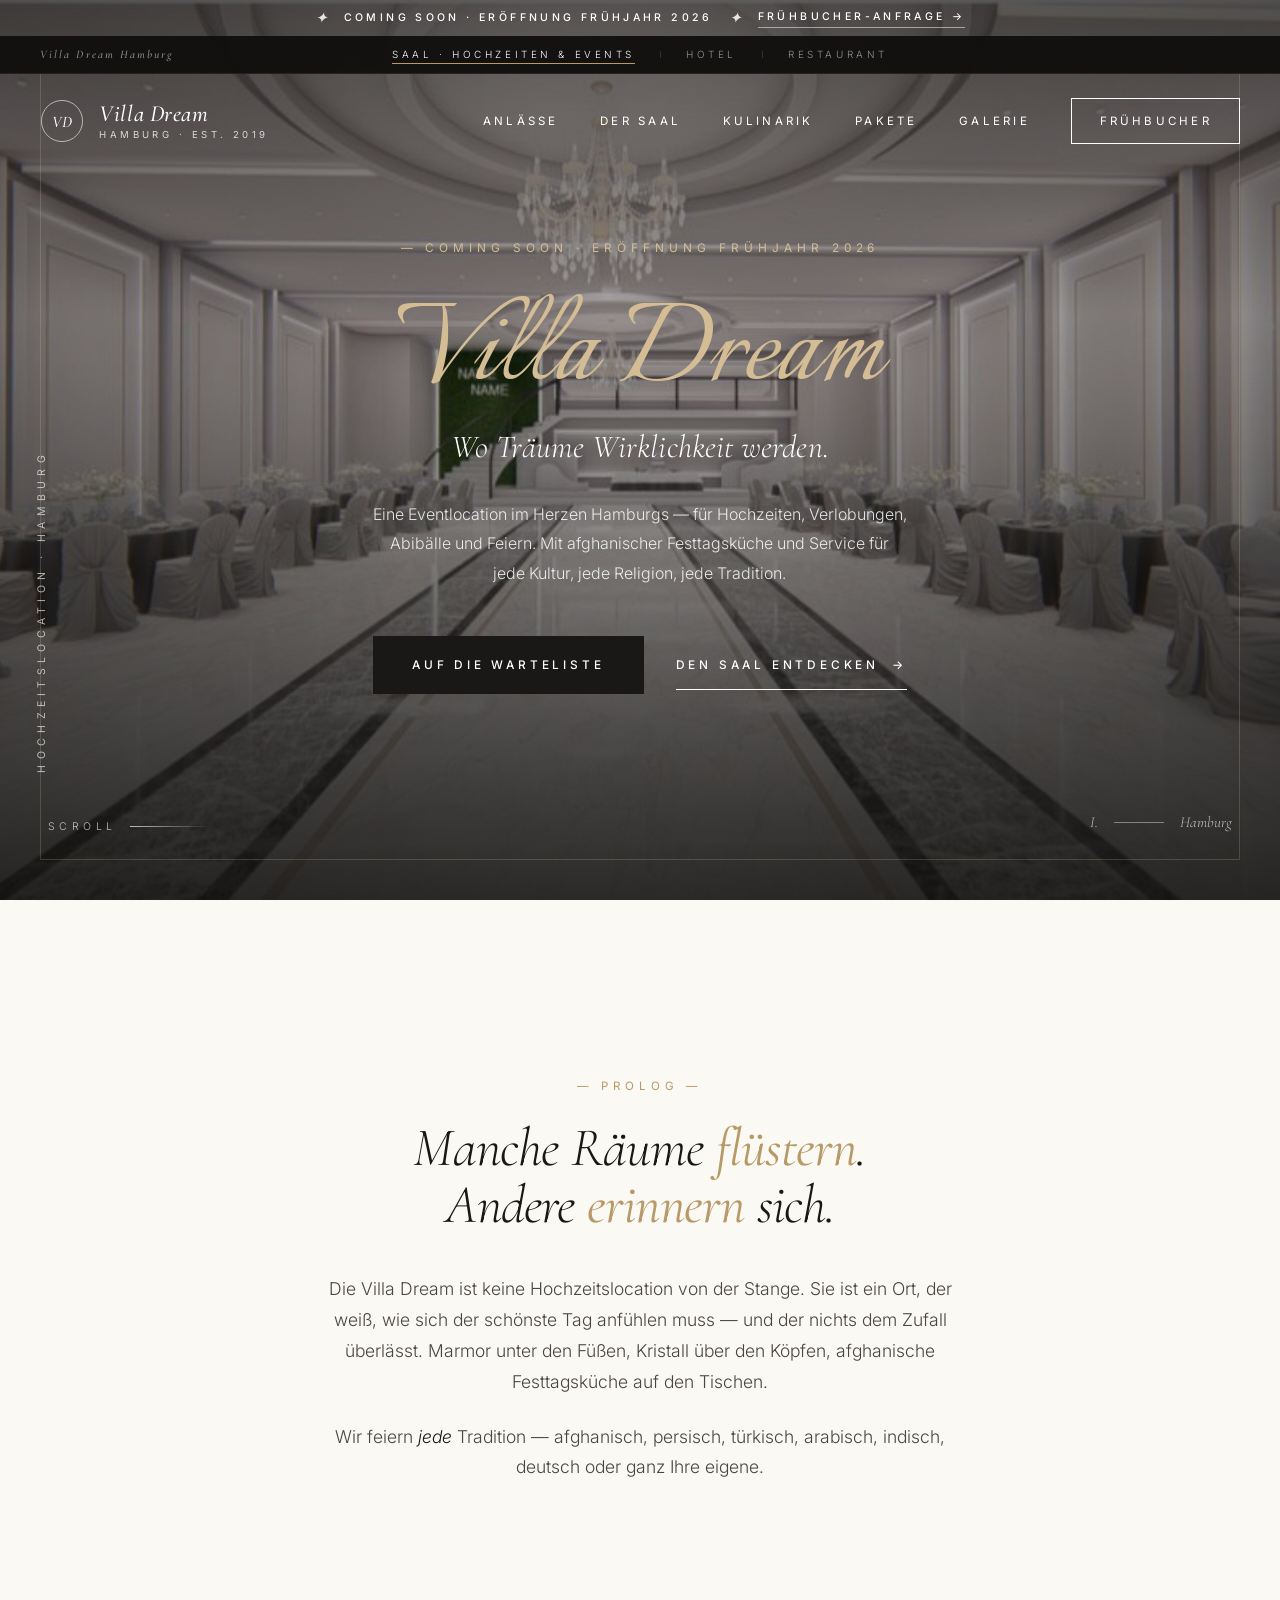
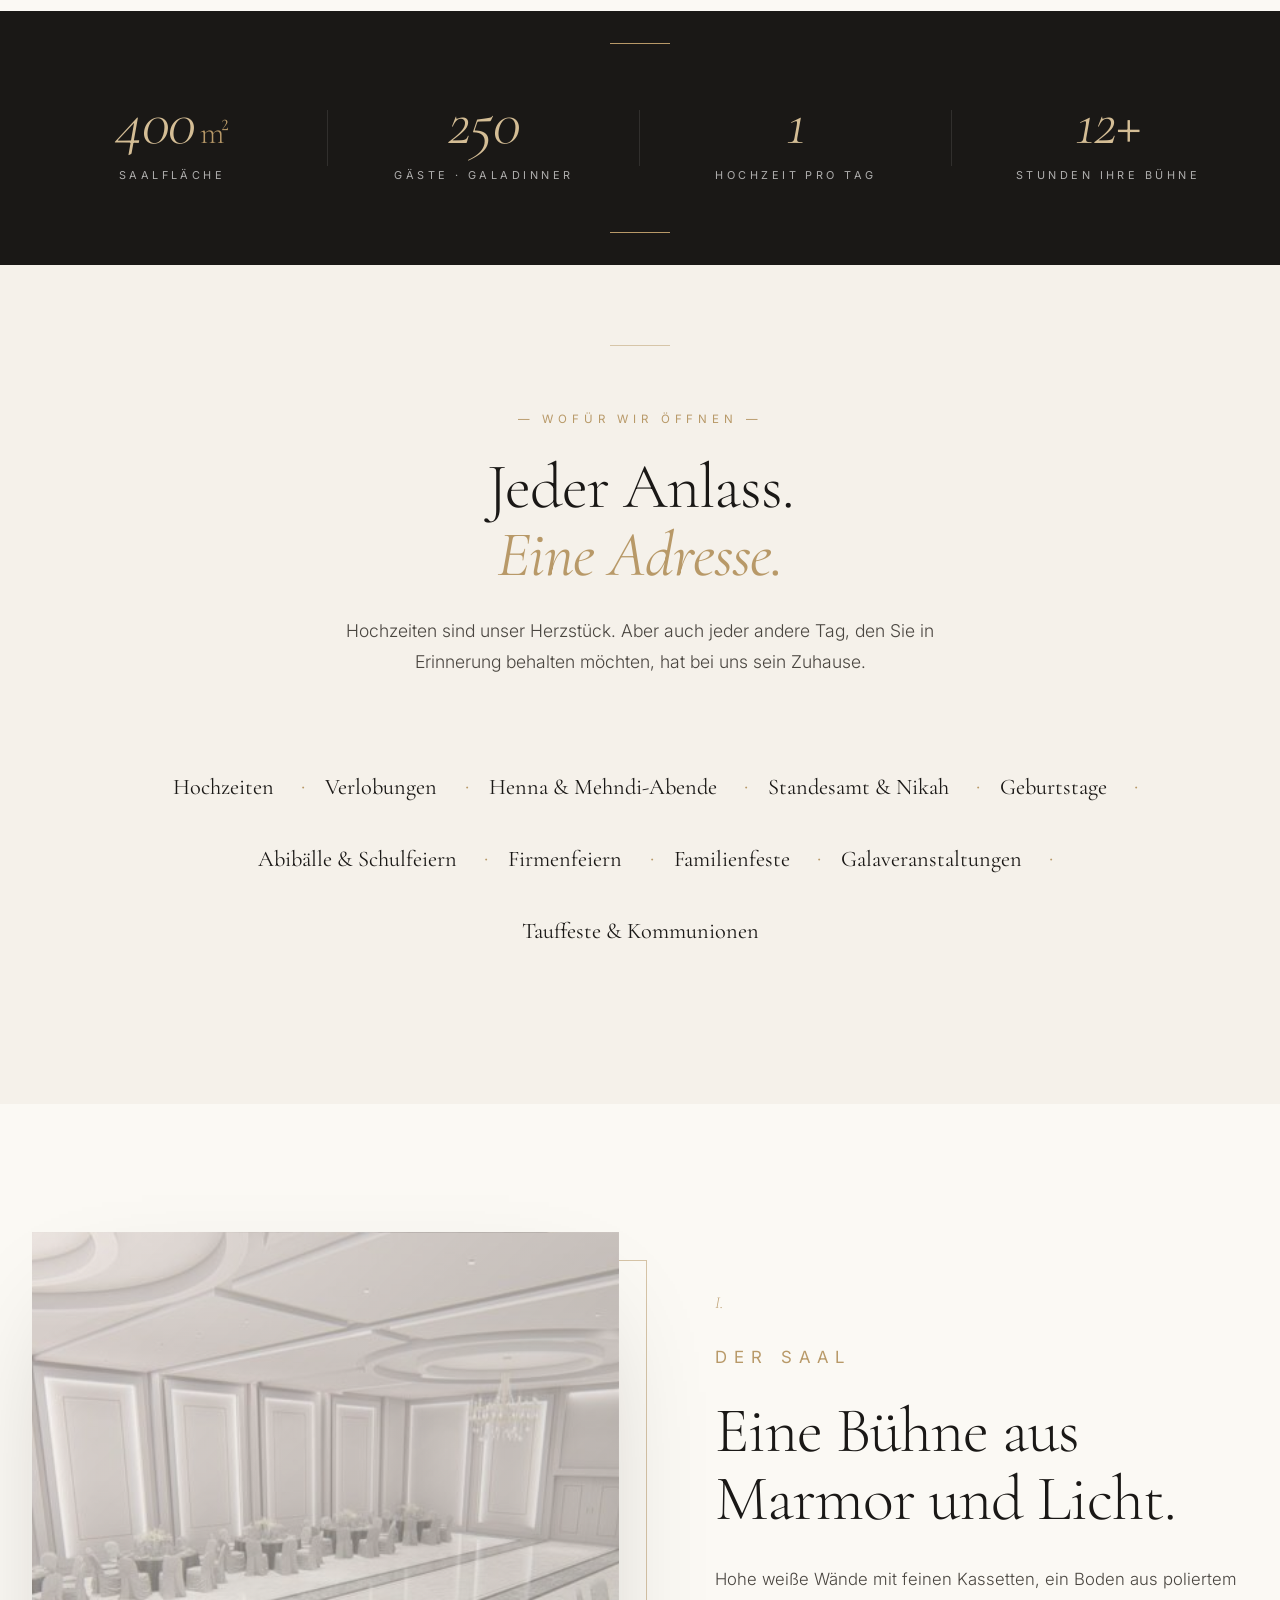
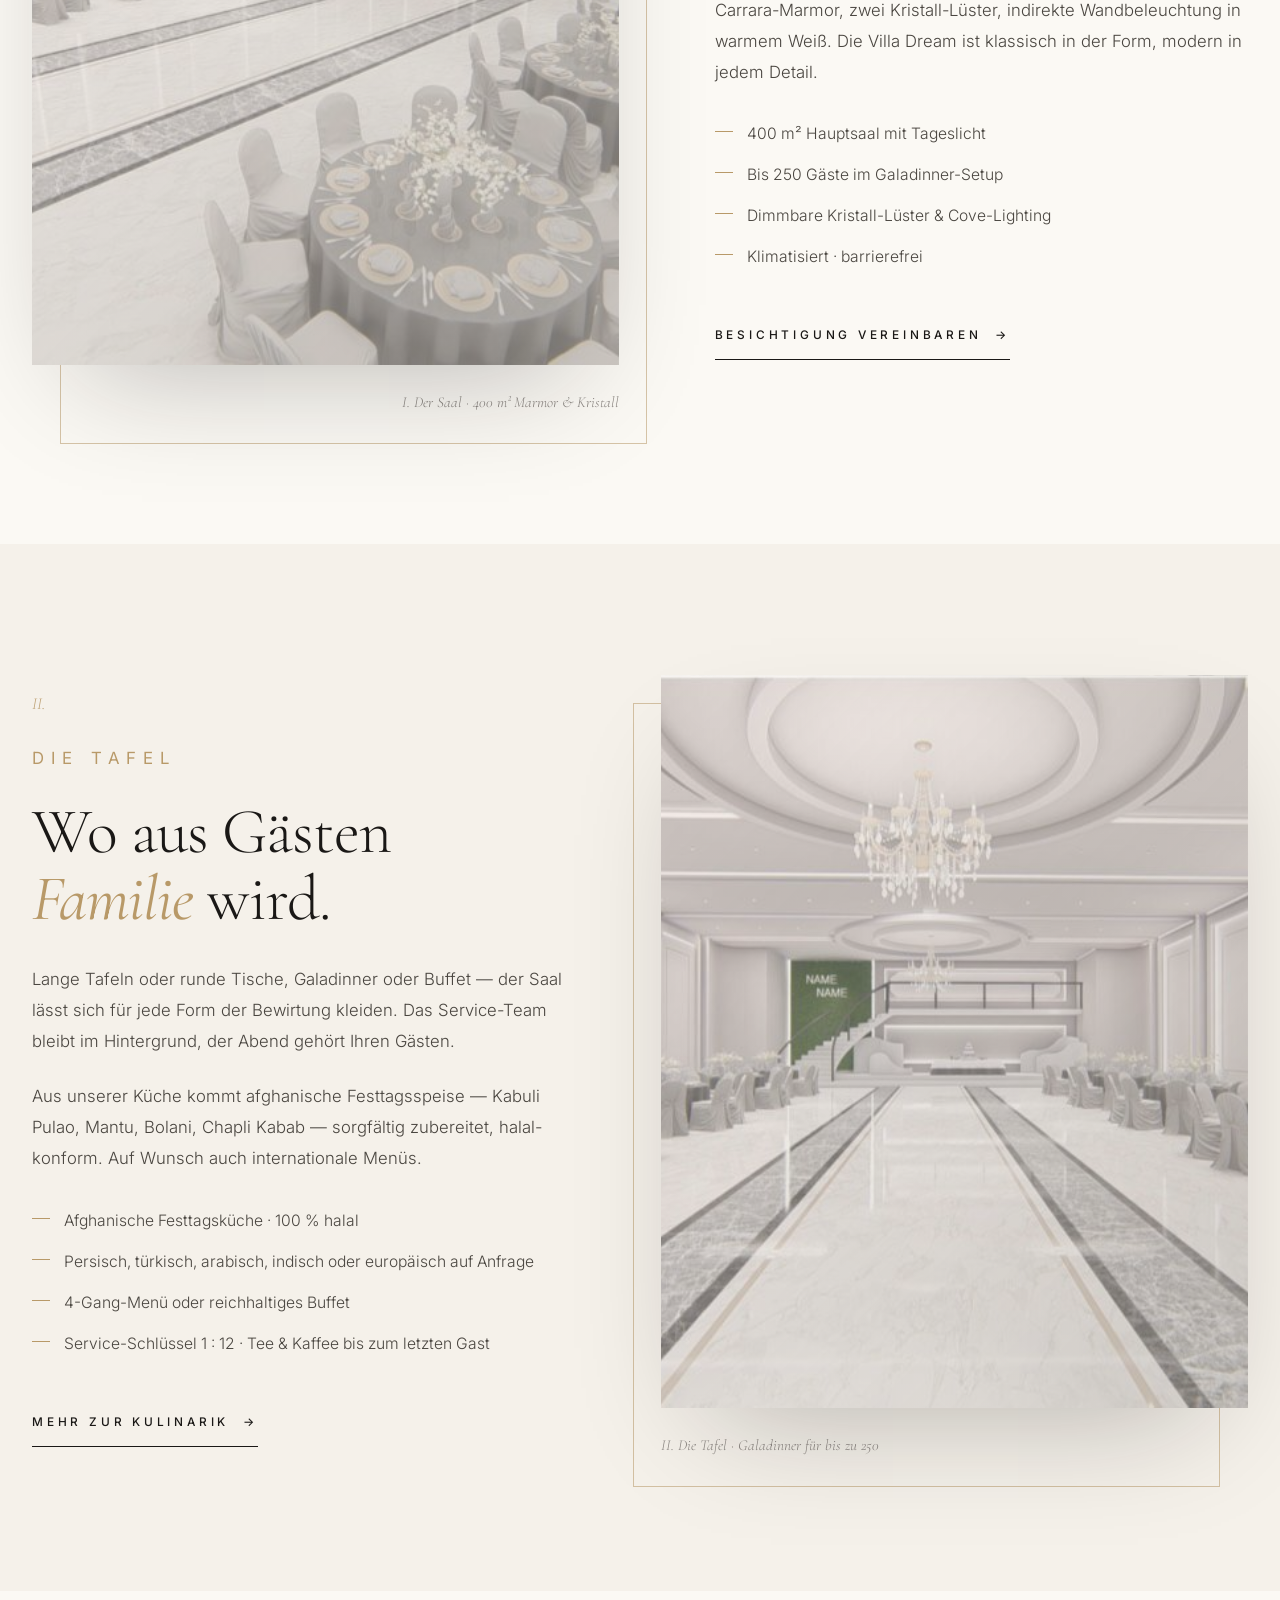
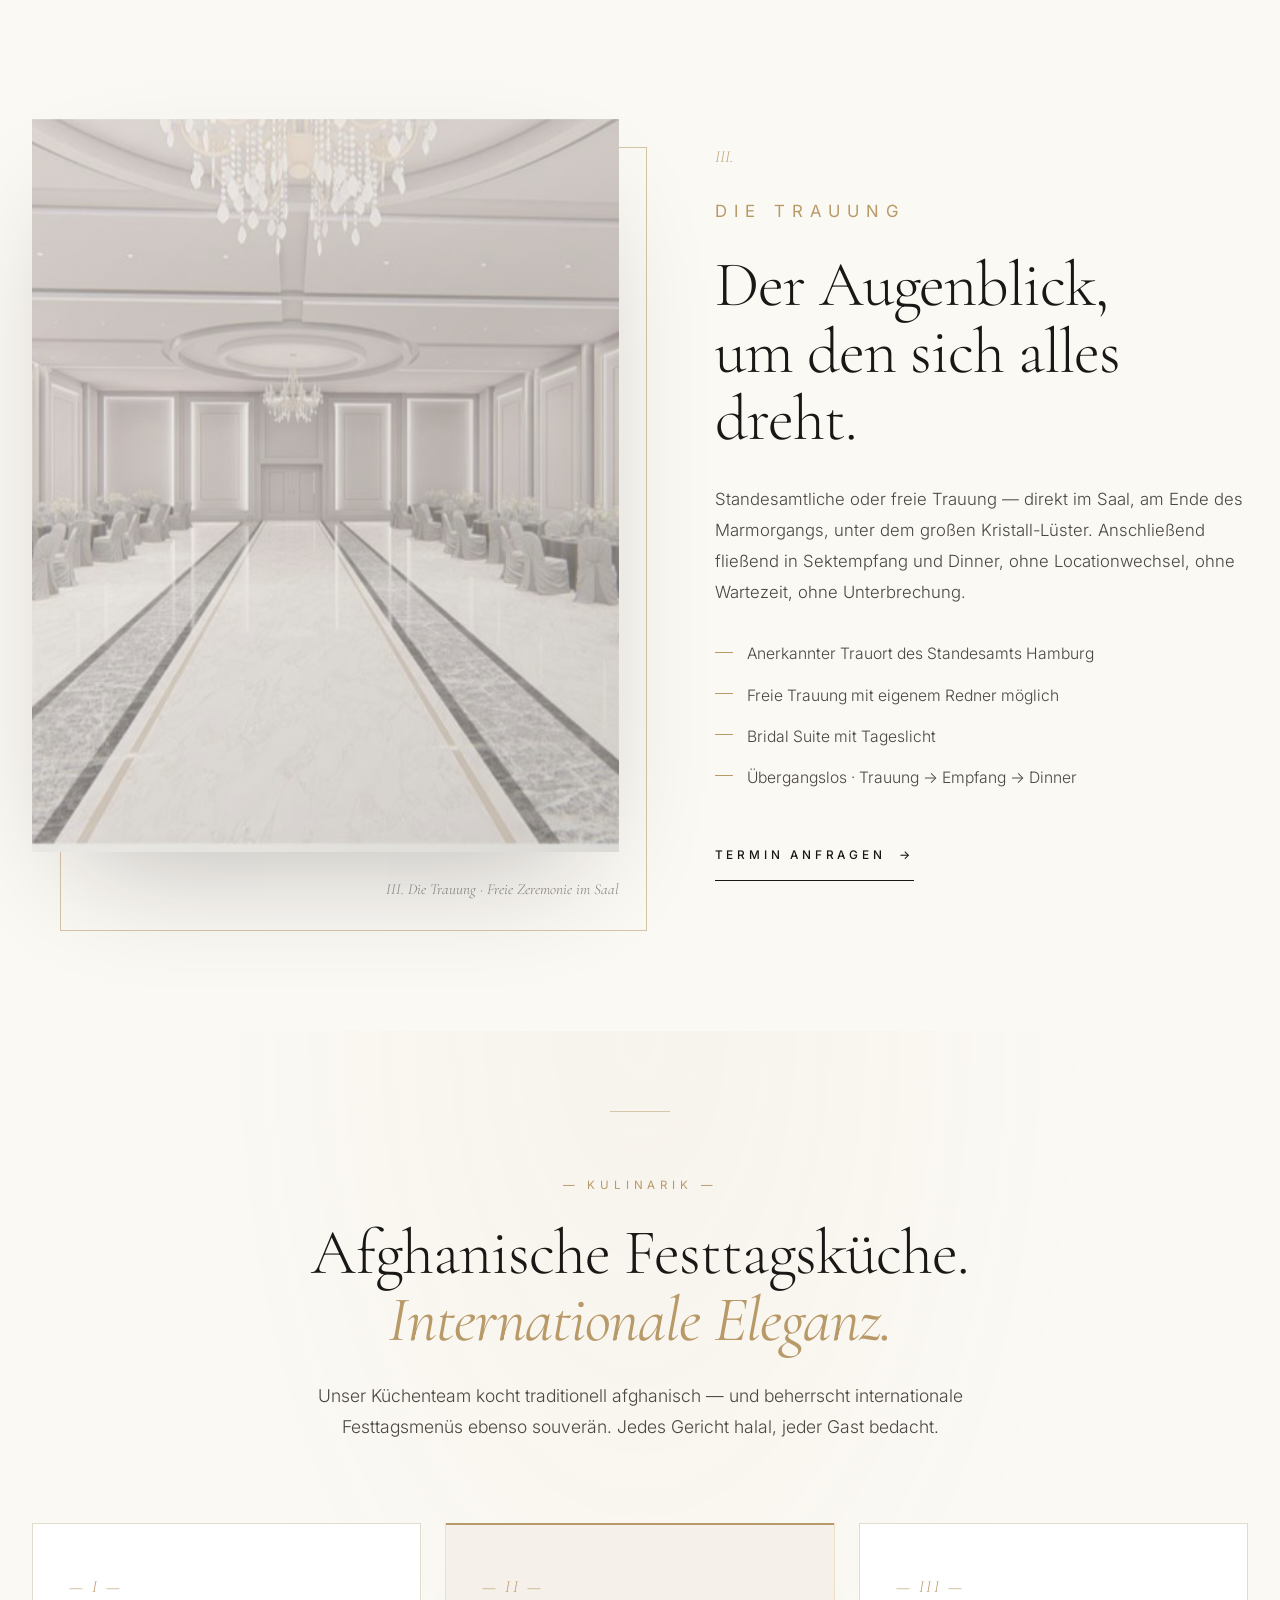
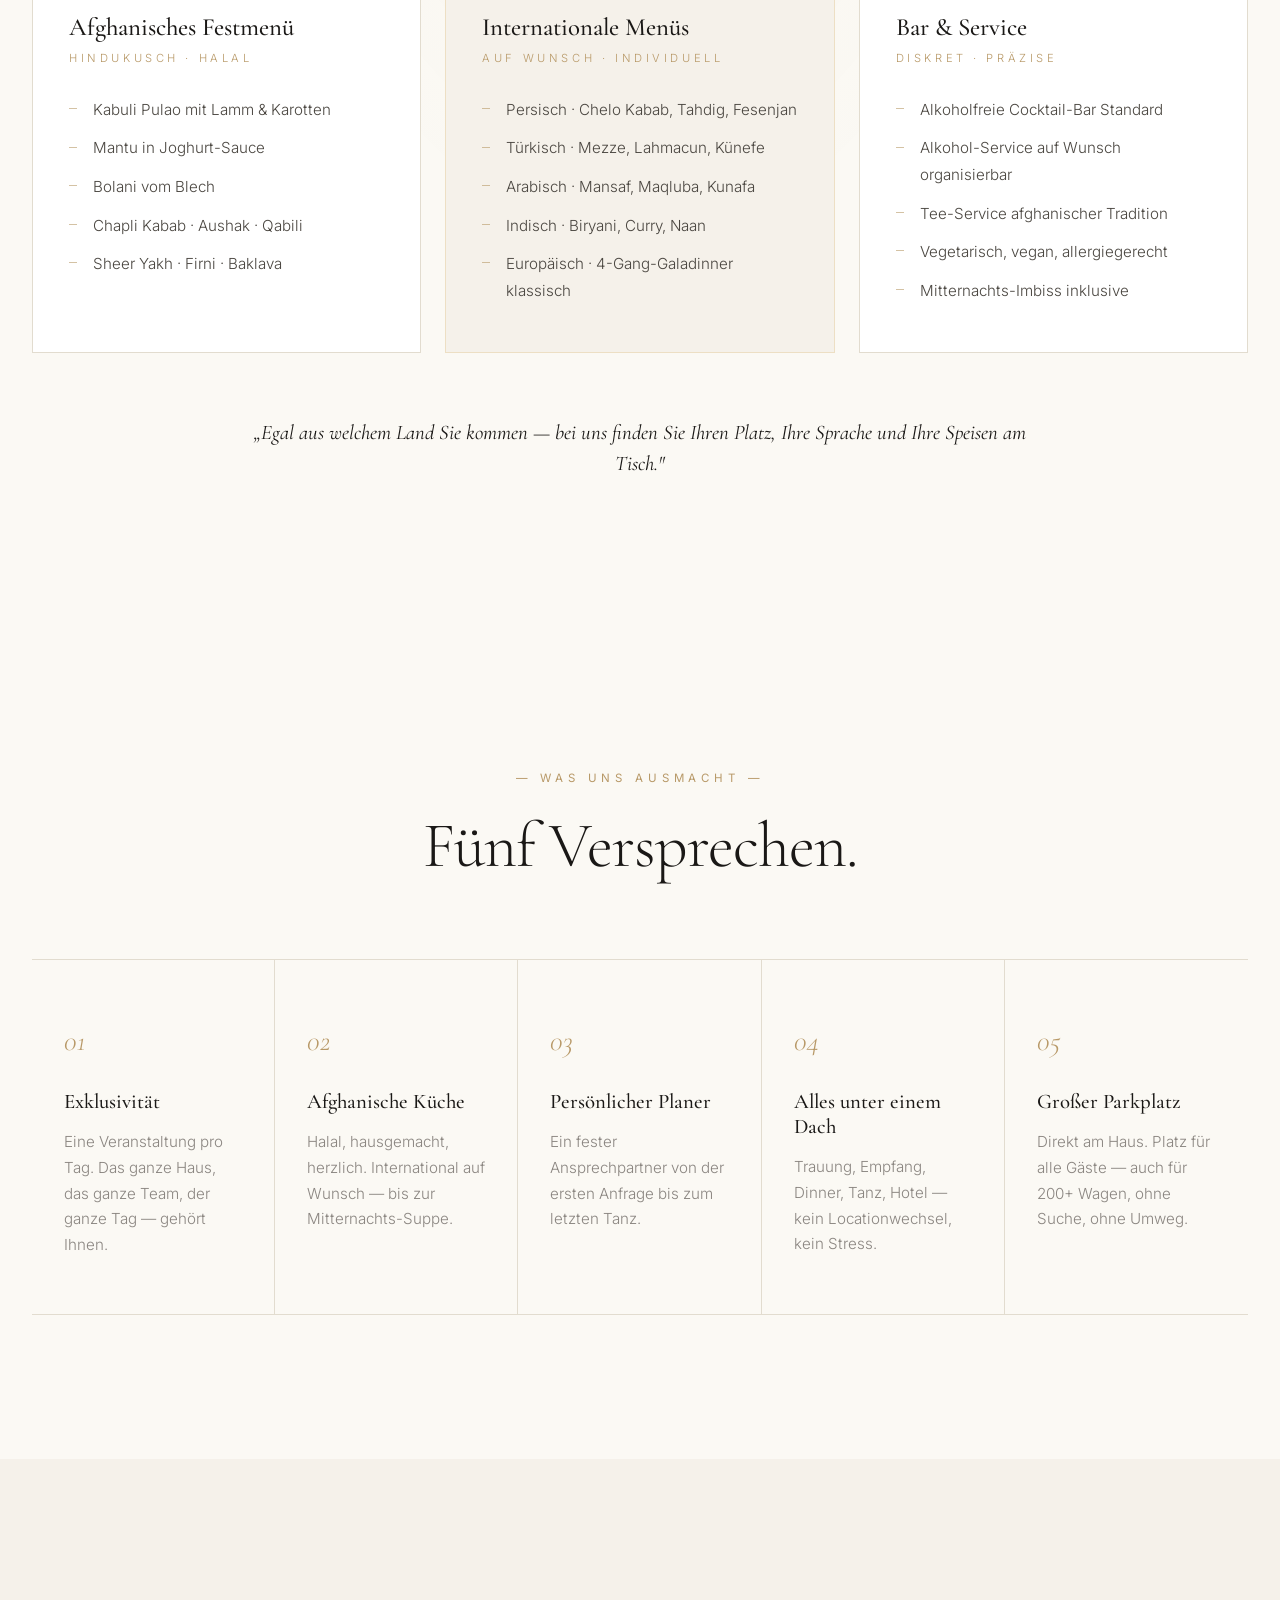
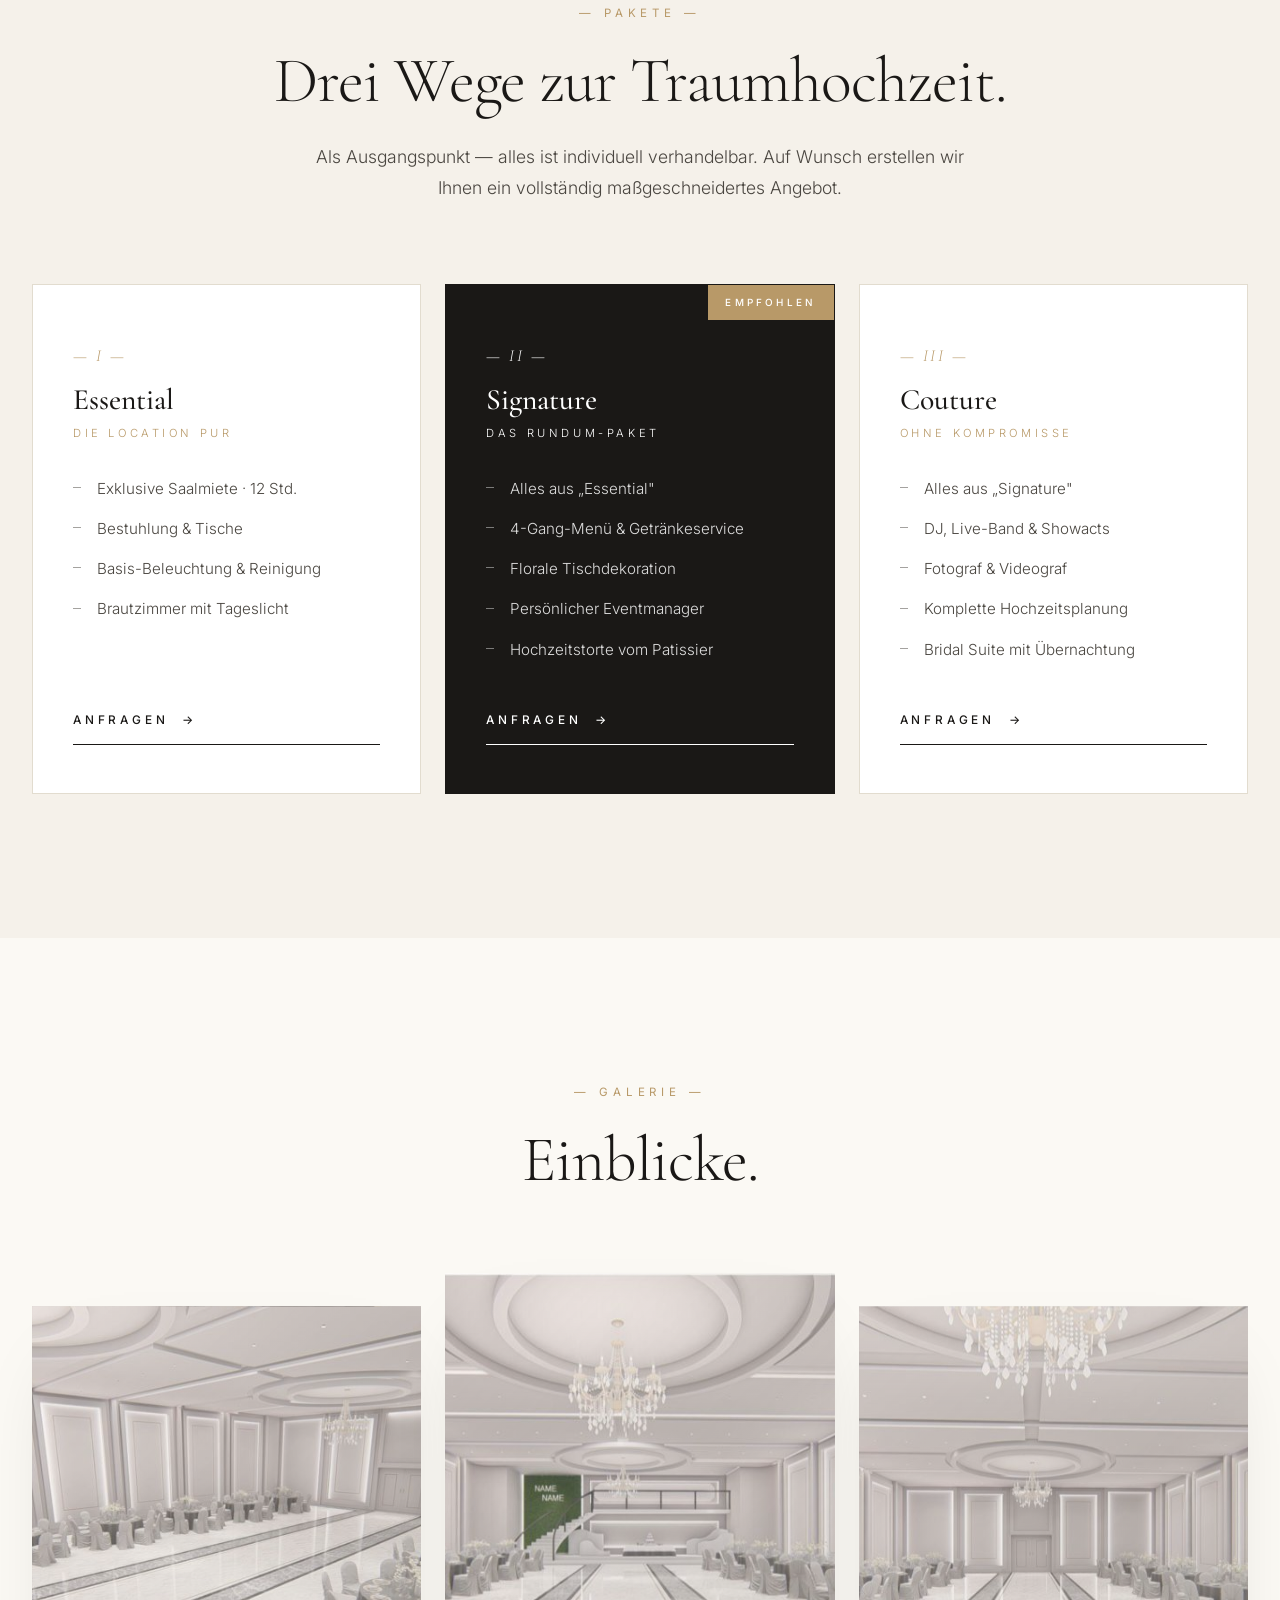
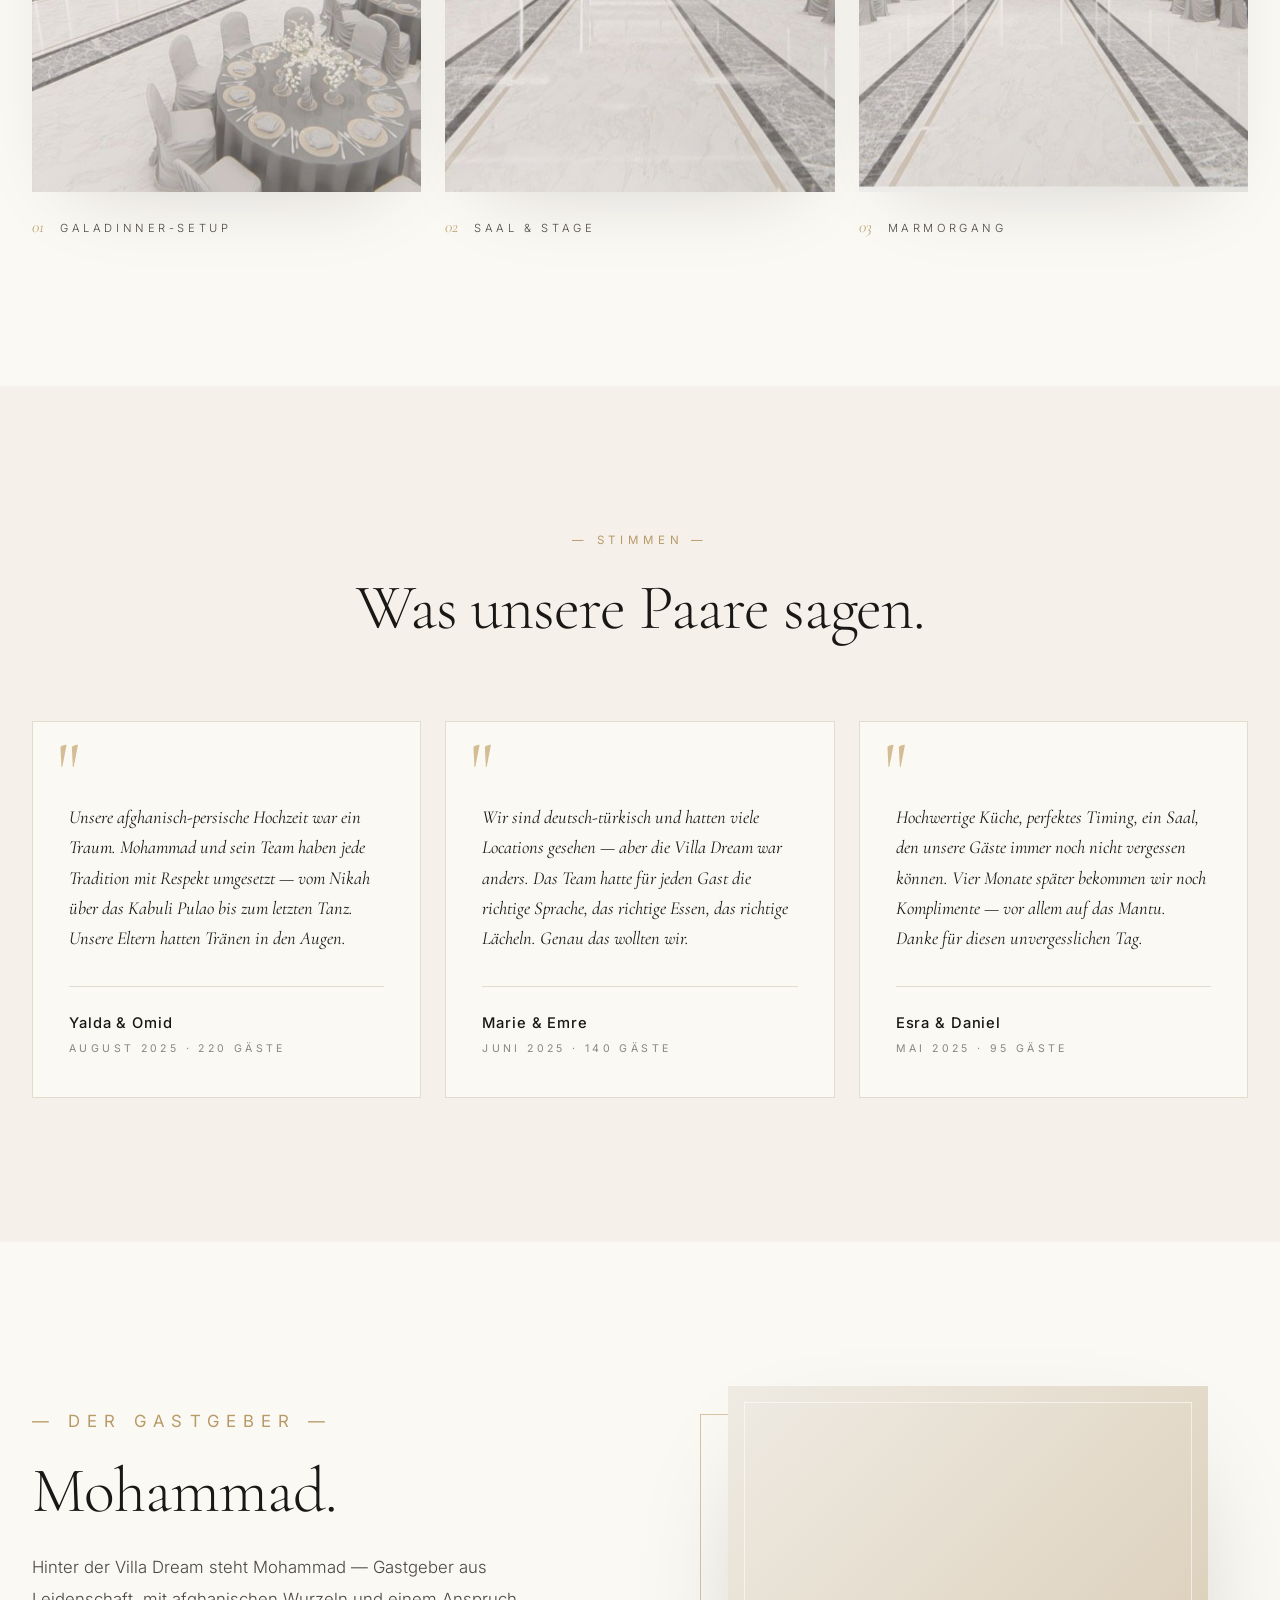
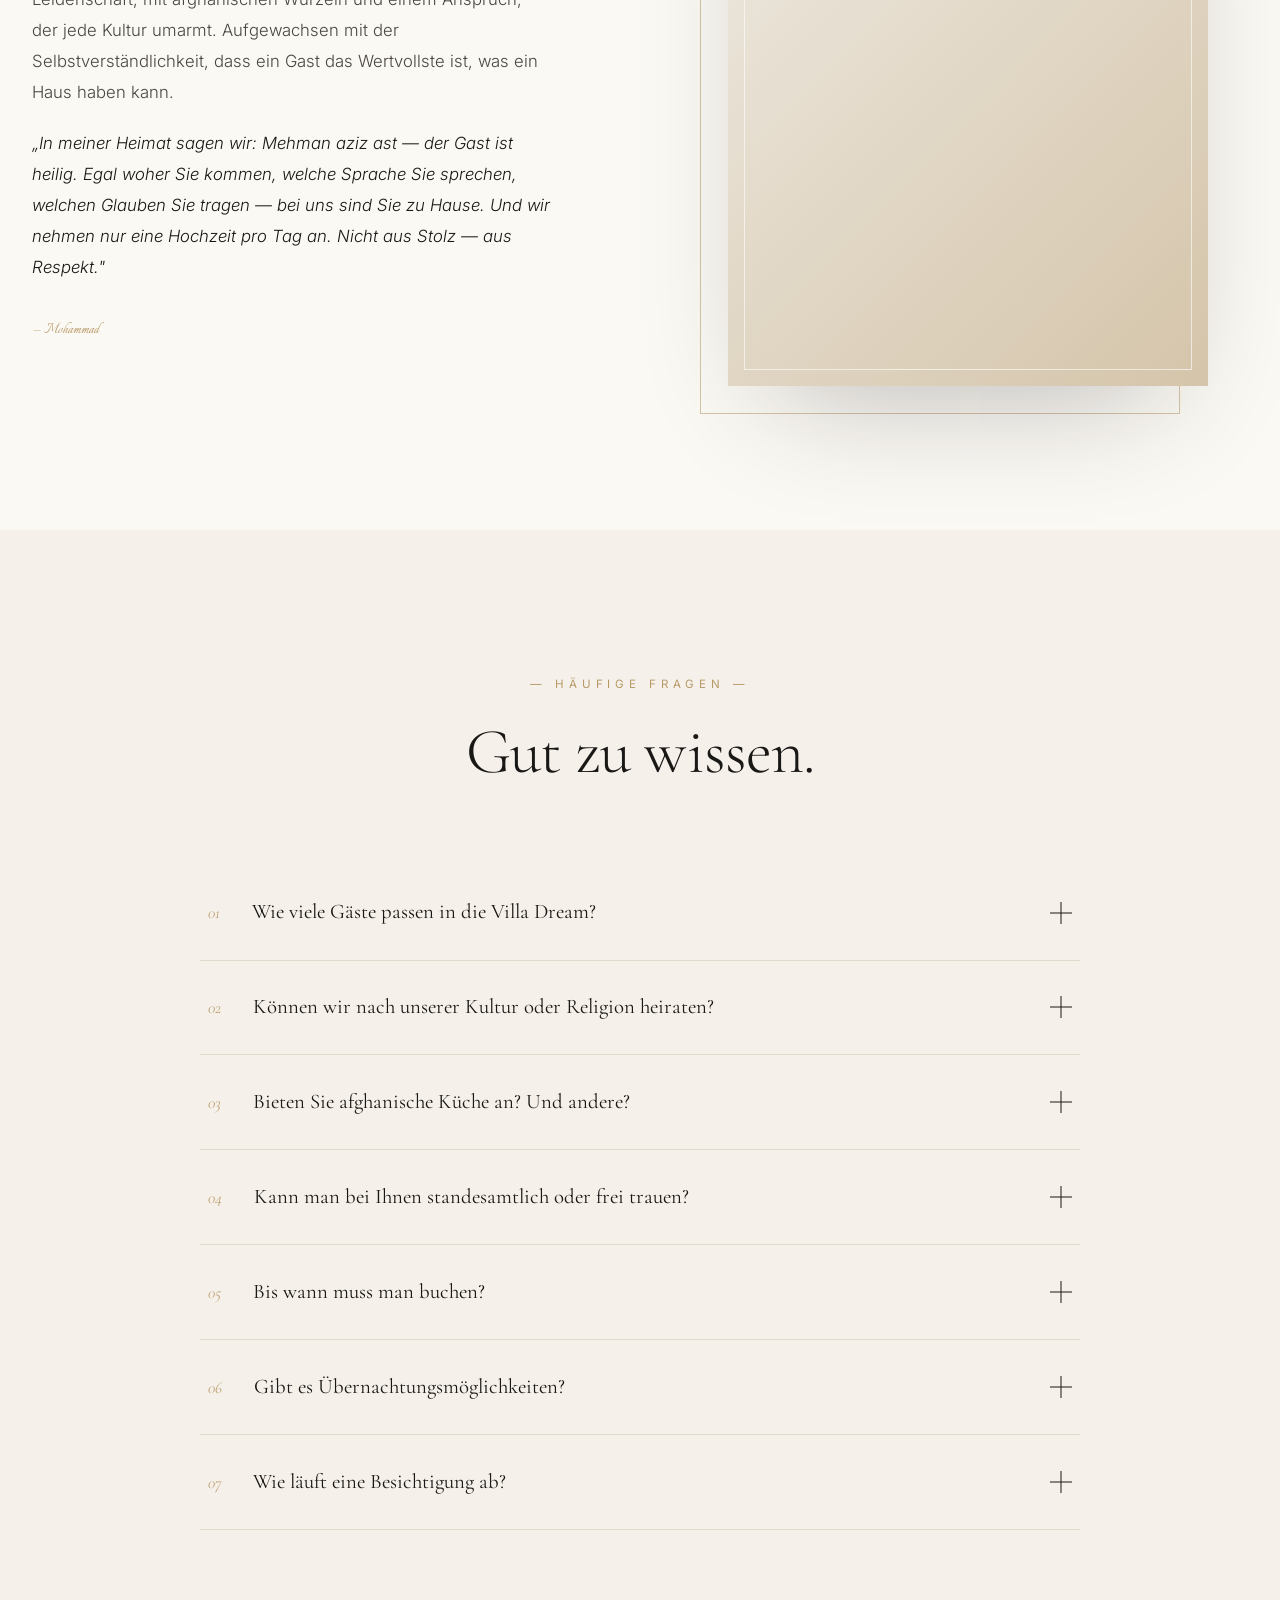
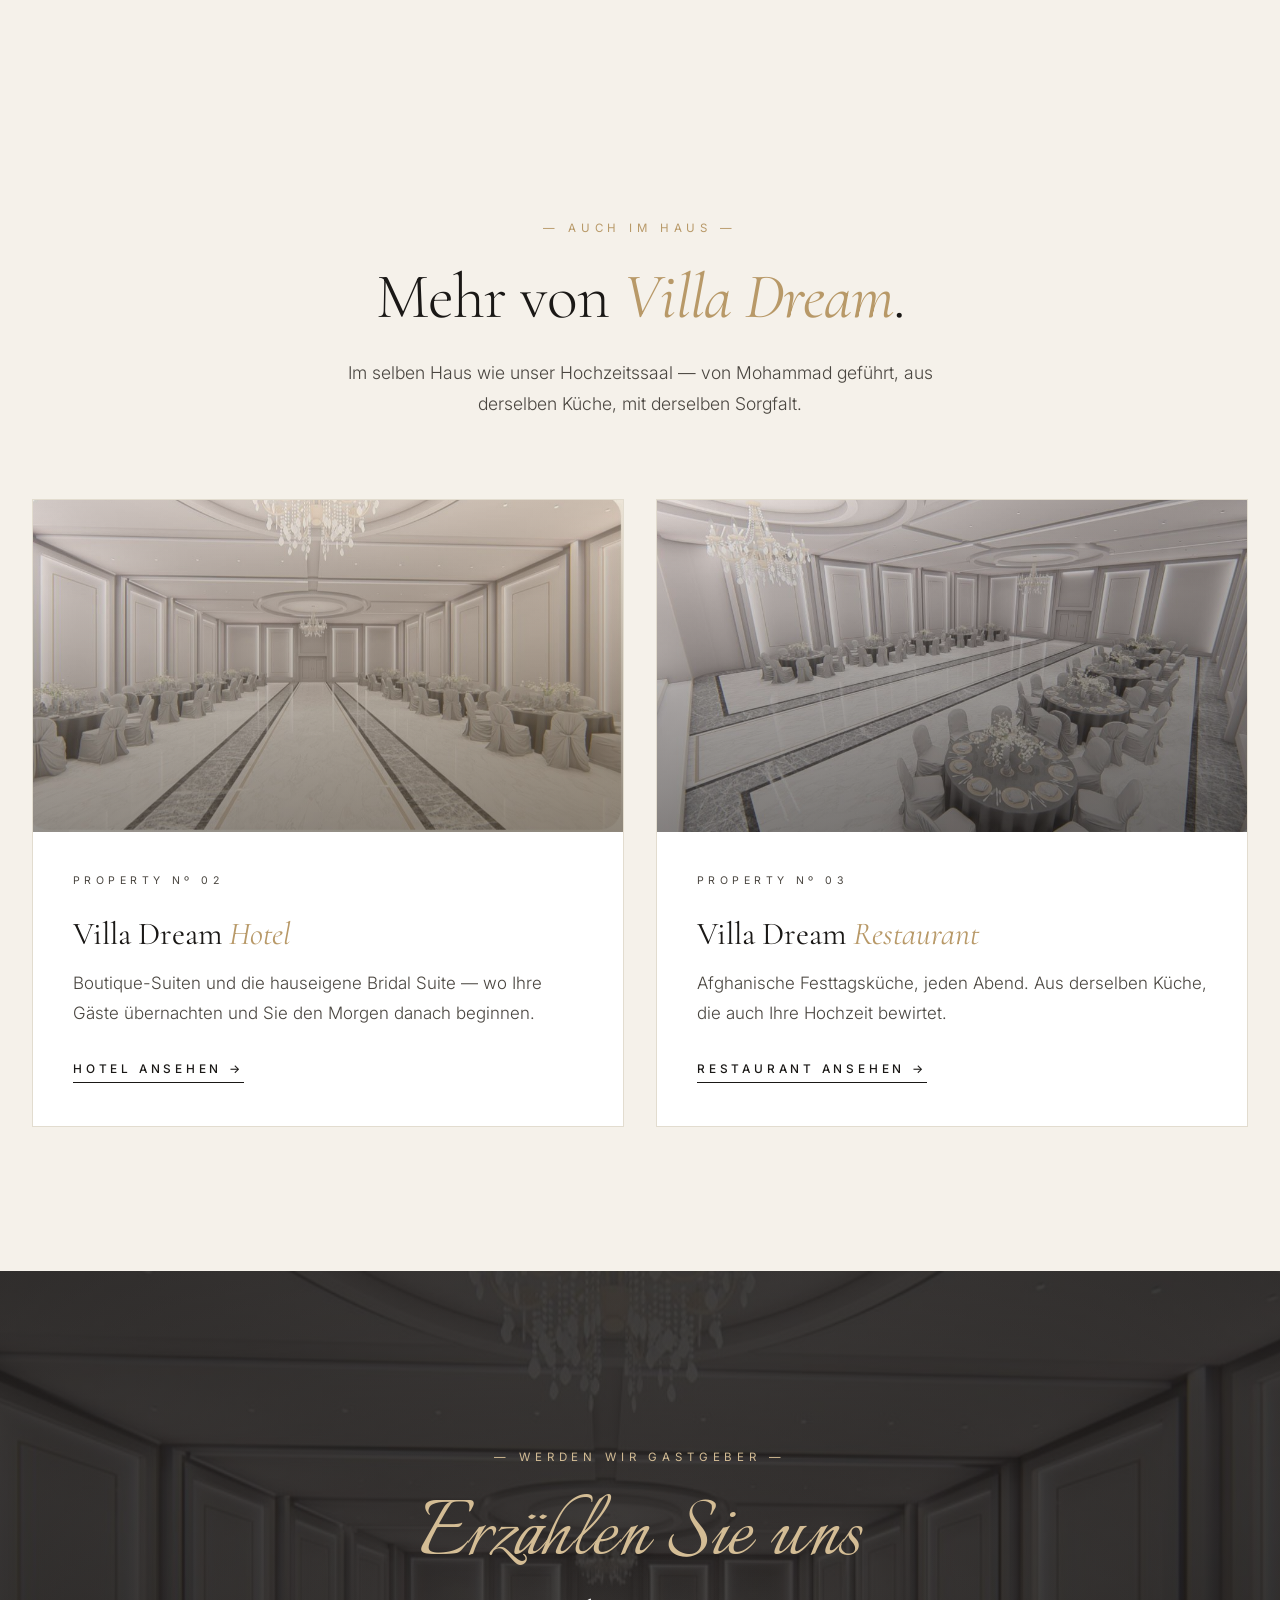
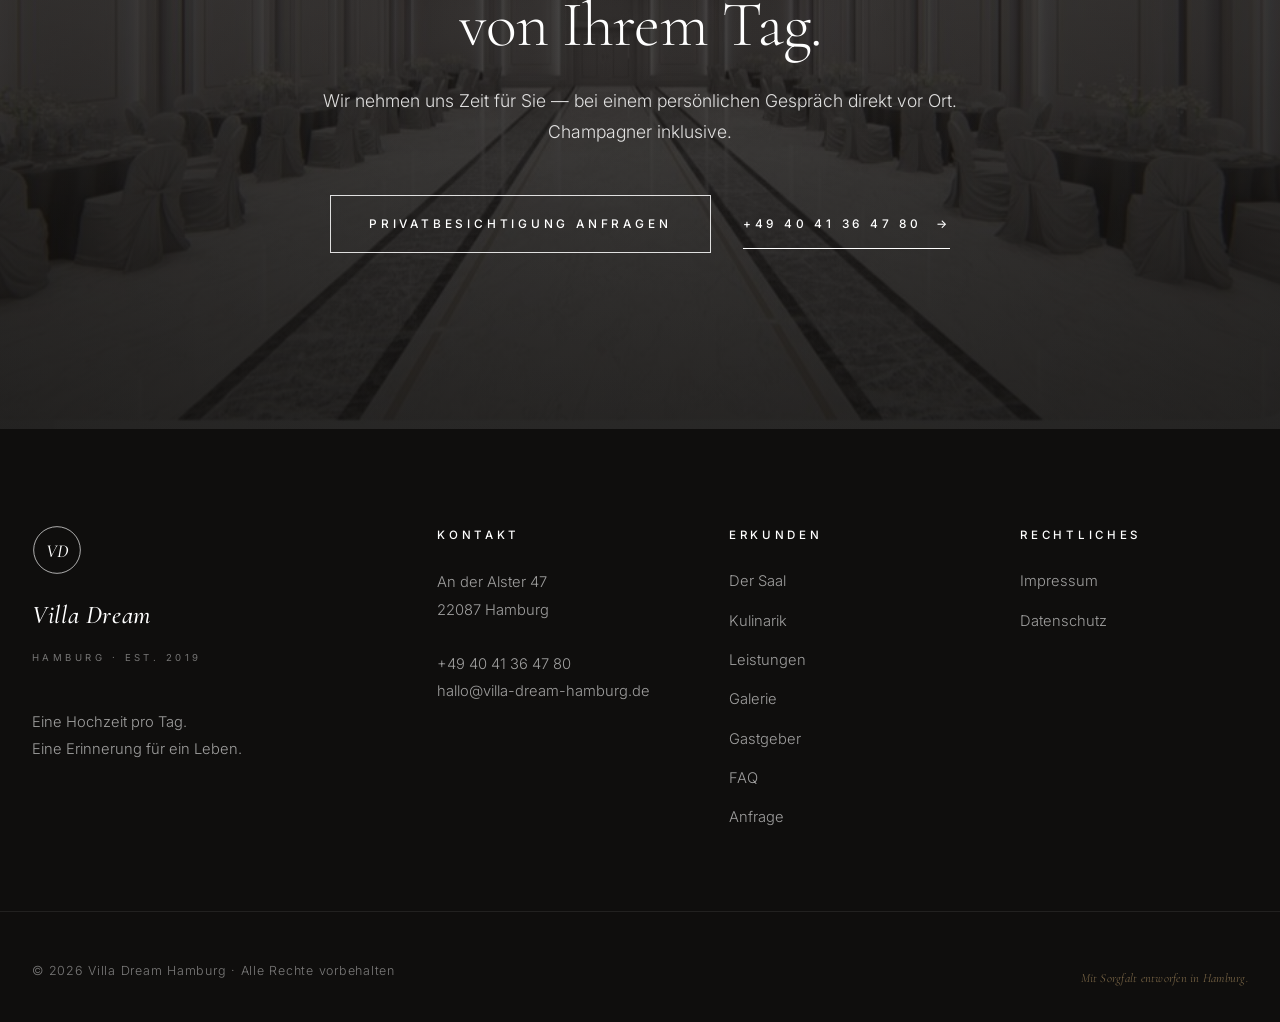
==== index.html @ dd1eef04 "Coming Soon · Anlässe · Parkplatz · Video ohne Audio (iOS-Autoplay) Coming Soon Treatment: - Champag" ====
<!DOCTYPE html>
<html lang="de">
<head>
  <meta charset="UTF-8" />
  <meta name="viewport" content="width=device-width, initial-scale=1.0" />
  <meta name="description" content="Villa Dream Hamburg — Exklusive Hochzeitslocation mit afghanischer Festtagsküche. Marmor, Kristallleuchter und persönlicher Service für Hochzeiten jeder Kultur und jeder Tradition." />
  <meta name="keywords" content="Hochzeitssaal Hamburg, afghanische Hochzeit Hamburg, Hochzeitslocation Hamburg, Villa Dream, Halal Catering Hamburg, Nikah Hamburg, multikulturelle Hochzeit, persische Hochzeit, türkische Hochzeit Hamburg, Eventlocation Hamburg" />
  <meta name="author" content="Villa Dream Hamburg" />

  <meta property="og:title" content="Villa Dream — Hochzeitslocation Hamburg · Afghanisch · Multikulturell" />
  <meta property="og:description" content="Wo Träume Wirklichkeit werden. Hochzeitslocation mit afghanischer Festtagsküche im Herzen Hamburgs — für Hochzeiten jeder Kultur." />
  <meta property="og:type" content="website" />
  <meta property="og:locale" content="de_DE" />

  <title>Villa Dream — Hochzeitslocation Hamburg</title>

  <link rel="icon" type="image/svg+xml" href="favicon.svg" />
  <link rel="preconnect" href="https://fonts.googleapis.com" />
  <link rel="preconnect" href="https://fonts.gstatic.com" crossorigin />
  <link href="https://fonts.googleapis.com/css2?family=Cormorant+Garamond:wght@300;400;500;600;700&family=Inter:wght@300;400;500&family=Italianno&display=swap" rel="stylesheet" />

  <link rel="stylesheet" href="style.css" />
</head>
<body>

  <!-- ============ ANNOUNCE-BAR — Coming Soon ============ -->
  <div class="announce-bar" role="status" aria-label="Eröffnungs-Hinweis">
    <div class="announce-inner">
      <span class="announce-mark">✦</span>
      <span>Coming Soon · Eröffnung Frühjahr 2026</span>
      <span class="announce-mark">✦</span>
      <span class="announce-cta"><a href="kontakt.html">Frühbucher-Anfrage →</a></span>
    </div>
  </div>

  <!-- ============ TOP BAR — Property switcher ============ -->
  <div class="top-bar" role="navigation" aria-label="Villa Dream Bereiche">
    <div class="top-bar-inner">
      <span class="top-bar-mark">Villa Dream Hamburg</span>
      <a href="index.html" class="top-bar-item is-active">Saal · Hochzeiten &amp; Events</a>
      <a href="hotel.html" class="top-bar-item">Hotel</a>
      <a href="restaurant.html" class="top-bar-item">Restaurant</a>
    </div>
  </div>

  <!-- ============ HEADER ============ -->
  <header class="site-header" id="siteHeader">
    <div class="header-inner">
      <a href="#top" class="brand" aria-label="Villa Dream — Startseite">
        <span class="brand-monogram" aria-hidden="true">
          <svg viewBox="0 0 60 60" fill="none">
            <circle cx="30" cy="30" r="28" stroke="currentColor" stroke-width="0.8" />
            <text x="30" y="38" text-anchor="middle" font-family="Cormorant Garamond, serif" font-size="22" font-weight="500" fill="currentColor" font-style="italic">VD</text>
          </svg>
        </span>
        <span class="brand-text">
          <span class="brand-name">Villa Dream</span>
          <span class="brand-sub">Hamburg · Est. 2019</span>
        </span>
      </a>

      <nav class="nav" id="primaryNav" aria-label="Hauptnavigation">
        <a href="#anlaesse">Anlässe</a>
        <a href="#saal">Der Saal</a>
        <a href="#kulinarik">Kulinarik</a>
        <a href="#leistungen">Pakete</a>
        <a href="#galerie">Galerie</a>
        <a href="kontakt.html" class="nav-cta">Frühbucher</a>
      </nav>

      <button class="nav-toggle" id="navToggle" aria-label="Menü öffnen" aria-expanded="false" aria-controls="primaryNav">
        <span></span><span></span><span></span>
      </button>
    </div>
  </header>

  <!-- ============ HERO ============ -->
  <section class="hero" id="top">
    <video class="hero-video" autoplay muted loop playsinline preload="auto"
           poster="images/saal-2.jpg" aria-hidden="true"
           webkit-playsinline x5-playsinline disablepictureinpicture
           x-webkit-airplay="deny" controlsList="nodownload nofullscreen">
      <source src="images/hero.mp4" type="video/mp4" />
    </video>
    <div class="hero-image" aria-hidden="true"></div>
    <div class="hero-veil" aria-hidden="true"></div>

    <div class="hero-frame" aria-hidden="true"></div>

    <div class="hero-side" aria-hidden="true">
      <span>Hochzeitslocation · Hamburg</span>
    </div>

    <div class="hero-content">
      <p class="hero-eyebrow">— Coming Soon · Eröffnung Frühjahr 2026</p>
      <h1 class="hero-title">
        <span class="hero-script">Villa Dream</span>
        <span class="hero-serif">Wo Träume Wirklichkeit werden.</span>
      </h1>
      <p class="hero-subtitle">
        Eine Eventlocation im Herzen Hamburgs — für Hochzeiten, Verlobungen,<br />
        Abibälle und Feiern. Mit afghanischer Festtagsküche und Service für<br />
        jede Kultur, jede Religion, jede Tradition.
      </p>
      <div class="hero-actions">
        <a href="kontakt.html" class="btn btn-primary">Auf die Warteliste</a>
        <a href="#saal" class="btn-link">
          <span>Den Saal entdecken</span>
          <span class="arrow">→</span>
        </a>
      </div>
    </div>

    <div class="hero-meta" aria-hidden="true">
      <span>I.</span>
      <span class="hero-meta-line"></span>
      <span>Hamburg</span>
    </div>

    <a href="#prolog" class="hero-scroll" aria-label="Nach unten scrollen">
      <span>Scroll</span>
      <span class="hero-scroll-line"></span>
    </a>
  </section>

  <!-- ============ PROLOG ============ -->
  <section class="section section-prolog" id="prolog">
    <div class="container narrow center">
      <p class="chapter-label reveal">— Prolog —</p>
      <h2 class="display reveal">
        Manche Räume <em>flüstern</em>.<br />
        Andere <em>erinnern</em> sich.
      </h2>
      <p class="lead reveal">
        Die Villa Dream ist keine Hochzeitslocation von der Stange.
        Sie ist ein Ort, der weiß, wie sich der schönste Tag anfühlen muss —
        und der nichts dem Zufall überlässt. Marmor unter den Füßen,
        Kristall über den Köpfen, afghanische Festtagsküche auf den Tischen.
      </p>
      <p class="lead reveal" style="margin-top:1.5rem;">
        Wir feiern <em>jede</em> Tradition — afghanisch, persisch, türkisch,
        arabisch, indisch, deutsch oder ganz Ihre eigene.
      </p>
    </div>
  </section>

  <!-- ============ STATS ============ -->
  <section class="stats-strip">
    <div class="container">
      <div class="stats-grid">
        <div class="stat reveal">
          <span class="stat-number">400<span class="stat-unit">m²</span></span>
          <span class="stat-label">Saalfläche</span>
        </div>
        <div class="stat reveal">
          <span class="stat-number">250</span>
          <span class="stat-label">Gäste · Galadinner</span>
        </div>
        <div class="stat reveal">
          <span class="stat-number">1</span>
          <span class="stat-label">Hochzeit pro Tag</span>
        </div>
        <div class="stat reveal">
          <span class="stat-number">12+</span>
          <span class="stat-label">Stunden Ihre Bühne</span>
        </div>
      </div>
    </div>
  </section>

  <!-- ============ ANLÄSSE — Wofür wir öffnen ============ -->
  <section class="section section-occasions" id="anlaesse">
    <div class="container">
      <div class="section-head center reveal">
        <p class="chapter-label">— Wofür wir öffnen —</p>
        <h2 class="display">Jeder Anlass.<br /><em>Eine Adresse.</em></h2>
        <p class="lead">
          Hochzeiten sind unser Herzstück. Aber auch jeder andere Tag,
          den Sie in Erinnerung behalten möchten, hat bei uns sein Zuhause.
        </p>
      </div>

      <ul class="occasions-list reveal">
        <li>Hochzeiten</li>
        <li>Verlobungen</li>
        <li>Henna &amp; Mehndi-Abende</li>
        <li>Standesamt &amp; Nikah</li>
        <li>Geburtstage</li>
        <li>Abibälle &amp; Schulfeiern</li>
        <li>Firmenfeiern</li>
        <li>Familienfeste</li>
        <li>Galaveranstaltungen</li>
        <li>Tauffeste &amp; Kommunionen</li>
      </ul>
    </div>
  </section>

  <!-- ============ KAPITEL I — DER SAAL ============ -->
  <section class="chapter chapter--right" id="saal">
    <div class="chapter-inner">
      <figure class="chapter-image reveal">
        <div class="chapter-photo chapter-photo--1"></div>
        <figcaption>I. Der Saal · 400 m² Marmor &amp; Kristall</figcaption>
      </figure>

      <div class="chapter-text reveal">
        <p class="chapter-num">I.</p>
        <p class="chapter-label">Der Saal</p>
        <h2 class="display">Eine Bühne aus<br />Marmor und Licht.</h2>
        <p>
          Hohe weiße Wände mit feinen Kassetten, ein Boden aus poliertem
          Carrara-Marmor, zwei Kristall-Lüster, indirekte Wandbeleuchtung
          in warmem Weiß. Die Villa Dream ist klassisch in der Form,
          modern in jedem Detail.
        </p>
        <ul class="check-list">
          <li>400 m² Hauptsaal mit Tageslicht</li>
          <li>Bis 250 Gäste im Galadinner-Setup</li>
          <li>Dimmbare Kristall-Lüster &amp; Cove-Lighting</li>
          <li>Klimatisiert · barrierefrei</li>
        </ul>
        <a href="kontakt.html" class="btn-link">
          <span>Besichtigung vereinbaren</span>
          <span class="arrow">→</span>
        </a>
      </div>
    </div>
  </section>

  <!-- ============ KAPITEL II — DIE TAFEL ============ -->
  <section class="chapter chapter--left">
    <div class="chapter-inner">
      <figure class="chapter-image reveal">
        <div class="chapter-photo chapter-photo--2"></div>
        <figcaption>II. Die Tafel · Galadinner für bis zu 250</figcaption>
      </figure>

      <div class="chapter-text reveal">
        <p class="chapter-num">II.</p>
        <p class="chapter-label">Die Tafel</p>
        <h2 class="display">Wo aus Gästen<br /><em>Familie</em> wird.</h2>
        <p>
          Lange Tafeln oder runde Tische, Galadinner oder Buffet — der Saal
          lässt sich für jede Form der Bewirtung kleiden. Das Service-Team
          bleibt im Hintergrund, der Abend gehört Ihren Gästen.
        </p>
        <p>
          Aus unserer Küche kommt afghanische Festtagsspeise — Kabuli Pulao,
          Mantu, Bolani, Chapli Kabab — sorgfältig zubereitet, halal-konform.
          Auf Wunsch auch internationale Menüs.
        </p>
        <ul class="check-list">
          <li>Afghanische Festtagsküche · 100 % halal</li>
          <li>Persisch, türkisch, arabisch, indisch oder europäisch auf Anfrage</li>
          <li>4-Gang-Menü oder reichhaltiges Buffet</li>
          <li>Service-Schlüssel 1 : 12 · Tee &amp; Kaffee bis zum letzten Gast</li>
        </ul>
        <a href="#kulinarik" class="btn-link">
          <span>Mehr zur Kulinarik</span>
          <span class="arrow">→</span>
        </a>
      </div>
    </div>
  </section>

  <!-- ============ KAPITEL III — DIE TRAUUNG ============ -->
  <section class="chapter chapter--right">
    <div class="chapter-inner">
      <figure class="chapter-image reveal">
        <div class="chapter-photo chapter-photo--3"></div>
        <figcaption>III. Die Trauung · Freie Zeremonie im Saal</figcaption>
      </figure>

      <div class="chapter-text reveal">
        <p class="chapter-num">III.</p>
        <p class="chapter-label">Die Trauung</p>
        <h2 class="display">Der Augenblick,<br />um den sich alles dreht.</h2>
        <p>
          Standesamtliche oder freie Trauung — direkt im Saal, am Ende des
          Marmorgangs, unter dem großen Kristall-Lüster. Anschließend
          fließend in Sektempfang und Dinner, ohne Locationwechsel,
          ohne Wartezeit, ohne Unterbrechung.
        </p>
        <ul class="check-list">
          <li>Anerkannter Trauort des Standesamts Hamburg</li>
          <li>Freie Trauung mit eigenem Redner möglich</li>
          <li>Bridal Suite mit Tageslicht</li>
          <li>Übergangslos · Trauung → Empfang → Dinner</li>
        </ul>
        <a href="kontakt.html" class="btn-link">
          <span>Termin anfragen</span>
          <span class="arrow">→</span>
        </a>
      </div>
    </div>
  </section>

  <!-- ============ KULINARIK ============ -->
  <section class="section section-cuisine" id="kulinarik">
    <div class="container">
      <div class="section-head center reveal">
        <p class="chapter-label">— Kulinarik —</p>
        <h2 class="display">Afghanische Festtagsküche.<br /><em>Internationale Eleganz.</em></h2>
        <p class="lead">
          Unser Küchenteam kocht traditionell afghanisch — und beherrscht
          internationale Festtagsmenüs ebenso souverän. Jedes Gericht halal,
          jeder Gast bedacht.
        </p>
      </div>

      <div class="cuisine-grid">
        <article class="cuisine-card reveal">
          <p class="cuisine-num">— I —</p>
          <h3>Afghanisches Festmenü</h3>
          <p class="cuisine-tag">Hindukusch · halal</p>
          <ul>
            <li>Kabuli Pulao mit Lamm &amp; Karotten</li>
            <li>Mantu in Joghurt-Sauce</li>
            <li>Bolani vom Blech</li>
            <li>Chapli Kabab · Aushak · Qabili</li>
            <li>Sheer Yakh · Firni · Baklava</li>
          </ul>
        </article>

        <article class="cuisine-card cuisine-card--center reveal">
          <p class="cuisine-num">— II —</p>
          <h3>Internationale Menüs</h3>
          <p class="cuisine-tag">Auf Wunsch · individuell</p>
          <ul>
            <li>Persisch · Chelo Kabab, Tahdig, Fesenjan</li>
            <li>Türkisch · Mezze, Lahmacun, Künefe</li>
            <li>Arabisch · Mansaf, Maqluba, Kunafa</li>
            <li>Indisch · Biryani, Curry, Naan</li>
            <li>Europäisch · 4-Gang-Galadinner klassisch</li>
          </ul>
        </article>

        <article class="cuisine-card reveal">
          <p class="cuisine-num">— III —</p>
          <h3>Bar &amp; Service</h3>
          <p class="cuisine-tag">Diskret · präzise</p>
          <ul>
            <li>Alkoholfreie Cocktail-Bar Standard</li>
            <li>Alkohol-Service auf Wunsch organisierbar</li>
            <li>Tee-Service afghanischer Tradition</li>
            <li>Vegetarisch, vegan, allergiegerecht</li>
            <li>Mitternachts-Imbiss inklusive</li>
          </ul>
        </article>
      </div>

      <p class="cuisine-note center reveal">
        <em>„Egal aus welchem Land Sie kommen — bei uns finden Sie Ihren Platz, Ihre Sprache und Ihre Speisen am Tisch."</em>
      </p>
    </div>
  </section>

  <!-- ============ FEATURES ============ -->
  <section class="section section-features">
    <div class="container">
      <div class="section-head center reveal">
        <p class="chapter-label">— Was uns ausmacht —</p>
        <h2 class="display">Fünf Versprechen.</h2>
      </div>

      <div class="features-grid features-grid--five">
        <article class="feature reveal">
          <span class="feature-num">01</span>
          <h3>Exklusivität</h3>
          <p>Eine Veranstaltung pro Tag. Das ganze Haus, das ganze Team, der ganze Tag — gehört Ihnen.</p>
        </article>

        <article class="feature reveal">
          <span class="feature-num">02</span>
          <h3>Afghanische Küche</h3>
          <p>Halal, hausgemacht, herzlich. International auf Wunsch — bis zur Mitternachts-Suppe.</p>
        </article>

        <article class="feature reveal">
          <span class="feature-num">03</span>
          <h3>Persönlicher Planer</h3>
          <p>Ein fester Ansprechpartner von der ersten Anfrage bis zum letzten Tanz.</p>
        </article>

        <article class="feature reveal">
          <span class="feature-num">04</span>
          <h3>Alles unter einem Dach</h3>
          <p>Trauung, Empfang, Dinner, Tanz, Hotel — kein Locationwechsel, kein Stress.</p>
        </article>

        <article class="feature reveal">
          <span class="feature-num">05</span>
          <h3>Großer Parkplatz</h3>
          <p>Direkt am Haus. Platz für alle Gäste — auch für 200+ Wagen, ohne Suche, ohne Umweg.</p>
        </article>
      </div>
    </div>
  </section>

  <!-- ============ LEISTUNGEN / PAKETE ============ -->
  <section class="section section-services" id="leistungen">
    <div class="container">
      <div class="section-head center reveal">
        <p class="chapter-label">— Pakete —</p>
        <h2 class="display">Drei Wege zur Traumhochzeit.</h2>
        <p class="lead">
          Als Ausgangspunkt — alles ist individuell verhandelbar.
          Auf Wunsch erstellen wir Ihnen ein vollständig maßgeschneidertes Angebot.
        </p>
      </div>

      <div class="services-grid">
        <article class="service-card reveal">
          <p class="service-num">— I —</p>
          <h3>Essential</h3>
          <p class="service-tag">Die Location pur</p>
          <ul>
            <li>Exklusive Saalmiete · 12 Std.</li>
            <li>Bestuhlung &amp; Tische</li>
            <li>Basis-Beleuchtung &amp; Reinigung</li>
            <li>Brautzimmer mit Tageslicht</li>
          </ul>
          <a href="kontakt.html" class="btn-link"><span>Anfragen</span><span class="arrow">→</span></a>
        </article>

        <article class="service-card service-card--highlight reveal">
          <span class="badge">Empfohlen</span>
          <p class="service-num">— II —</p>
          <h3>Signature</h3>
          <p class="service-tag">Das Rundum-Paket</p>
          <ul>
            <li>Alles aus „Essential"</li>
            <li>4-Gang-Menü &amp; Getränkeservice</li>
            <li>Florale Tischdekoration</li>
            <li>Persönlicher Eventmanager</li>
            <li>Hochzeitstorte vom Patissier</li>
          </ul>
          <a href="kontakt.html" class="btn-link btn-link--inverse"><span>Anfragen</span><span class="arrow">→</span></a>
        </article>

        <article class="service-card reveal">
          <p class="service-num">— III —</p>
          <h3>Couture</h3>
          <p class="service-tag">Ohne Kompromisse</p>
          <ul>
            <li>Alles aus „Signature"</li>
            <li>DJ, Live-Band &amp; Showacts</li>
            <li>Fotograf &amp; Videograf</li>
            <li>Komplette Hochzeitsplanung</li>
            <li>Bridal Suite mit Übernachtung</li>
          </ul>
          <a href="kontakt.html" class="btn-link"><span>Anfragen</span><span class="arrow">→</span></a>
        </article>
      </div>
    </div>
  </section>

  <!-- ============ GALERIE ============ -->
  <section class="section section-gallery" id="galerie">
    <div class="container">
      <div class="section-head center reveal">
        <p class="chapter-label">— Galerie —</p>
        <h2 class="display">Einblicke.</h2>
      </div>

      <div class="editorial-gallery">
        <figure class="ed-item ed-item--1 reveal">
          <div class="ed-photo"></div>
          <figcaption>
            <span>01</span>
            <span>Galadinner-Setup</span>
          </figcaption>
        </figure>
        <figure class="ed-item ed-item--2 reveal">
          <div class="ed-photo"></div>
          <figcaption>
            <span>02</span>
            <span>Saal &amp; Stage</span>
          </figcaption>
        </figure>
        <figure class="ed-item ed-item--3 reveal">
          <div class="ed-photo"></div>
          <figcaption>
            <span>03</span>
            <span>Marmorgang</span>
          </figcaption>
        </figure>
      </div>
    </div>
  </section>

  <!-- ============ STIMMEN ============ -->
  <section class="section section-quote" id="stimmen">
    <div class="container">
      <div class="section-head center reveal">
        <p class="chapter-label">— Stimmen —</p>
        <h2 class="display">Was unsere Paare sagen.</h2>
      </div>

      <div class="testimonials-grid">
        <blockquote class="testimonial reveal">
          <p>
            Unsere afghanisch-persische Hochzeit war ein Traum. Mohammad
            und sein Team haben jede Tradition mit Respekt umgesetzt — vom
            Nikah über das Kabuli Pulao bis zum letzten Tanz. Unsere Eltern
            hatten Tränen in den Augen.
          </p>
          <footer>
            <span class="testimonial-name">Yalda &amp; Omid</span>
            <span class="testimonial-meta">August 2025 · 220 Gäste</span>
          </footer>
        </blockquote>

        <blockquote class="testimonial reveal">
          <p>
            Wir sind deutsch-türkisch und hatten viele Locations gesehen —
            aber die Villa Dream war anders. Das Team hatte für jeden Gast
            die richtige Sprache, das richtige Essen, das richtige Lächeln.
            Genau das wollten wir.
          </p>
          <footer>
            <span class="testimonial-name">Marie &amp; Emre</span>
            <span class="testimonial-meta">Juni 2025 · 140 Gäste</span>
          </footer>
        </blockquote>

        <blockquote class="testimonial reveal">
          <p>
            Hochwertige Küche, perfektes Timing, ein Saal, den unsere Gäste
            immer noch nicht vergessen können. Vier Monate später bekommen
            wir noch Komplimente — vor allem auf das Mantu. Danke für
            diesen unvergesslichen Tag.
          </p>
          <footer>
            <span class="testimonial-name">Esra &amp; Daniel</span>
            <span class="testimonial-meta">Mai 2025 · 95 Gäste</span>
          </footer>
        </blockquote>
      </div>
    </div>
  </section>

  <!-- ============ MOHAMMAD ============ -->
  <section class="section section-host" id="mohammad">
    <div class="container split split--reverse">
      <div class="split-content reveal">
        <p class="chapter-label">— Der Gastgeber —</p>
        <h2 class="display">Mohammad.</h2>
        <p>
          Hinter der Villa Dream steht Mohammad — Gastgeber aus Leidenschaft,
          mit afghanischen Wurzeln und einem Anspruch, der jede Kultur
          umarmt. Aufgewachsen mit der Selbstverständlichkeit, dass ein Gast
          das Wertvollste ist, was ein Haus haben kann.
        </p>
        <p>
          <em>„In meiner Heimat sagen wir: Mehman aziz ast — der Gast ist
          heilig. Egal woher Sie kommen, welche Sprache Sie sprechen, welchen
          Glauben Sie tragen — bei uns sind Sie zu Hause. Und wir nehmen nur
          eine Hochzeit pro Tag an. Nicht aus Stolz — aus Respekt."</em>
        </p>
        <p class="signature">— Mohammad</p>
      </div>
      <div class="split-media reveal">
        <div class="host-frame">
          <div class="host-photo"></div>
          <div class="host-frame-inner"></div>
        </div>
      </div>
    </div>
  </section>

  <!-- ============ FAQ ============ -->
  <section class="section section-faq" id="faq">
    <div class="container">
      <div class="section-head center reveal">
        <p class="chapter-label">— Häufige Fragen —</p>
        <h2 class="display">Gut zu wissen.</h2>
      </div>

      <div class="faq-list">
        <details class="faq-item reveal">
          <summary>
            <span class="faq-num">01</span>
            <span class="faq-q">Wie viele Gäste passen in die Villa Dream?</span>
            <span class="faq-toggle" aria-hidden="true"></span>
          </summary>
          <div class="faq-body">
            <p>Im Galadinner-Setup begrüßen wir bis zu 250 Gäste. Auch kleinere Hochzeiten ab 50 Personen wirken im Saal besonders intim — wir passen Bestuhlung und Beleuchtung individuell an.</p>
          </div>
        </details>

        <details class="faq-item reveal">
          <summary>
            <span class="faq-num">02</span>
            <span class="faq-q">Können wir nach unserer Kultur oder Religion heiraten?</span>
            <span class="faq-toggle" aria-hidden="true"></span>
          </summary>
          <div class="faq-body">
            <p>Ja, sehr gerne. Wir richten regelmäßig muslimische Nikah-Zeremonien aus, ebenso christliche, freie und nach hinduistischer, persischer, jüdischer oder anderer Tradition gestaltete Hochzeiten. Halal-Catering ist bei uns Standard, koscher auf Anfrage. Sprechen Sie uns auf alle weiteren Wünsche an — wir kennen viele Traditionen aus eigener Erfahrung.</p>
          </div>
        </details>

        <details class="faq-item reveal">
          <summary>
            <span class="faq-num">03</span>
            <span class="faq-q">Bieten Sie afghanische Küche an? Und andere?</span>
            <span class="faq-toggle" aria-hidden="true"></span>
          </summary>
          <div class="faq-body">
            <p>Unsere Küche ist auf afghanische Festtagsspeisen spezialisiert — Kabuli Pulao, Mantu, Bolani, Chapli Kabab, Aushak. Genauso routiniert kochen wir persisch, türkisch, arabisch, indisch oder klassisch europäisch. Alles halal, vegetarisch und vegan möglich, allergiegerecht.</p>
          </div>
        </details>

        <details class="faq-item reveal">
          <summary>
            <span class="faq-num">04</span>
            <span class="faq-q">Kann man bei Ihnen standesamtlich oder frei trauen?</span>
            <span class="faq-toggle" aria-hidden="true"></span>
          </summary>
          <div class="faq-body">
            <p>Ja. Wir sind als Trauort beim Hamburger Standesamt registriert. Freie Trauungen — auch Nikah — finden direkt im Saal am Ende des Marmorgangs statt, übergangslos zum anschließenden Empfang.</p>
          </div>
        </details>

        <details class="faq-item reveal">
          <summary>
            <span class="faq-num">05</span>
            <span class="faq-q">Bis wann muss man buchen?</span>
            <span class="faq-toggle" aria-hidden="true"></span>
          </summary>
          <div class="faq-body">
            <p>Beliebte Termine in der Saison Mai – September sind oft 12 – 18 Monate im Voraus vergeben. Wir empfehlen, frühzeitig anzufragen — kurzfristige Termine außerhalb der Hauptsaison sind aber regelmäßig verfügbar.</p>
          </div>
        </details>

        <details class="faq-item reveal">
          <summary>
            <span class="faq-num">06</span>
            <span class="faq-q">Gibt es Übernachtungsmöglichkeiten?</span>
            <span class="faq-toggle" aria-hidden="true"></span>
          </summary>
          <div class="faq-body">
            <p>Direkt im Haus haben wir die Bridal Suite mit Blick auf die Alster. Für Ihre Gäste arbeiten wir mit drei Partnerhotels in 5 – 10 Minuten Entfernung — mit Sonderkonditionen für Hochzeitsgesellschaften.</p>
          </div>
        </details>

        <details class="faq-item reveal">
          <summary>
            <span class="faq-num">07</span>
            <span class="faq-q">Wie läuft eine Besichtigung ab?</span>
            <span class="faq-toggle" aria-hidden="true"></span>
          </summary>
          <div class="faq-body">
            <p>Eine Privatbesichtigung dauert ca. 60 Minuten. Sie sehen Saal, Bridal Suite und Außenbereich, wir sprechen über Ihre Vision, zeigen Beispiel-Setups und besprechen Budget — unverbindlich, bei einem Glas Tee oder Champagner.</p>
          </div>
        </details>
      </div>
    </div>
  </section>

  <!-- ============ AUCH IM HAUS — Cross to Hotel & Restaurant ============ -->
  <section class="section section-extras">
    <div class="container">
      <div class="section-head center reveal">
        <p class="chapter-label">— Auch im Haus —</p>
        <h2 class="display">Mehr von <em>Villa Dream</em>.</h2>
        <p class="lead">
          Im selben Haus wie unser Hochzeitssaal — von Mohammad geführt,
          aus derselben Küche, mit derselben Sorgfalt.
        </p>
      </div>

      <div class="extras-grid">
        <a href="hotel.html" class="extra-card reveal">
          <div class="extra-image extra-image--hotel" aria-hidden="true"></div>
          <div class="extra-content">
            <p class="extra-label">Property Nº 02</p>
            <h3>Villa Dream <em>Hotel</em></h3>
            <p>Boutique-Suiten und die hauseigene Bridal Suite — wo Ihre Gäste übernachten und Sie den Morgen danach beginnen.</p>
            <span class="extra-arrow">Hotel ansehen →</span>
          </div>
        </a>

        <a href="restaurant.html" class="extra-card reveal">
          <div class="extra-image extra-image--restaurant" aria-hidden="true"></div>
          <div class="extra-content">
            <p class="extra-label">Property Nº 03</p>
            <h3>Villa Dream <em>Restaurant</em></h3>
            <p>Afghanische Festtagsküche, jeden Abend. Aus derselben Küche, die auch Ihre Hochzeit bewirtet.</p>
            <span class="extra-arrow">Restaurant ansehen →</span>
          </div>
        </a>
      </div>
    </div>
  </section>

  <!-- ============ CTA ============ -->
  <section class="section-cta">
    <div class="cta-image" aria-hidden="true"></div>
    <div class="cta-veil" aria-hidden="true"></div>
    <div class="container narrow center reveal">
      <p class="chapter-label chapter-label--light">— Werden wir Gastgeber —</p>
      <h2 class="display display--light">
        <span class="hero-script">Erzählen Sie uns</span>
        <span>von Ihrem Tag.</span>
      </h2>
      <p class="lead lead--light">
        Wir nehmen uns Zeit für Sie — bei einem persönlichen Gespräch
        direkt vor Ort. Champagner inklusive.
      </p>
      <div class="cta-actions">
        <a href="kontakt.html" class="btn btn-primary btn-primary--light">Privatbesichtigung anfragen</a>
        <a href="tel:+494041364780" class="btn-link btn-link--light">
          <span>+49 40 41 36 47 80</span>
          <span class="arrow">→</span>
        </a>
      </div>
    </div>
  </section>

  <!-- ============ FOOTER ============ -->
  <footer class="site-footer">
    <div class="container footer-grid">
      <div class="footer-brand">
        <span class="brand-monogram brand-monogram--footer" aria-hidden="true">
          <svg viewBox="0 0 60 60" fill="none">
            <circle cx="30" cy="30" r="28" stroke="currentColor" stroke-width="0.8" />
            <text x="30" y="38" text-anchor="middle" font-family="Cormorant Garamond, serif" font-size="22" font-weight="500" fill="currentColor" font-style="italic">VD</text>
          </svg>
        </span>
        <span class="brand-name">Villa Dream</span>
        <span class="brand-sub">Hamburg · Est. 2019</span>
        <p class="footer-text">
          Eine Hochzeit pro Tag.<br />
          Eine Erinnerung für ein Leben.
        </p>
      </div>

      <div>
        <h4>Kontakt</h4>
        <p class="footer-text">
          An der Alster 47<br />
          22087 Hamburg<br /><br />
          <a href="tel:+494041364780">+49 40 41 36 47 80</a><br />
          <a href="mailto:hallo@villa-dream-hamburg.de">hallo@villa-dream-hamburg.de</a>
        </p>
      </div>

      <div>
        <h4>Erkunden</h4>
        <ul class="footer-nav">
          <li><a href="#saal">Der Saal</a></li>
          <li><a href="#kulinarik">Kulinarik</a></li>
          <li><a href="#leistungen">Leistungen</a></li>
          <li><a href="#galerie">Galerie</a></li>
          <li><a href="#mohammad">Gastgeber</a></li>
          <li><a href="#faq">FAQ</a></li>
          <li><a href="kontakt.html">Anfrage</a></li>
        </ul>
      </div>

      <div>
        <h4>Rechtliches</h4>
        <ul class="footer-nav">
          <li><a href="impressum.html">Impressum</a></li>
          <li><a href="datenschutz.html">Datenschutz</a></li>
        </ul>
      </div>
    </div>

    <div class="container footer-bottom">
      <p>&copy; <span id="year"></span> Villa Dream Hamburg · Alle Rechte vorbehalten</p>
      <p class="footer-fineprint">Mit Sorgfalt entworfen in Hamburg.</p>
    </div>
  </footer>

  <script src="script.js"></script>
</body>
</html>
---- style.css ----
/* ==========================================================================
   Villa Dream Hamburg — Editorial Premium Stylesheet
   ========================================================================== */

*, *::before, *::after { box-sizing: border-box; }
* { margin: 0; padding: 0; }

:root {
  /* Palette — abgeleitet aus den Saalfotos */
  --white:        #ffffff;
  --pearl:        #fbf9f4;
  --cream:        #f5f1ea;
  --marble:       #ece8e0;
  --marble-vein:  #c9c2b3;
  --line:         #e2dccf;
  --line-soft:    #efeae0;

  --ink:          #1a1816;
  --ink-deep:     #0f0e0d;
  --ink-soft:     #4a4640;
  --ink-muted:    #8a8580;
  --ink-light:    #b5b0a8;

  --champagne:        #b89968;   /* refined warm metal */
  --champagne-light:  #d4bd95;
  --champagne-soft:   #eddfc4;
  --silver:           #b8b5ae;

  /* Typografie */
  --serif:  'Cormorant Garamond', 'Times New Roman', serif;
  --sans:   'Inter', -apple-system, BlinkMacSystemFont, 'Segoe UI', sans-serif;
  --script: 'Italianno', 'Brush Script MT', cursive;

  /* Layout */
  --container: 1280px;
  --container-narrow: 760px;
  --gutter: 2rem;
  --radius: 0;
  --announce-h: 36px;
  --top-bar-h: 38px;

  --shadow-soft:  0 30px 80px -40px rgba(20,18,16,0.18);
  --shadow-deep:  0 50px 120px -50px rgba(20,18,16,0.30);

  --ease:    cubic-bezier(0.22, 1, 0.36, 1);
  --ease-in: cubic-bezier(0.65, 0, 0.35, 1);
}

html {
  scroll-behavior: smooth;
  -webkit-text-size-adjust: 100%;
}

body {
  font-family: var(--sans);
  font-weight: 300;
  font-size: 17px;
  line-height: 1.75;
  color: var(--ink-soft);
  background: var(--pearl);
  -webkit-font-smoothing: antialiased;
  text-rendering: optimizeLegibility;
  overflow-x: hidden;
}

img { max-width: 100%; display: block; }
a { color: inherit; text-decoration: none; transition: color .35s var(--ease); }
button { font: inherit; cursor: pointer; border: none; background: none; color: inherit; }
ul { list-style: none; }
em { font-style: italic; color: var(--ink); }

::selection { background: var(--champagne-soft); color: var(--ink); }

/* ----- Layout ----- */
.container {
  max-width: var(--container);
  width: 100%;
  margin: 0 auto;
  padding: 0 var(--gutter);
}
.container.narrow { max-width: var(--container-narrow); }
.center { text-align: center; }

.section { padding: 9rem 0; position: relative; z-index: 3; background: var(--pearl); }
.section-head { margin-bottom: 5rem; }

/* Stelle sicher, dass alle Inhaltssektionen über dem fixierten Hero-Video liegen */
.section-prolog,
.stats-strip,
.chapter,
.section-features,
.section-services,
.section-gallery,
.section-quote,
.section-host,
.section-faq,
.section-cta,
.site-footer,
.site-header { position: relative; z-index: 3; }
.site-header { z-index: 100; }

/* ==========================================================================
   TYPOGRAFIE
   ========================================================================== */
.chapter-label {
  font-family: var(--sans);
  font-size: 0.72rem;
  font-weight: 400;
  letter-spacing: 0.42em;
  text-transform: uppercase;
  color: var(--champagne);
  margin-bottom: 1.5rem;
}
.chapter-label--light { color: var(--champagne-light); }

.display {
  font-family: var(--serif);
  font-weight: 300;
  font-size: clamp(2.2rem, 5vw, 4rem);
  line-height: 1.05;
  letter-spacing: -0.015em;
  color: var(--ink);
  margin-bottom: 1.75rem;
}
.display em {
  font-family: var(--serif);
  font-style: italic;
  font-weight: 400;
  color: var(--champagne);
}
.display--light { color: var(--white); }
.display--light em { color: var(--champagne-light); }

.lead {
  font-size: 1.1rem;
  font-weight: 300;
  line-height: 1.75;
  color: var(--ink-soft);
  max-width: 60ch;
  margin: 0 auto;
}
.lead--light { color: rgba(255,255,255,0.85); }

h3 {
  font-family: var(--serif);
  font-weight: 500;
  font-size: 1.6rem;
  line-height: 1.2;
  color: var(--ink);
}

h4 {
  font-family: var(--sans);
  font-size: 0.72rem;
  font-weight: 500;
  letter-spacing: 0.32em;
  text-transform: uppercase;
  color: var(--ink);
  margin-bottom: 1.5rem;
}

p + p { margin-top: 1rem; }

.signature {
  font-family: var(--script);
  font-size: 2.4rem;
  color: var(--champagne);
  line-height: 1;
  margin-top: 2rem;
}

/* ==========================================================================
   BUTTONS & LINKS
   ========================================================================== */
.btn {
  display: inline-flex;
  align-items: center;
  justify-content: center;
  gap: 0.6rem;
  padding: 1.1rem 2.4rem;
  font-family: var(--sans);
  font-size: 0.74rem;
  font-weight: 500;
  letter-spacing: 0.32em;
  text-transform: uppercase;
  border-radius: var(--radius);
  transition: all .4s var(--ease);
  cursor: pointer;
  white-space: nowrap;
  position: relative;
  overflow: hidden;
}

.btn-primary {
  background: var(--ink);
  color: var(--white);
  border: 1px solid var(--ink);
}
.btn-primary::after {
  content: '';
  position: absolute;
  inset: 0;
  background: var(--champagne);
  transform: translateY(101%);
  transition: transform .5s var(--ease);
  z-index: 0;
}
.btn-primary span,
.btn-primary { z-index: 1; }
.btn-primary:hover {
  border-color: var(--champagne);
  color: var(--white);
}
.btn-primary:hover::after { transform: translateY(0); }
.btn-primary > * { position: relative; z-index: 1; }

.btn-primary--light {
  background: transparent;
  color: var(--white);
  border: 1px solid rgba(255,255,255,0.85);
}
.btn-primary--light::after { background: var(--white); }
.btn-primary--light:hover { color: var(--ink); border-color: var(--white); }

.btn-link {
  display: inline-flex;
  align-items: center;
  gap: 0.85rem;
  font-family: var(--sans);
  font-size: 0.74rem;
  font-weight: 500;
  letter-spacing: 0.32em;
  text-transform: uppercase;
  color: var(--ink);
  padding: 0.9rem 0;
  position: relative;
}
.btn-link::after {
  content: '';
  position: absolute;
  bottom: 0; left: 0;
  width: 100%; height: 1px;
  background: currentColor;
  transform: scaleX(1);
  transform-origin: right;
  transition: transform .5s var(--ease);
}
.btn-link:hover { color: var(--champagne); }
.btn-link:hover::after { transform: scaleX(0); }
.btn-link .arrow {
  display: inline-block;
  transition: transform .35s var(--ease);
}
.btn-link:hover .arrow { transform: translateX(6px); }

.btn-link--light { color: var(--white); }
.btn-link--inverse { color: var(--white); }
.btn-link--inverse:hover { color: var(--champagne-light); }

/* ==========================================================================
   ANNOUNCE-BAR — Coming Soon
   ========================================================================== */
.announce-bar {
  position: fixed;
  top: 0; left: 0; right: 0;
  z-index: 103;
  height: var(--announce-h);
  background: linear-gradient(90deg, var(--champagne-deep) 0%, var(--champagne) 50%, var(--champagne-deep) 100%);
  color: var(--white);
  display: flex;
  align-items: center;
  justify-content: center;
  font-size: 0.66rem;
  font-weight: 500;
  letter-spacing: 0.32em;
  text-transform: uppercase;
  text-align: center;
}
.announce-inner {
  display: flex;
  align-items: center;
  gap: 1rem;
  padding: 0 1rem;
}
.announce-mark {
  font-family: var(--serif);
  font-size: 0.95rem;
  font-style: italic;
  color: rgba(255,255,255,0.85);
  letter-spacing: 0;
}
.announce-cta {
  border-bottom: 1px solid rgba(255,255,255,0.5);
  padding-bottom: 1px;
  transition: border-color .25s var(--ease);
}
.announce-cta:hover { border-color: var(--white); }

/* ==========================================================================
   TOP-BAR — Property switcher (Saal · Hotel · Restaurant)
   ========================================================================== */
.top-bar {
  position: fixed;
  top: var(--announce-h); left: 0; right: 0;
  z-index: 102;
  height: var(--top-bar-h);
  background: rgba(15, 14, 13, 0.94);
  -webkit-backdrop-filter: blur(10px);
  backdrop-filter: blur(10px);
  border-bottom: 1px solid rgba(184, 153, 104, 0.12);
  display: flex;
  align-items: center;
  font-size: 0.62rem;
  letter-spacing: 0.36em;
  text-transform: uppercase;
  color: rgba(255, 255, 255, 0.55);
}
.top-bar-inner {
  max-width: 1400px;
  width: 100%;
  margin: 0 auto;
  padding: 0 2.5rem;
  display: flex;
  align-items: center;
  justify-content: center;
  gap: 0;
}
.top-bar-mark {
  position: absolute;
  left: 2.5rem;
  font-family: var(--serif);
  font-size: 0.72rem;
  font-weight: 500;
  font-style: italic;
  letter-spacing: 0.18em;
  text-transform: none;
  color: rgba(255,255,255,0.55);
}
.top-bar-item {
  padding: 0 1.6rem;
  color: rgba(255, 255, 255, 0.55);
  transition: color .3s var(--ease);
  position: relative;
  white-space: nowrap;
}
.top-bar-item:not(:last-child)::after {
  content: '';
  position: absolute;
  right: 0;
  top: 28%;
  bottom: 28%;
  width: 1px;
  background: rgba(255, 255, 255, 0.13);
}
.top-bar-item:hover { color: var(--champagne-light); }
.top-bar-item.is-active {
  color: var(--white);
  position: relative;
}
.top-bar-item.is-active::before {
  content: '';
  position: absolute;
  bottom: -1px;
  left: 1.6rem; right: 1.6rem;
  height: 1px;
  background: var(--champagne);
}

/* ==========================================================================
   HEADER
   ========================================================================== */
.site-header {
  position: fixed;
  top: calc(var(--announce-h) + var(--top-bar-h));
  left: 0; right: 0;
  z-index: 100;
  padding: 1.5rem 0;
  transition: all .5s var(--ease);
  background: transparent;
}
.site-header.scrolled,
.page-sub .site-header {
  background: rgba(251, 249, 244, 0.96);
  backdrop-filter: blur(14px);
  -webkit-backdrop-filter: blur(14px);
  padding: 0.9rem 0;
  border-bottom: 1px solid rgba(184, 153, 104, 0.08);
}

.header-inner {
  max-width: 1400px;
  width: 100%;
  margin: 0 auto;
  padding: 0 2.5rem;
  display: flex;
  align-items: center;
  justify-content: space-between;
  gap: 2rem;
}

.brand {
  display: inline-flex;
  align-items: center;
  gap: 0.95rem;
  color: var(--white);
  transition: color .4s var(--ease);
}
.site-header.scrolled .brand,
.page-sub .site-header .brand { color: var(--ink); }

.brand-monogram {
  display: inline-block;
  width: 44px;
  height: 44px;
}
.brand-monogram svg { width: 100%; height: 100%; }
.brand-text {
  display: flex;
  flex-direction: column;
  line-height: 1.05;
}
.brand-name {
  font-family: var(--serif);
  font-size: 1.45rem;
  font-weight: 500;
  letter-spacing: 0.025em;
  font-style: italic;
}
.brand-sub {
  font-family: var(--sans);
  font-size: 0.6rem;
  font-weight: 400;
  letter-spacing: 0.36em;
  text-transform: uppercase;
  opacity: 0.78;
  margin-top: 3px;
}

.nav {
  display: flex;
  align-items: center;
  gap: 2.6rem;
}
.nav a {
  font-size: 0.72rem;
  font-weight: 400;
  letter-spacing: 0.28em;
  text-transform: uppercase;
  color: var(--white);
  position: relative;
  padding: 0.5rem 0;
  transition: color .35s var(--ease);
}
.site-header.scrolled .nav a,
.page-sub .site-header .nav a { color: var(--ink); }
.nav a:not(.nav-cta)::after {
  content: '';
  position: absolute;
  bottom: 0; left: 50%;
  width: 0; height: 1px;
  background: var(--champagne);
  transition: all .4s var(--ease);
  transform: translateX(-50%);
}
.nav a:not(.nav-cta):hover::after { width: 100%; }
.nav a:not(.nav-cta):hover { color: var(--champagne); }

.nav-cta {
  padding: 0.75rem 1.7rem !important;
  border: 1px solid currentColor;
  letter-spacing: 0.28em !important;
  transition: all .4s var(--ease);
}
.nav-cta:hover {
  background: var(--champagne);
  border-color: var(--champagne);
  color: var(--white) !important;
}

/* Burger */
.nav-toggle {
  display: none;
  width: 36px;
  height: 36px;
  flex-direction: column;
  justify-content: center;
  gap: 5px;
  z-index: 101;
}
.nav-toggle span {
  width: 100%;
  height: 1px;
  background: var(--white);
  transition: all .4s var(--ease);
}
.site-header.scrolled .nav-toggle span,
.page-sub .nav-toggle span,
.nav-toggle.is-open span { background: var(--ink); }
.nav-toggle.is-open span:nth-child(1) { transform: translateY(6px) rotate(45deg); }
.nav-toggle.is-open span:nth-child(2) { opacity: 0; }
.nav-toggle.is-open span:nth-child(3) { transform: translateY(-6px) rotate(-45deg); }

/* ==========================================================================
   HERO — Cinematic fixed-background
   ========================================================================== */
.hero {
  position: relative;
  min-height: 100vh;
  min-height: 100svh;
  display: flex;
  align-items: center;
  justify-content: center;
  text-align: center;
  color: var(--white);
  padding: 7rem 0 5rem;
  z-index: 2;
  background: transparent;
}

/* Fixed cinematic video background — bleibt während des Scrolls stehen */
.hero-video {
  position: fixed;
  top: 0; left: 0;
  width: 100vw;
  height: 100vh;
  height: 100svh;
  object-fit: cover;
  object-position: center;
  z-index: 0;
  pointer-events: none;
  will-change: opacity, transform;
  transition: opacity .4s linear;
  background-color: #1a1612;
}

/* Static image fallback — gleiche Position, hinter dem Video */
.hero-image {
  position: fixed;
  top: 0; left: 0;
  width: 100vw;
  height: 100vh;
  height: 100svh;
  z-index: -1;
  background-color: #2a2520;
  background-image:
    linear-gradient(180deg, rgba(15,14,13,0.45) 0%, rgba(15,14,13,0.25) 35%, rgba(15,14,13,0.78) 100%),
    url('images/saal-2.jpg');
  background-size: cover;
  background-position: center;
  pointer-events: none;
}

/* Dunkler Schleier liegt ÜBER dem Video, damit Text lesbar bleibt */
.hero-veil {
  position: fixed;
  top: 0; left: 0;
  width: 100vw;
  height: 100vh;
  height: 100svh;
  z-index: 1;
  pointer-events: none;
  background:
    linear-gradient(180deg, rgba(15,14,13,0.55) 0%, rgba(15,14,13,0.25) 35%, rgba(15,14,13,0.85) 100%),
    radial-gradient(ellipse at 50% 60%, rgba(15,14,13,0) 0%, rgba(15,14,13,0.4) 100%);
  transition: opacity .4s linear;
}

/* Hairline gold inner frame */
.hero-frame {
  position: absolute;
  inset: 2.5rem;
  border: 1px solid rgba(212, 189, 149, 0.22);
  pointer-events: none;
  z-index: 2;
}

/* Vertical side-text */
.hero-side {
  position: absolute;
  left: 2.5rem;
  top: 50%;
  transform: translateY(-50%) rotate(-90deg);
  transform-origin: left center;
  z-index: 3;
  pointer-events: none;
}
.hero-side span {
  display: inline-block;
  font-family: var(--sans);
  font-size: 0.66rem;
  font-weight: 400;
  letter-spacing: 0.5em;
  text-transform: uppercase;
  color: rgba(255,255,255,0.65);
  white-space: nowrap;
  transform: translateX(-100%);
}

.hero-content {
  position: relative;
  z-index: 4;
  max-width: 920px;
  padding: 0 2rem;
}
.hero-eyebrow {
  font-family: var(--sans);
  font-size: 0.74rem;
  font-weight: 400;
  letter-spacing: 0.42em;
  text-transform: uppercase;
  color: var(--champagne-light);
  margin-bottom: 2rem;
}
.hero-title {
  display: flex;
  flex-direction: column;
  gap: 0.4rem;
  margin-bottom: 2rem;
}
.hero-script {
  font-family: var(--script);
  font-size: clamp(4.5rem, 12vw, 8.5rem);
  font-weight: 400;
  color: var(--champagne-light);
  line-height: 0.95;
  letter-spacing: 0.005em;
}
.hero-serif {
  font-family: var(--serif);
  font-weight: 300;
  font-style: italic;
  font-size: clamp(1.4rem, 3vw, 2rem);
  line-height: 1.3;
  color: var(--white);
  letter-spacing: 0.005em;
}
.hero-subtitle {
  font-family: var(--sans);
  font-size: 1rem;
  font-weight: 300;
  color: rgba(255,255,255,0.85);
  max-width: 560px;
  margin: 0 auto 3rem;
  line-height: 1.85;
}
.hero-actions {
  display: flex;
  gap: 2rem;
  justify-content: center;
  align-items: center;
  flex-wrap: wrap;
}
.hero-actions .btn-link { color: var(--white); }
.hero-actions .btn-link:hover { color: var(--champagne-light); }

/* Hero meta — bottom-right */
.hero-meta {
  position: absolute;
  bottom: 4rem;
  right: 3rem;
  z-index: 3;
  display: flex;
  align-items: center;
  gap: 1rem;
  font-family: var(--serif);
  font-style: italic;
  font-size: 0.95rem;
  color: rgba(255,255,255,0.7);
}
.hero-meta-line {
  display: inline-block;
  width: 50px;
  height: 1px;
  background: rgba(255,255,255,0.4);
}

/* Scroll indicator — bottom-left */
.hero-scroll {
  position: absolute;
  bottom: 4rem;
  left: 3rem;
  z-index: 3;
  display: flex;
  align-items: center;
  gap: 0.85rem;
  font-family: var(--sans);
  font-size: 0.66rem;
  letter-spacing: 0.42em;
  text-transform: uppercase;
  color: rgba(255,255,255,0.7);
  transition: color .35s var(--ease);
}
.hero-scroll:hover { color: var(--champagne-light); }
.hero-scroll-line {
  display: inline-block;
  width: 80px;
  height: 1px;
  background: linear-gradient(90deg, currentColor 0%, transparent 100%);
  position: relative;
  overflow: hidden;
}
.hero-scroll-line::after {
  content: '';
  position: absolute;
  top: 0; left: -50%;
  width: 50%; height: 100%;
  background: var(--champagne-light);
  animation: scrollLine 2.4s var(--ease) infinite;
}
@keyframes scrollLine {
  0%   { left: -50%; }
  100% { left: 100%; }
}

/* Hero-Variante für Hotel & Restaurant — etwas reduzierter, kürzer */
.hero--property { min-height: 88vh; min-height: 88svh; }
.hero--property .hero-script { font-size: clamp(3.8rem, 10vw, 6.5rem); }

.hero-image--hotel {
  background-image:
    linear-gradient(180deg, rgba(15,14,13,0.45) 0%, rgba(15,14,13,0.3) 35%, rgba(15,14,13,0.78) 100%),
    url('images/hotel-hero.jpg'),
    url('images/saal-3.jpg');
}
.hero-image--restaurant {
  background-image:
    linear-gradient(180deg, rgba(15,14,13,0.5) 0%, rgba(15,14,13,0.25) 35%, rgba(15,14,13,0.8) 100%),
    url('images/restaurant-hero.jpg'),
    url('images/saal-1.jpg');
}

/* Property-Pages bekommen weiße Header (über Top-Bar + Hero) */
.page-property .site-header { /* weiß bei scrolled */ }

.brand-name em {
  font-style: italic;
  font-weight: 400;
  color: var(--champagne);
}

/* Image-Frames auf Property-Pages */
.image-frame--hotel,
.image-frame--restaurant {
  position: relative;
  aspect-ratio: 4 / 5;
  background-color: var(--marble);
  background-size: cover;
  background-position: center;
  box-shadow: var(--shadow-deep);
  width: 100%;
}
.image-frame--hotel {
  background-image:
    linear-gradient(135deg, rgba(245,241,234,0.35), rgba(184,153,104,0.45)),
    url('images/hotel-suite.jpg'),
    url('images/saal-3.jpg');
}
.image-frame--restaurant {
  background-image:
    linear-gradient(135deg, rgba(245,241,234,0.3), rgba(26,24,22,0.5)),
    url('images/restaurant-detail.jpg'),
    url('images/saal-1.jpg');
}

.chapter-photo--restaurant {
  background-image:
    linear-gradient(135deg, rgba(245,241,234,0.3), rgba(184,181,174,0.5)),
    url('images/restaurant-detail.jpg'),
    url('images/saal-1.jpg');
}

.cta-image--hotel {
  background-image:
    linear-gradient(180deg, rgba(15,14,13,0.7), rgba(15,14,13,0.85)),
    url('images/hotel-cta.jpg'),
    url('images/saal-3.jpg');
}
.cta-image--restaurant {
  background-image:
    linear-gradient(180deg, rgba(15,14,13,0.75), rgba(15,14,13,0.88)),
    url('images/restaurant-cta.jpg'),
    url('images/saal-1.jpg');
}

/* Property-Page: Standardmäßig solider Header (nicht transparent über Hero) */
.page-property .hero-image,
.page-property .hero-veil {
  position: absolute;
  top: 0; left: 0;
  width: 100%; height: 100%;
}

/* ==========================================================================
   MENÜ — Restaurant-Speisekarte
   ========================================================================== */
.menu-grid {
  display: grid;
  grid-template-columns: 1fr 1fr;
  gap: 0;
  margin-top: 3rem;
  border-top: 1px solid var(--line);
}
.menu-item {
  padding: 2.5rem 2.5rem;
  border-bottom: 1px solid var(--line);
  transition: background .35s var(--ease);
}
.menu-item:nth-child(odd) {
  border-right: 1px solid var(--line);
}
.menu-item:hover {
  background: var(--white);
}
.menu-head {
  display: flex;
  justify-content: space-between;
  align-items: baseline;
  gap: 1.5rem;
  margin-bottom: 0.85rem;
}
.menu-item h3 {
  font-family: var(--serif);
  font-size: 1.55rem;
  font-weight: 500;
  color: var(--ink);
  flex: 1;
}
.menu-price {
  font-family: var(--serif);
  font-style: italic;
  font-size: 1.35rem;
  color: var(--champagne);
  white-space: nowrap;
}
.menu-desc {
  font-size: 0.98rem;
  color: var(--ink-soft);
  line-height: 1.7;
  max-width: 60ch;
}

/* ==========================================================================
   HOURS-GRID — Restaurant-Öffnungszeiten
   ========================================================================== */
.hours-grid {
  margin-top: 3.5rem;
  display: flex;
  flex-direction: column;
  gap: 0;
  text-align: left;
  max-width: 600px;
  margin-left: auto;
  margin-right: auto;
}
.hour-row {
  display: grid;
  grid-template-columns: auto 1fr auto;
  align-items: center;
  gap: 1.5rem;
  padding: 1.1rem 0;
  border-bottom: 1px solid var(--line);
  font-family: var(--serif);
  font-size: 1.1rem;
}
.hour-day {
  color: var(--ink);
}
.hour-line {
  height: 1px;
  background: linear-gradient(90deg, var(--line) 0%, transparent 100%);
}
.hour-time {
  font-style: italic;
  color: var(--champagne);
}

/* ==========================================================================
   PROLOG
   ========================================================================== */
.section-prolog {
  padding: 11rem 0 8rem;
  background: var(--pearl);
  position: relative;
}
.section-prolog .display {
  font-size: clamp(2rem, 4.5vw, 3.4rem);
  font-style: italic;
  font-weight: 300;
  margin-bottom: 2.5rem;
}
.section-prolog .display em {
  font-style: italic;
  color: var(--champagne);
}

/* ==========================================================================
   STATS STRIP
   ========================================================================== */
.stats-strip {
  background: var(--ink);
  color: var(--white);
  padding: 5rem 0;
  position: relative;
}
.stats-strip::before,
.stats-strip::after {
  content: '';
  position: absolute;
  left: 50%; transform: translateX(-50%);
  width: 60px; height: 1px;
  background: var(--champagne);
}
.stats-strip::before { top: 2rem; }
.stats-strip::after  { bottom: 2rem; }

.stats-grid {
  display: grid;
  grid-template-columns: repeat(4, 1fr);
  gap: 2rem;
  text-align: center;
}
.stat {
  display: flex;
  flex-direction: column;
  gap: 0.7rem;
  position: relative;
}
.stat:not(:last-child)::after {
  content: '';
  position: absolute;
  right: -1rem;
  top: 20%;
  bottom: 20%;
  width: 1px;
  background: rgba(255,255,255,0.1);
}
.stat-number {
  font-family: var(--serif);
  font-weight: 300;
  font-style: italic;
  font-size: clamp(2.8rem, 5vw, 4rem);
  line-height: 1;
  color: var(--champagne-light);
  letter-spacing: -0.02em;
}
.stat-unit {
  font-size: 0.5em;
  margin-left: 0.15em;
  color: var(--champagne);
  font-style: normal;
}
.stat-label {
  font-family: var(--sans);
  font-size: 0.68rem;
  font-weight: 400;
  letter-spacing: 0.32em;
  text-transform: uppercase;
  color: rgba(255,255,255,0.65);
}

/* ==========================================================================
   CHAPTER (editorial alternating image-text)
   ========================================================================== */
.chapter {
  padding: 8rem 0;
  background: var(--pearl);
}
.chapter:nth-of-type(even) { background: var(--cream); }

.chapter-inner {
  max-width: 1400px;
  margin: 0 auto;
  padding: 0 var(--gutter);
  display: grid;
  grid-template-columns: 1.1fr 1fr;
  gap: 6rem;
  align-items: center;
}
.chapter--left .chapter-inner {
  grid-template-columns: 1fr 1.1fr;
}
.chapter--left .chapter-image { order: 2; }

.chapter-image {
  position: relative;
  margin: 0;
}
.chapter-photo {
  width: 100%;
  aspect-ratio: 4 / 5;
  background-color: var(--marble);
  background-size: cover;
  background-position: center;
  position: relative;
  box-shadow: var(--shadow-deep);
  transition: transform .8s var(--ease);
}
.chapter-photo--1 {
  background-image:
    linear-gradient(135deg, rgba(245,241,234,0.4) 0%, rgba(184,181,174,0.6) 100%),
    url('images/saal-1.jpg');
  aspect-ratio: 4 / 5;
}
.chapter-photo--2 {
  background-image:
    linear-gradient(135deg, rgba(245,241,234,0.3) 0%, rgba(184,181,174,0.5) 100%),
    url('images/saal-2.jpg');
  aspect-ratio: 4 / 5;
}
.chapter-photo--3 {
  background-image:
    linear-gradient(135deg, rgba(245,241,234,0.4) 0%, rgba(184,181,174,0.5) 100%),
    url('images/saal-3.jpg');
  aspect-ratio: 4 / 5;
}
.chapter-image:hover .chapter-photo { transform: scale(1.02); }

/* Champagne hairline frame — versetzt für editorialen Look */
.chapter-image::before {
  content: '';
  position: absolute;
  inset: 1.75rem -1.75rem -1.75rem 1.75rem;
  border: 1px solid var(--champagne);
  pointer-events: none;
  z-index: -1;
  opacity: 0.55;
}
.chapter--left .chapter-image::before {
  inset: 1.75rem 1.75rem -1.75rem -1.75rem;
}

.chapter-image figcaption {
  margin-top: 1.5rem;
  font-family: var(--serif);
  font-style: italic;
  font-size: 0.95rem;
  color: var(--ink-muted);
  text-align: right;
}
.chapter--left .chapter-image figcaption { text-align: left; }

.chapter-text {
  padding: 1rem 0;
}
.chapter-num {
  font-family: var(--serif);
  font-style: italic;
  font-size: 5rem;
  font-weight: 300;
  line-height: 1;
  color: var(--champagne);
  margin-bottom: 1rem;
  opacity: 0.9;
}
.chapter-text .display {
  margin-bottom: 2rem;
}
.chapter-text p {
  font-size: 1.05rem;
  line-height: 1.85;
  margin-bottom: 1.5rem;
}

.check-list {
  margin: 2rem 0 2.5rem;
  display: flex;
  flex-direction: column;
  gap: 0.85rem;
}
.check-list li {
  position: relative;
  padding-left: 2rem;
  font-size: 0.98rem;
  color: var(--ink-soft);
}
.check-list li::before {
  content: '';
  position: absolute;
  left: 0; top: 0.7rem;
  width: 18px; height: 1px;
  background: var(--champagne);
}

/* ==========================================================================
   FEATURES
   ========================================================================== */
.section-features {
  background: var(--pearl);
  padding: 9rem 0;
}
.features-grid {
  display: grid;
  grid-template-columns: repeat(4, 1fr);
  gap: 0;
  border-top: 1px solid var(--line);
  border-bottom: 1px solid var(--line);
}
.features-grid--five {
  grid-template-columns: repeat(5, 1fr);
}
.feature {
  padding: 3.5rem 2rem;
  text-align: left;
  position: relative;
  transition: background .4s var(--ease);
}
.feature:not(:last-child) {
  border-right: 1px solid var(--line);
}
.feature:hover { background: var(--white); }

.feature-num {
  display: block;
  font-family: var(--serif);
  font-style: italic;
  font-size: 1.8rem;
  font-weight: 300;
  color: var(--champagne);
  margin-bottom: 1.5rem;
}
.feature h3 {
  font-size: 1.3rem;
  margin-bottom: 0.85rem;
}
.feature p {
  font-size: 0.95rem;
  color: var(--ink-muted);
  line-height: 1.7;
}

/* ==========================================================================
   SERVICES
   ========================================================================== */
.section-services { background: var(--cream); }
.services-grid {
  display: grid;
  grid-template-columns: repeat(3, 1fr);
  gap: 1.5rem;
  margin-top: 3rem;
}
.service-card {
  position: relative;
  padding: 3.5rem 2.5rem 3rem;
  background: var(--white);
  border: 1px solid var(--line);
  transition: all .5s var(--ease);
  display: flex;
  flex-direction: column;
}
.service-card:hover {
  transform: translateY(-8px);
  box-shadow: var(--shadow-soft);
  border-color: transparent;
}
.service-card--highlight {
  background: var(--ink);
  color: rgba(255,255,255,0.85);
  border-color: var(--ink);
}
.service-card--highlight h3,
.service-card--highlight .service-tag,
.service-card--highlight .service-num,
.service-card--highlight .btn-link { color: var(--white); }

.service-num {
  font-family: var(--serif);
  font-style: italic;
  font-size: 1.05rem;
  letter-spacing: 0.15em;
  color: var(--champagne);
  margin-bottom: 0.75rem;
}
.service-card h3 {
  font-size: 1.85rem;
  margin-bottom: 0.4rem;
}
.service-tag {
  font-size: 0.7rem;
  letter-spacing: 0.32em;
  text-transform: uppercase;
  color: var(--champagne);
  margin-bottom: 2rem;
}
.service-card ul {
  display: flex;
  flex-direction: column;
  gap: 0.85rem;
  margin-bottom: 2rem;
  flex: 1;
}
.service-card li {
  position: relative;
  padding-left: 1.5rem;
  font-size: 0.95rem;
}
.service-card li::before {
  content: '';
  position: absolute;
  left: 0; top: 0.7rem;
  width: 8px; height: 1px;
  background: currentColor;
  opacity: 0.5;
}

.badge {
  position: absolute;
  top: 0; right: 0;
  padding: 0.55rem 1.1rem;
  background: var(--champagne);
  color: var(--white);
  font-size: 0.62rem;
  font-weight: 500;
  letter-spacing: 0.32em;
  text-transform: uppercase;
  z-index: 1;
}

/* ==========================================================================
   GALERIE — Editorial layout
   ========================================================================== */
.section-gallery { background: var(--pearl); }

.editorial-gallery {
  display: grid;
  grid-template-columns: 1fr 1fr 1fr;
  grid-template-rows: auto;
  gap: 1.5rem;
  margin-top: 3rem;
  align-items: end;
}
.ed-item {
  position: relative;
  margin: 0;
}
.ed-item--1 { transform: translateY(3rem); }
.ed-item--2 { transform: translateY(0); }
.ed-item--3 { transform: translateY(2rem); }

.ed-photo {
  width: 100%;
  aspect-ratio: 4 / 5;
  background-color: var(--marble);
  background-size: cover;
  background-position: center;
  box-shadow: var(--shadow-soft);
  transition: transform .7s var(--ease);
}
.ed-item--1 .ed-photo {
  background-image:
    linear-gradient(135deg, rgba(245,241,234,0.25), rgba(184,181,174,0.4)),
    url('images/saal-1.jpg');
}
.ed-item--2 .ed-photo {
  background-image:
    linear-gradient(135deg, rgba(245,241,234,0.2), rgba(184,181,174,0.4)),
    url('images/saal-2.jpg');
  aspect-ratio: 3 / 4;
}
.ed-item--3 .ed-photo {
  background-image:
    linear-gradient(135deg, rgba(245,241,234,0.25), rgba(184,181,174,0.4)),
    url('images/saal-3.jpg');
}
.ed-item:hover .ed-photo { transform: scale(1.02); }

.ed-item figcaption {
  margin-top: 1.25rem;
  display: flex;
  align-items: baseline;
  gap: 1rem;
  font-family: var(--sans);
  font-size: 0.7rem;
  letter-spacing: 0.32em;
  text-transform: uppercase;
}
.ed-item figcaption span:first-child {
  font-family: var(--serif);
  font-style: italic;
  font-size: 1.05rem;
  letter-spacing: normal;
  color: var(--champagne);
  text-transform: none;
}
.ed-item figcaption span:last-child {
  color: var(--ink-soft);
}

/* ==========================================================================
   ANLÄSSE — Wofür wir öffnen
   ========================================================================== */
.section-occasions {
  background: var(--cream);
  position: relative;
}
.section-occasions::before {
  content: '';
  position: absolute;
  top: 5rem; left: 50%;
  transform: translateX(-50%);
  width: 60px; height: 1px;
  background: var(--champagne);
  opacity: 0.5;
}
.occasions-list {
  margin-top: 4rem;
  display: flex;
  flex-wrap: wrap;
  justify-content: center;
  gap: 0.85rem 0;
  max-width: 1000px;
  margin-left: auto;
  margin-right: auto;
}
.occasions-list li {
  font-family: var(--serif);
  font-size: 1.4rem;
  font-weight: 400;
  color: var(--ink);
  padding: 0.6rem 1.6rem;
  position: relative;
  transition: color .3s var(--ease);
}
.occasions-list li:not(:last-child)::after {
  content: '·';
  position: absolute;
  right: -0.35rem;
  top: 50%;
  transform: translateY(-55%);
  color: var(--champagne);
  font-size: 1.4rem;
  pointer-events: none;
}
.occasions-list li:hover {
  color: var(--champagne);
  font-style: italic;
}

/* ==========================================================================
   KULINARIK — Afghanisch & multikulturell
   ========================================================================== */
.section-cuisine {
  background:
    radial-gradient(ellipse at 50% 0%, rgba(184,153,104,0.05) 0%, transparent 50%),
    var(--pearl);
  position: relative;
}
.section-cuisine::before {
  content: '';
  position: absolute;
  top: 5rem; left: 50%;
  transform: translateX(-50%);
  width: 60px; height: 1px;
  background: var(--champagne);
  opacity: 0.5;
}
.cuisine-grid {
  display: grid;
  grid-template-columns: repeat(3, 1fr);
  gap: 1.5rem;
  margin-top: 4rem;
}
.cuisine-card {
  position: relative;
  padding: 3rem 2.25rem;
  background: var(--white);
  border: 1px solid var(--line);
  transition: all .5s var(--ease);
}
.cuisine-card:hover {
  transform: translateY(-6px);
  box-shadow: var(--shadow-soft);
  border-color: transparent;
}
.cuisine-card--center {
  background: var(--cream);
  border-color: var(--champagne-soft);
  position: relative;
}
.cuisine-card--center::before {
  content: '';
  position: absolute;
  top: -1px; left: 0; right: 0;
  height: 2px;
  background: var(--champagne);
}
.cuisine-num {
  font-family: var(--serif);
  font-style: italic;
  font-size: 1.05rem;
  letter-spacing: 0.15em;
  color: var(--champagne);
  margin-bottom: 0.75rem;
}
.cuisine-card h3 {
  font-size: 1.55rem;
  margin-bottom: 0.4rem;
}
.cuisine-tag {
  font-size: 0.7rem;
  letter-spacing: 0.32em;
  text-transform: uppercase;
  color: var(--champagne);
  margin-bottom: 1.75rem;
}
.cuisine-card ul {
  display: flex;
  flex-direction: column;
  gap: 0.75rem;
}
.cuisine-card li {
  position: relative;
  padding-left: 1.5rem;
  font-size: 0.95rem;
  color: var(--ink-soft);
}
.cuisine-card li::before {
  content: '';
  position: absolute;
  left: 0; top: 0.7rem;
  width: 8px; height: 1px;
  background: var(--champagne);
  opacity: 0.6;
}
.cuisine-note {
  margin-top: 4rem;
  font-family: var(--serif);
  font-style: italic;
  font-size: 1.3rem;
  font-weight: 400;
  color: var(--ink);
  max-width: 800px;
  margin-left: auto;
  margin-right: auto;
  line-height: 1.5;
  text-align: center;
}
.cuisine-note em {
  color: var(--ink);
}

/* ==========================================================================
   STIMMEN
   ========================================================================== */
.section-quote { background: var(--cream); }
.testimonials-grid {
  display: grid;
  grid-template-columns: repeat(3, 1fr);
  gap: 1.5rem;
  margin-top: 3rem;
}
.testimonial {
  background: var(--pearl);
  padding: 3rem 2.25rem 2.5rem;
  border: 1px solid var(--line);
  font-family: var(--serif);
  font-style: italic;
  font-weight: 400;
  font-size: 1.15rem;
  line-height: 1.65;
  color: var(--ink);
  position: relative;
  transition: all .4s var(--ease);
}
.testimonial::before {
  content: '"';
  position: absolute;
  top: 0.6rem; left: 1.5rem;
  font-family: var(--serif);
  font-size: 5rem;
  line-height: 1;
  color: var(--champagne-light);
  font-style: normal;
}
.testimonial:hover {
  background: var(--white);
  box-shadow: var(--shadow-soft);
  border-color: transparent;
  transform: translateY(-4px);
}
.testimonial p { padding-top: 2rem; }
.testimonial footer {
  font-family: var(--sans);
  font-style: normal;
  margin-top: 2rem;
  padding-top: 1.5rem;
  border-top: 1px solid var(--line);
  display: flex;
  flex-direction: column;
  gap: 0.3rem;
}
.testimonial-name {
  font-size: 0.92rem;
  font-weight: 500;
  color: var(--ink);
  letter-spacing: 0.06em;
}
.testimonial-meta {
  font-size: 0.66rem;
  font-weight: 400;
  letter-spacing: 0.32em;
  text-transform: uppercase;
  color: var(--ink-muted);
}

/* ==========================================================================
   HOST — Mohammad
   ========================================================================== */
.section-host {
  background: var(--pearl);
  padding: 9rem 0;
}
.split {
  display: grid;
  grid-template-columns: 1fr 1fr;
  gap: 6rem;
  align-items: center;
}
.split--reverse .split-media { order: 2; }

.split-content { max-width: 520px; }
.split-content p {
  font-size: 1.05rem;
  line-height: 1.85;
  margin-bottom: 1.25rem;
}

.host-frame {
  position: relative;
  aspect-ratio: 4 / 5;
  max-width: 480px;
  margin: 0 auto;
}
.host-photo {
  position: absolute;
  inset: 0;
  background-color: var(--marble);
  background-image:
    linear-gradient(135deg, rgba(245,241,234,0.3), rgba(184,153,104,0.45)),
    url('images/mohammad.jpg');
  background-size: cover;
  background-position: center;
  box-shadow: var(--shadow-deep);
}
.host-frame-inner {
  position: absolute;
  inset: 1rem;
  border: 1px solid rgba(255,255,255,0.6);
  pointer-events: none;
}
.host-frame::after {
  content: '';
  position: absolute;
  inset: 1.75rem 1.75rem -1.75rem -1.75rem;
  border: 1px solid var(--champagne);
  z-index: -1;
  opacity: 0.55;
}

/* ==========================================================================
   FAQ
   ========================================================================== */
.section-faq { background: var(--cream); }
.faq-list {
  max-width: 880px;
  margin: 3rem auto 0;
}
.faq-item {
  border-bottom: 1px solid var(--line);
  transition: background .35s var(--ease);
}
.faq-item:hover { background: rgba(255,255,255,0.4); }
.faq-item summary {
  display: grid;
  grid-template-columns: auto 1fr auto;
  align-items: center;
  gap: 2rem;
  padding: 1.8rem 0.5rem;
  cursor: pointer;
  list-style: none;
}
.faq-item summary::-webkit-details-marker { display: none; }
.faq-num {
  font-family: var(--serif);
  font-style: italic;
  font-size: 1.05rem;
  color: var(--champagne);
}
.faq-q {
  font-family: var(--serif);
  font-size: 1.3rem;
  font-weight: 400;
  color: var(--ink);
  transition: color .3s var(--ease);
}
.faq-item:hover .faq-q { color: var(--champagne); }
.faq-toggle {
  flex-shrink: 0;
  width: 22px;
  height: 22px;
  position: relative;
  color: var(--ink);
}
.faq-toggle::before,
.faq-toggle::after {
  content: '';
  position: absolute;
  background: currentColor;
  transition: transform .4s var(--ease);
}
.faq-toggle::before {
  top: 50%; left: 0;
  width: 100%; height: 1px;
  transform: translateY(-50%);
}
.faq-toggle::after {
  top: 0; left: 50%;
  width: 1px; height: 100%;
  transform: translateX(-50%);
}
.faq-item[open] .faq-toggle::after { transform: translateX(-50%) scaleY(0); }
.faq-body {
  padding: 0 0.5rem 1.8rem;
  margin-left: calc(1rem + 1.5rem);
  color: var(--ink-soft);
  font-size: 1rem;
  line-height: 1.85;
  max-width: 70ch;
  animation: faqOpen .5s var(--ease);
}
@keyframes faqOpen {
  from { opacity: 0; transform: translateY(-6px); }
  to   { opacity: 1; transform: translateY(0); }
}

/* ==========================================================================
   AUCH IM HAUS — Cross-Links zu Hotel & Restaurant
   ========================================================================== */
.section-extras {
  background: var(--cream);
}
.extras-grid {
  display: grid;
  grid-template-columns: 1fr 1fr;
  gap: 2rem;
  margin-top: 4rem;
}
.extra-card {
  position: relative;
  display: block;
  background: var(--white);
  border: 1px solid var(--line);
  overflow: hidden;
  transition: all .5s var(--ease);
}
.extra-card:hover {
  transform: translateY(-6px);
  box-shadow: var(--shadow-soft);
  border-color: transparent;
}
.extra-image {
  width: 100%;
  aspect-ratio: 16 / 9;
  background-color: var(--marble);
  background-size: cover;
  background-position: center;
  position: relative;
  transition: transform .8s var(--ease);
}
.extra-card:hover .extra-image { transform: scale(1.04); }
.extra-image::after {
  content: '';
  position: absolute;
  inset: 0;
  background: linear-gradient(180deg, rgba(15,14,13,0) 0%, rgba(15,14,13,0.4) 100%);
}
.extra-image--hotel {
  background-image:
    linear-gradient(135deg, rgba(245,241,234,0.2), rgba(184,153,104,0.4)),
    url('images/hotel-hero.jpg'),
    url('images/saal-3.jpg');
}
.extra-image--restaurant {
  background-image:
    linear-gradient(135deg, rgba(245,241,234,0.2), rgba(26,24,22,0.4)),
    url('images/restaurant-hero.jpg'),
    url('images/saal-1.jpg');
}
.extra-content {
  padding: 2.5rem 2.5rem 2.75rem;
}
.extra-label {
  font-family: var(--sans);
  font-size: 0.66rem;
  font-weight: 400;
  letter-spacing: 0.42em;
  text-transform: uppercase;
  color: var(--champagne);
  margin-bottom: 1rem;
}
.extra-card h3 {
  font-family: var(--serif);
  font-size: 2rem;
  font-weight: 400;
  margin-bottom: 1rem;
  color: var(--ink);
}
.extra-card h3 em {
  font-style: italic;
  color: var(--champagne);
}
.extra-content p {
  color: var(--ink-soft);
  margin-bottom: 1.5rem;
}
.extra-arrow {
  font-family: var(--sans);
  font-size: 0.74rem;
  font-weight: 500;
  letter-spacing: 0.32em;
  text-transform: uppercase;
  color: var(--ink);
  border-bottom: 1px solid var(--ink);
  padding-bottom: 0.4rem;
  transition: all .35s var(--ease);
}
.extra-card:hover .extra-arrow {
  color: var(--champagne);
  border-color: var(--champagne);
}

/* ==========================================================================
   CTA — full-bleed image with overlay
   ========================================================================== */
.section-cta {
  position: relative;
  padding: 11rem 0;
  color: var(--white);
  overflow: hidden;
  text-align: center;
}
.cta-image {
  position: absolute;
  inset: 0;
  z-index: 0;
  background-color: #1a1816;
  background-image:
    linear-gradient(180deg, rgba(15,14,13,0.7), rgba(15,14,13,0.85)),
    url('images/saal-3.jpg');
  background-size: cover;
  background-position: center;
}
.cta-veil {
  position: absolute;
  inset: 0;
  z-index: 1;
  background: radial-gradient(ellipse at center, transparent 0%, rgba(15,14,13,0.4) 100%);
}
.section-cta .container { position: relative; z-index: 2; }
.section-cta .display {
  display: flex;
  flex-direction: column;
  gap: 0.5rem;
  margin: 1.5rem 0 1.75rem;
}
.section-cta .hero-script {
  font-size: clamp(3.5rem, 9vw, 6rem);
}
.cta-actions {
  margin-top: 3rem;
  display: flex;
  gap: 2rem;
  justify-content: center;
  align-items: center;
  flex-wrap: wrap;
}

/* ==========================================================================
   FOOTER
   ========================================================================== */
.site-footer {
  background: var(--ink-deep);
  color: rgba(255,255,255,0.7);
  padding: 6rem 0 2rem;
  font-size: 0.92rem;
}
.footer-grid {
  display: grid;
  grid-template-columns: 1.5fr 1fr 1fr 1fr;
  gap: 4rem;
  margin-bottom: 5rem;
}
.footer-brand {
  display: flex;
  flex-direction: column;
  gap: 0.6rem;
}
.brand-monogram--footer { color: var(--white); width: 50px; height: 50px; margin-bottom: 0.5rem; }
.footer-brand .brand-name {
  font-size: 1.6rem;
  color: var(--white);
}
.footer-brand .brand-sub {
  color: rgba(255,255,255,0.55);
  margin-bottom: 1rem;
}
.footer-text {
  margin-top: 1rem;
  line-height: 1.85;
  color: rgba(255,255,255,0.6);
}
.footer-text a:hover { color: var(--champagne-light); }

.site-footer h4 { color: var(--white); }
.footer-nav {
  display: flex;
  flex-direction: column;
  gap: 0.85rem;
}
.footer-nav a {
  color: rgba(255,255,255,0.6);
  font-size: 0.92rem;
  transition: color .3s var(--ease);
}
.footer-nav a:hover { color: var(--champagne-light); }

.footer-bottom {
  border-top: 1px solid rgba(255,255,255,0.08);
  padding-top: 2.5rem;
  display: flex;
  justify-content: space-between;
  align-items: center;
  font-size: 0.78rem;
  color: rgba(255,255,255,0.45);
  letter-spacing: 0.06em;
  flex-wrap: wrap;
  gap: 1rem;
}
.footer-fineprint {
  font-family: var(--serif);
  font-style: italic;
  letter-spacing: 0.02em;
  color: var(--champagne);
  opacity: 0.7;
}

/* ==========================================================================
   REVEAL ANIMATIONS
   ========================================================================== */
.reveal {
  opacity: 0;
  transform: translateY(36px);
  transition: opacity 1s var(--ease), transform 1s var(--ease);
}
.reveal.is-visible {
  opacity: 1;
  transform: translateY(0);
}

@media (prefers-reduced-motion: reduce) {
  .reveal { opacity: 1; transform: none; }
  .hero-image { animation: none; }
  .hero-scroll-line::after { animation: none; }
  html { scroll-behavior: auto; }
}

/* ==========================================================================
   SUB-PAGES (Kontakt, Impressum, Datenschutz)
   ========================================================================== */
.page-sub { padding-top: 0; }

.form-card {
  background: var(--white);
  border: 1px solid var(--line);
  padding: 3.5rem;
  max-width: 760px;
  margin: 0 auto;
}
.form-row {
  display: grid;
  grid-template-columns: 1fr 1fr;
  gap: 1.75rem;
  margin-bottom: 1.75rem;
}
.form-field { display: flex; flex-direction: column; }
.form-field--full { grid-column: 1 / -1; }
.form-field label {
  font-size: 0.72rem;
  font-weight: 500;
  letter-spacing: 0.32em;
  text-transform: uppercase;
  color: var(--ink);
  margin-bottom: 0.6rem;
}
.form-field input,
.form-field select,
.form-field textarea {
  font-family: var(--sans);
  font-size: 1rem;
  font-weight: 300;
  color: var(--ink);
  padding: 0.95rem 0;
  background: transparent;
  border: none;
  border-bottom: 1px solid var(--line);
  outline: none;
  transition: border-color .35s var(--ease);
}
.form-field textarea {
  resize: vertical;
  min-height: 140px;
}
.form-field input:focus,
.form-field select:focus,
.form-field textarea:focus {
  border-color: var(--champagne);
}
.form-actions {
  margin-top: 2rem;
  text-align: center;
}

/* ==========================================================================
   RESPONSIVE
   ========================================================================== */
@media (max-width: 1100px) {
  .features-grid { grid-template-columns: repeat(2, 1fr); }
  .features-grid .feature:nth-child(2) { border-right: none; }
  .features-grid .feature:nth-child(-n+2) { border-bottom: 1px solid var(--line); }

  .services-grid { grid-template-columns: 1fr; max-width: 540px; margin: 3rem auto 0; }
  .cuisine-grid { grid-template-columns: 1fr; max-width: 540px; margin: 3rem auto 0; }

  .chapter-inner,
  .chapter--left .chapter-inner {
    grid-template-columns: 1fr;
    gap: 4rem;
  }
  .chapter--left .chapter-image { order: 0; }
  .chapter-image::before { inset: -1rem !important; }

  .split { grid-template-columns: 1fr; gap: 4rem; }
  .split--reverse .split-media { order: 0; }

  .editorial-gallery { grid-template-columns: 1fr 1fr; }
  .ed-item--1, .ed-item--2, .ed-item--3 { transform: none; }
  .ed-item--3 { grid-column: 1 / -1; max-width: 540px; margin: 0 auto; }

  .testimonials-grid { grid-template-columns: 1fr; max-width: 640px; margin: 3rem auto 0; }

  .stats-grid { grid-template-columns: repeat(2, 1fr); gap: 3rem 2rem; }
  .stat:nth-child(2)::after { display: none; }

  .footer-grid { grid-template-columns: 1fr 1fr; gap: 3rem; }

  .hero-side, .hero-frame { display: none; }
  .hero-meta, .hero-scroll { bottom: 2.5rem; }
  .hero-meta { right: 1.5rem; font-size: 0.85rem; }
  .hero-meta-line { width: 30px; }
  .hero-scroll { left: 1.5rem; }
  .hero-scroll-line { width: 50px; }
}

@media (max-width: 900px) {
  /* iOS Safari mag kein position:fixed bei Videos — wir nehmen absolute innerhalb von .hero */
  .hero { overflow: hidden; }
  .hero-video,
  .hero-image,
  .hero-veil {
    position: absolute;
    top: 0; left: 0;
    width: 100%;
    height: 100%;
  }
}

@media (max-width: 768px) {
  :root { --gutter: 1.25rem; --announce-h: 30px; --top-bar-h: 34px; }

  .announce-bar { font-size: 0.56rem; letter-spacing: 0.22em; }
  .announce-inner { gap: 0.6rem; padding: 0 0.5rem; }
  .announce-mark { font-size: 0.78rem; }
  .announce-cta { display: none; }

  .top-bar-inner { padding: 0 1rem; }
  .top-bar-item { padding: 0 0.8rem; font-size: 0.58rem; letter-spacing: 0.28em; }
  .top-bar-mark { display: none; }
  .top-bar-item.is-active::before { left: 0.8rem; right: 0.8rem; }

  .header-inner { padding: 0 1.25rem; }

  .section { padding: 5.5rem 0; }
  .section-head { margin-bottom: 3.5rem; }

  /* Mobile Nav */
  .nav-toggle { display: flex; }
  .nav {
    position: fixed;
    top: 0; right: 0;
    height: 100vh;
    width: 88%;
    max-width: 380px;
    background: var(--pearl);
    flex-direction: column;
    align-items: flex-start;
    justify-content: center;
    gap: 1.75rem;
    padding: 4rem 2.5rem;
    transform: translateX(100%);
    transition: transform .5s var(--ease);
    box-shadow: -30px 0 60px -20px rgba(20,18,16,0.2);
  }
  .nav.is-open { transform: translateX(0); }
  .nav a {
    color: var(--ink) !important;
    font-size: 0.85rem;
  }
  .nav a:not(.nav-cta)::after {
    left: 0; transform: none;
  }
  .nav-cta {
    margin-top: 1rem;
    background: var(--ink);
    color: var(--white) !important;
    border-color: var(--ink);
  }

  /* Hero */
  .hero { min-height: 92vh; padding: 5rem 0 4rem; }
  .hero-content { padding: 0 1.5rem; }
  .hero-actions { flex-direction: column; gap: 1.25rem; }
  .hero-actions .btn { width: 100%; max-width: 320px; }

  /* Stats */
  .stats-strip { padding: 3.5rem 0; }
  .stat:not(:last-child)::after { display: none; }

  /* Chapter */
  .chapter { padding: 5rem 0; }
  .chapter-num { font-size: 3.5rem; }
  .chapter-text p { font-size: 1rem; }

  /* Features */
  .features-grid { grid-template-columns: 1fr; }
  .features-grid .feature { border-right: none; border-bottom: 1px solid var(--line); }
  .features-grid .feature:last-child { border-bottom: none; }
  .feature { padding: 2.5rem 1.5rem; }

  /* Editorial Gallery */
  .editorial-gallery { grid-template-columns: 1fr; max-width: 480px; margin: 3rem auto 0; }
  .ed-item--3 { grid-column: auto; }

  /* Testimonials */
  .testimonial { padding: 2.5rem 1.75rem; font-size: 1.05rem; }

  /* FAQ */
  .faq-item summary { padding: 1.4rem 0; gap: 1rem; }
  .faq-q { font-size: 1.1rem; }
  .faq-body { margin-left: calc(1rem + 1rem); }

  /* Extras */
  .extras-grid { grid-template-columns: 1fr; gap: 1.5rem; }
  .extra-content { padding: 2rem 1.75rem 2.25rem; }
  .extra-card h3 { font-size: 1.6rem; }

  /* Anlässe */
  .occasions-list li { font-size: 1.1rem; padding: 0.4rem 1rem; }

  /* Menü (Restaurant) */
  .menu-grid { grid-template-columns: 1fr; }
  .menu-item { padding: 2rem 1.5rem; }
  .menu-item:nth-child(odd) { border-right: none; }
  .menu-head { flex-direction: row; }
  .menu-item h3 { font-size: 1.35rem; }
  .menu-price { font-size: 1.15rem; }

  /* Hours */
  .hour-row { grid-template-columns: 1fr; gap: 0.25rem; padding: 1rem 0; }
  .hour-line { display: none; }
  .hour-time { font-size: 1rem; }

  /* CTA */
  .section-cta { padding: 7rem 0; }
  .cta-actions { flex-direction: column; gap: 1.5rem; }

  /* Footer */
  .footer-grid { grid-template-columns: 1fr; gap: 3rem; }
  .footer-bottom { flex-direction: column; text-align: center; }

  /* Form */
  .form-card { padding: 2rem 1.5rem; }
  .form-row { grid-template-columns: 1fr; gap: 1.5rem; }
}

@media (max-width: 480px) {
  .brand-monogram { width: 38px; height: 38px; }
  .brand-name { font-size: 1.2rem; }
  .brand-sub { font-size: 0.55rem; }
  .hero-meta, .hero-scroll { font-size: 0.6rem; }
}
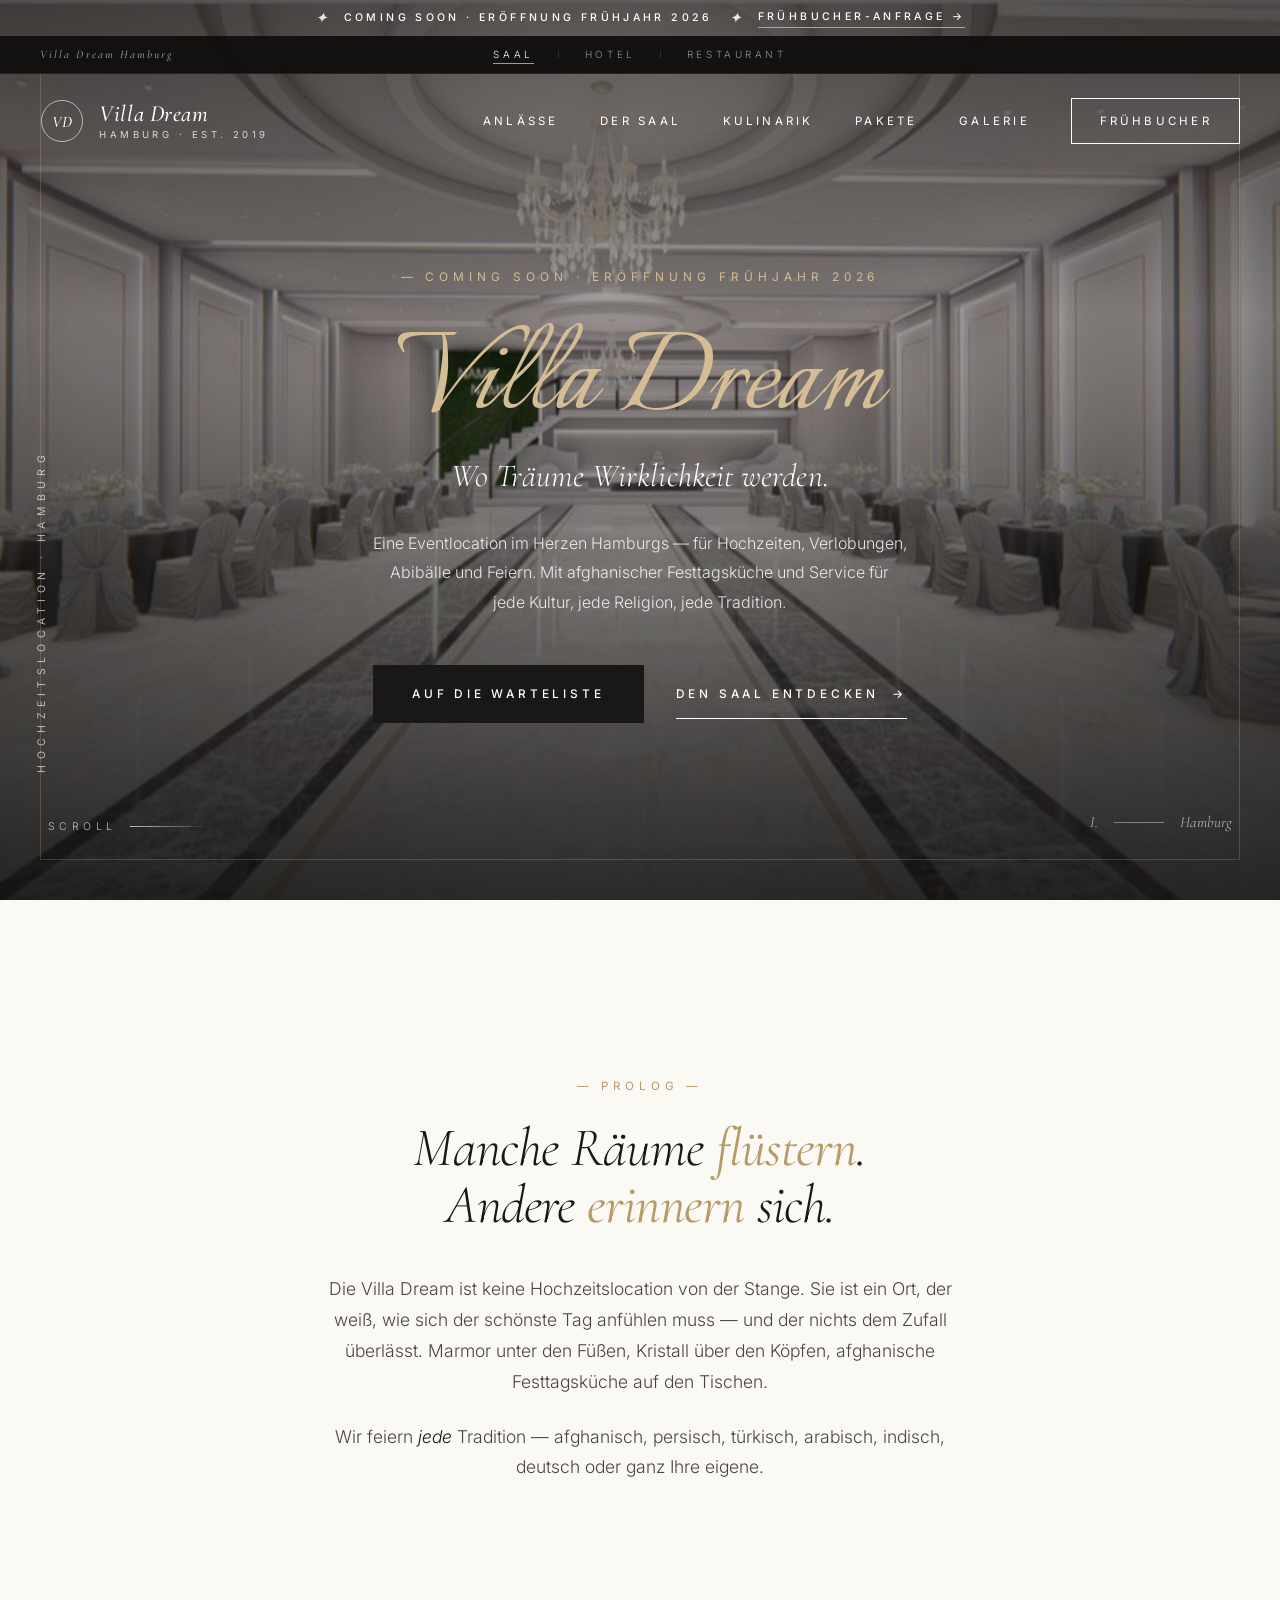
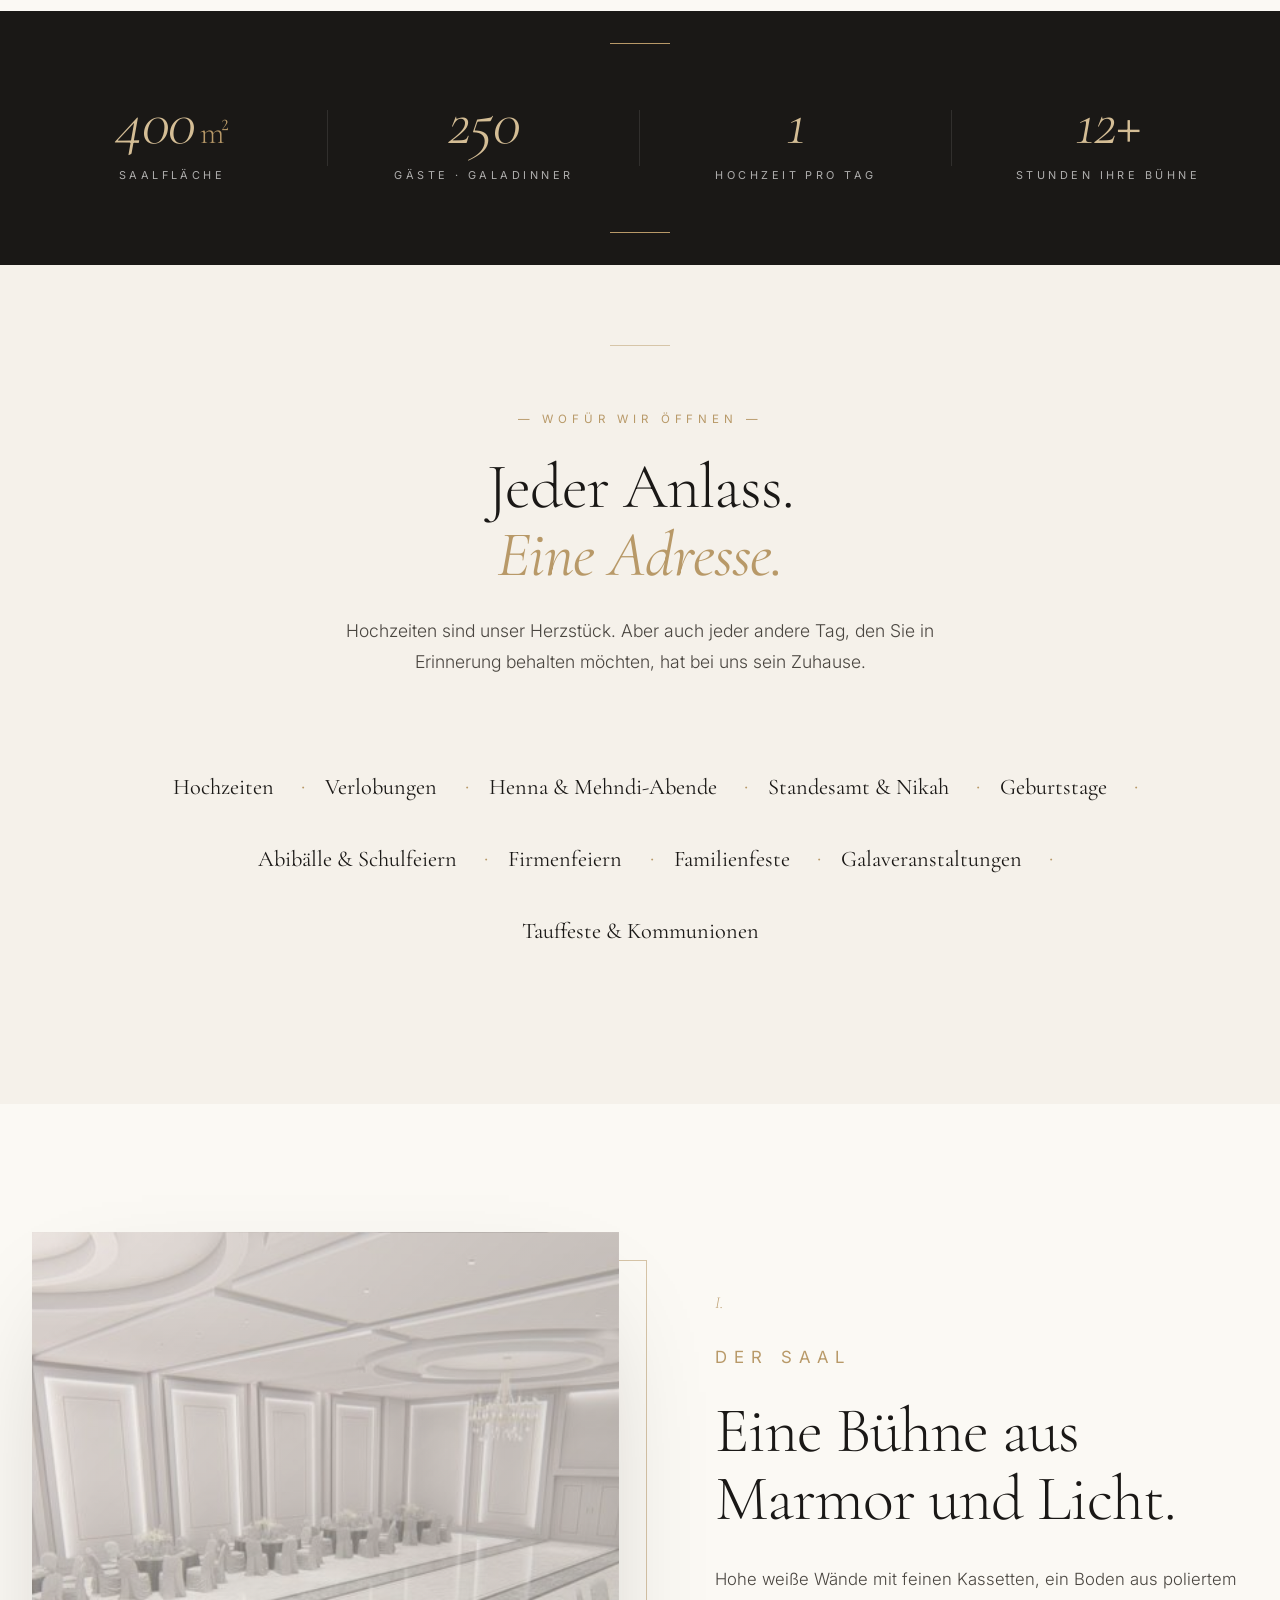
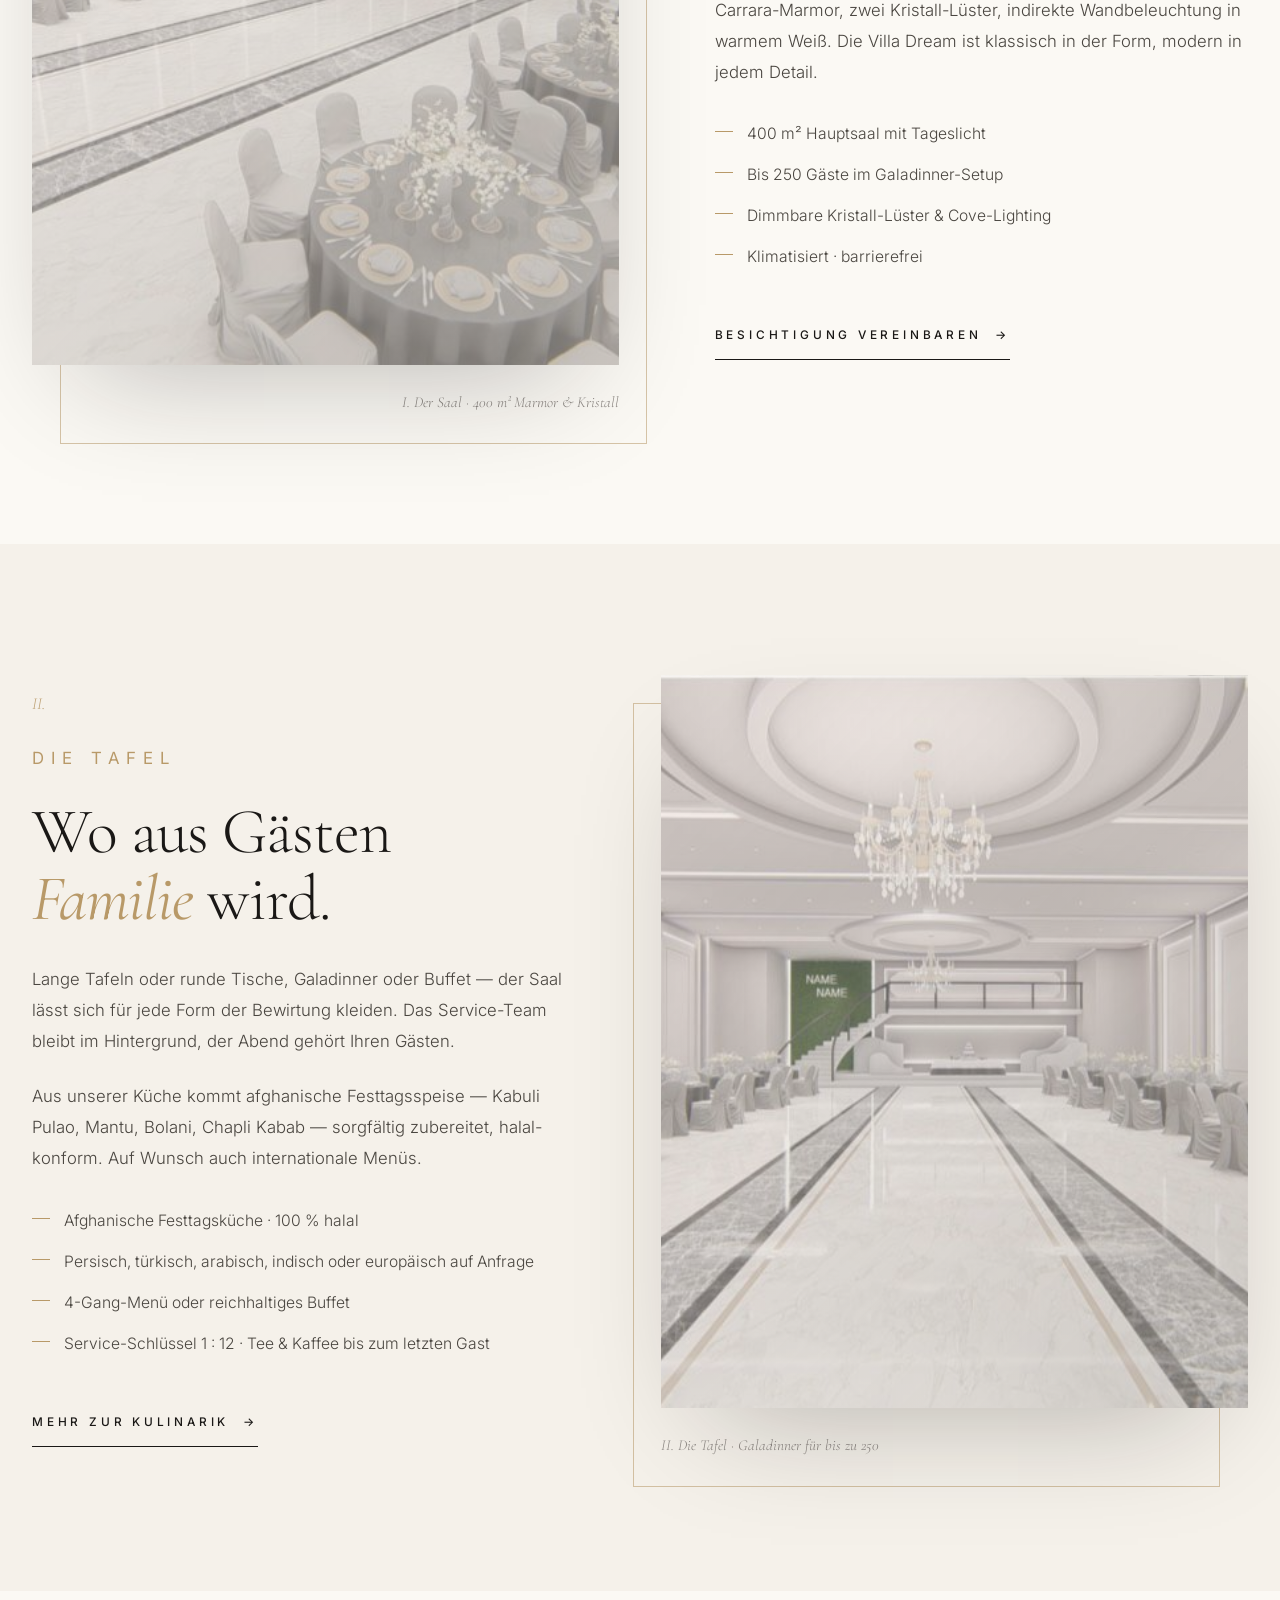
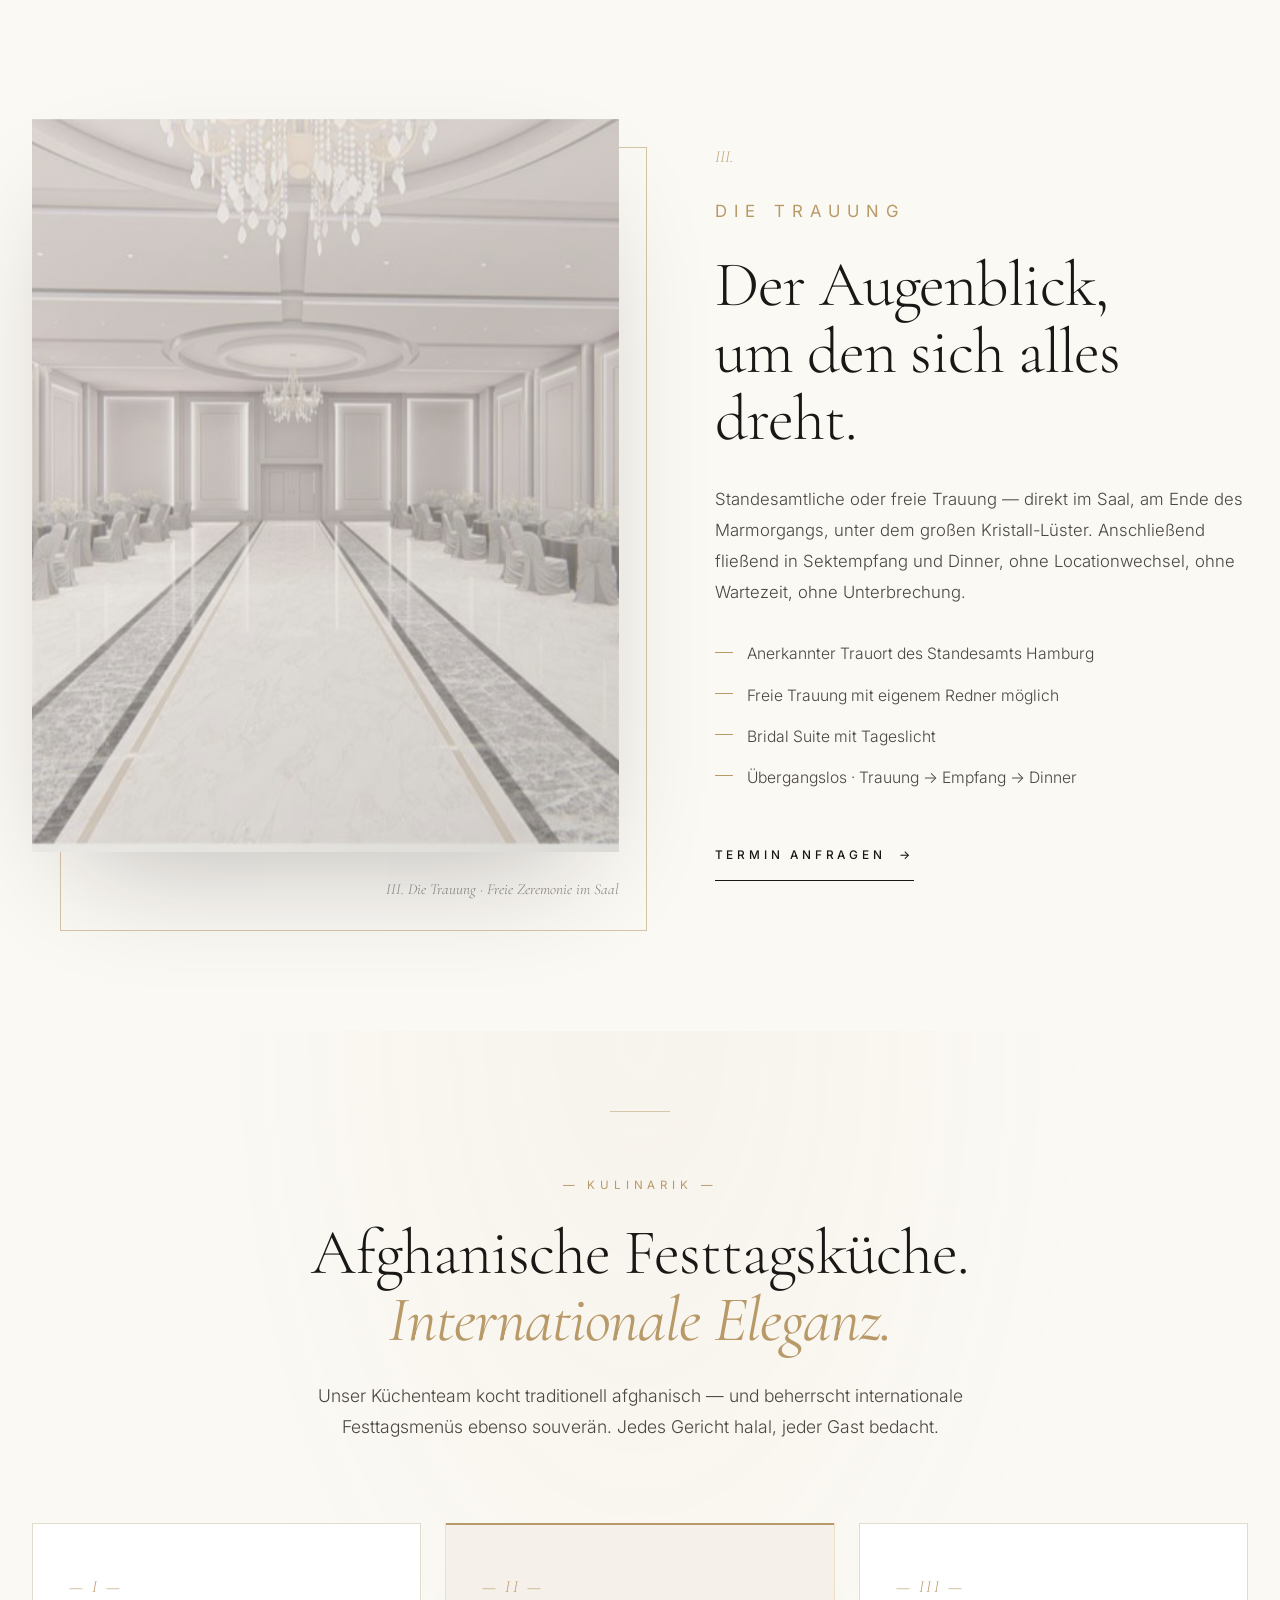
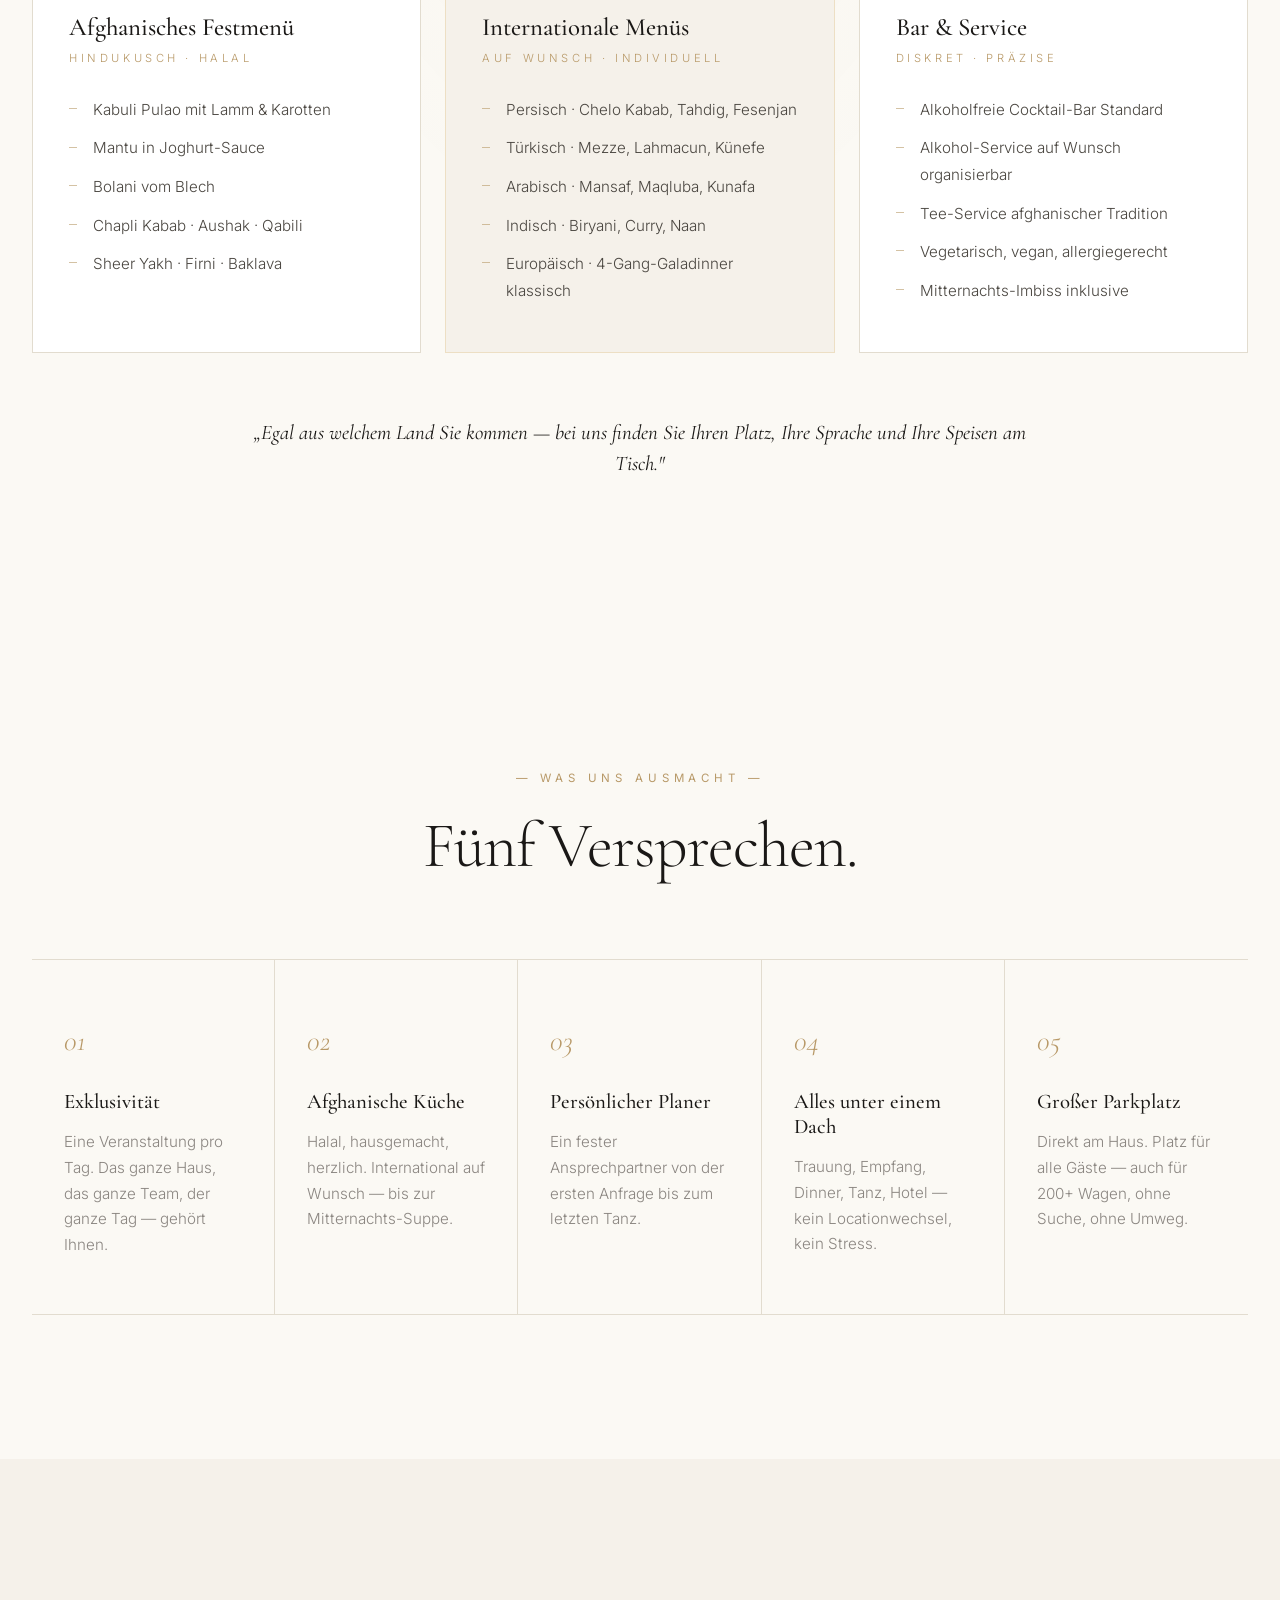
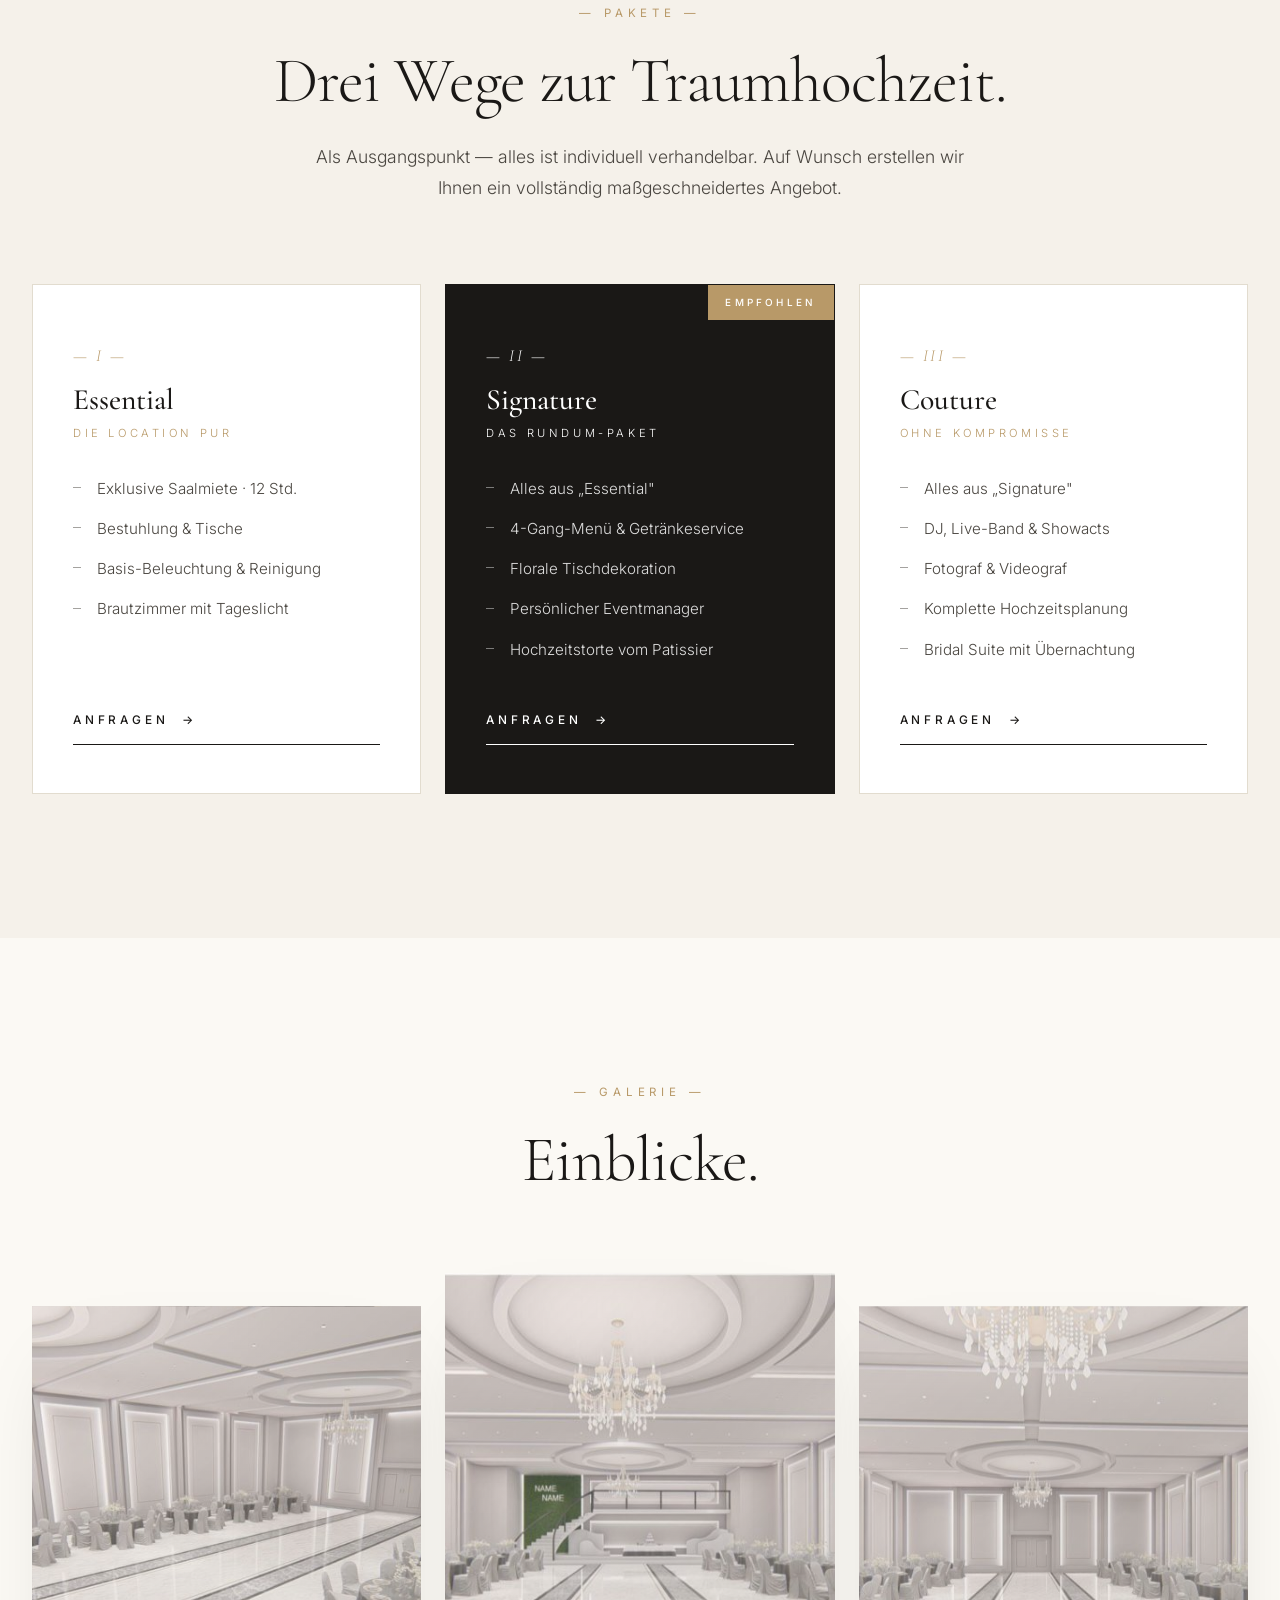
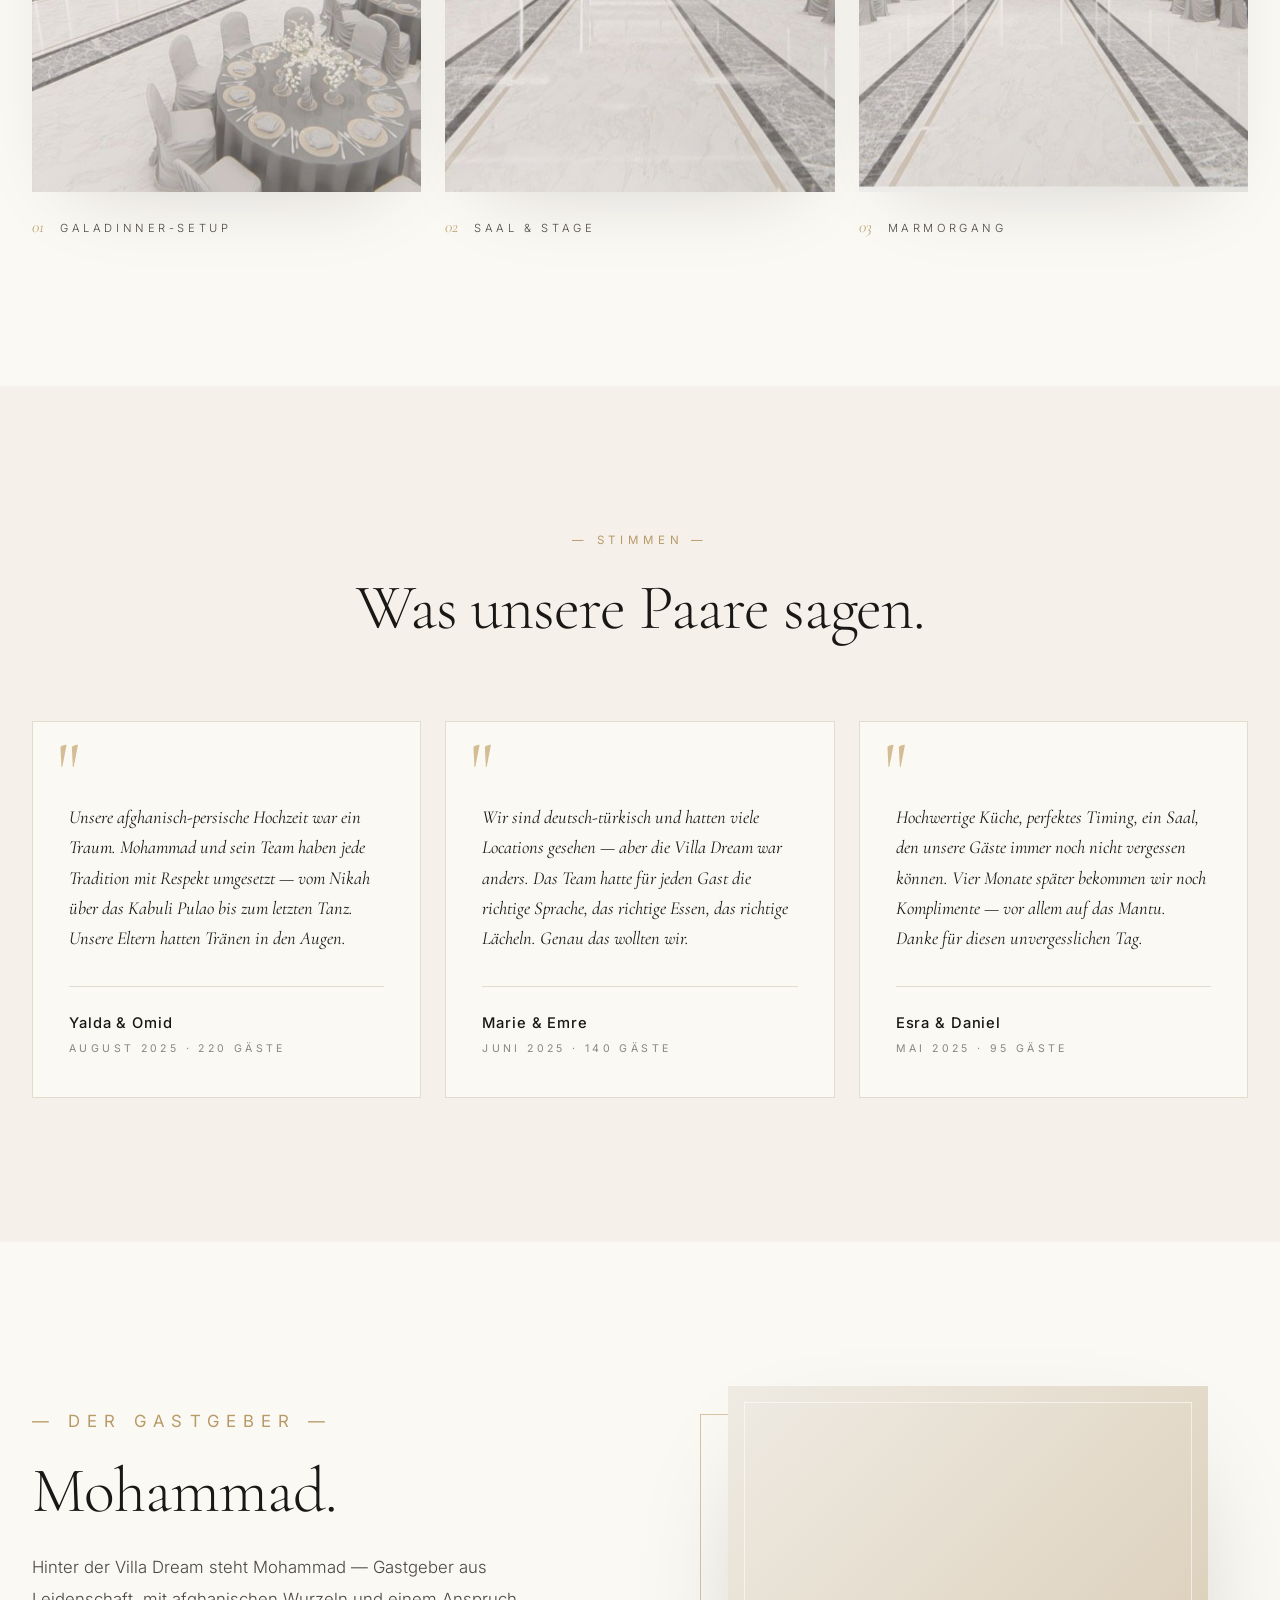
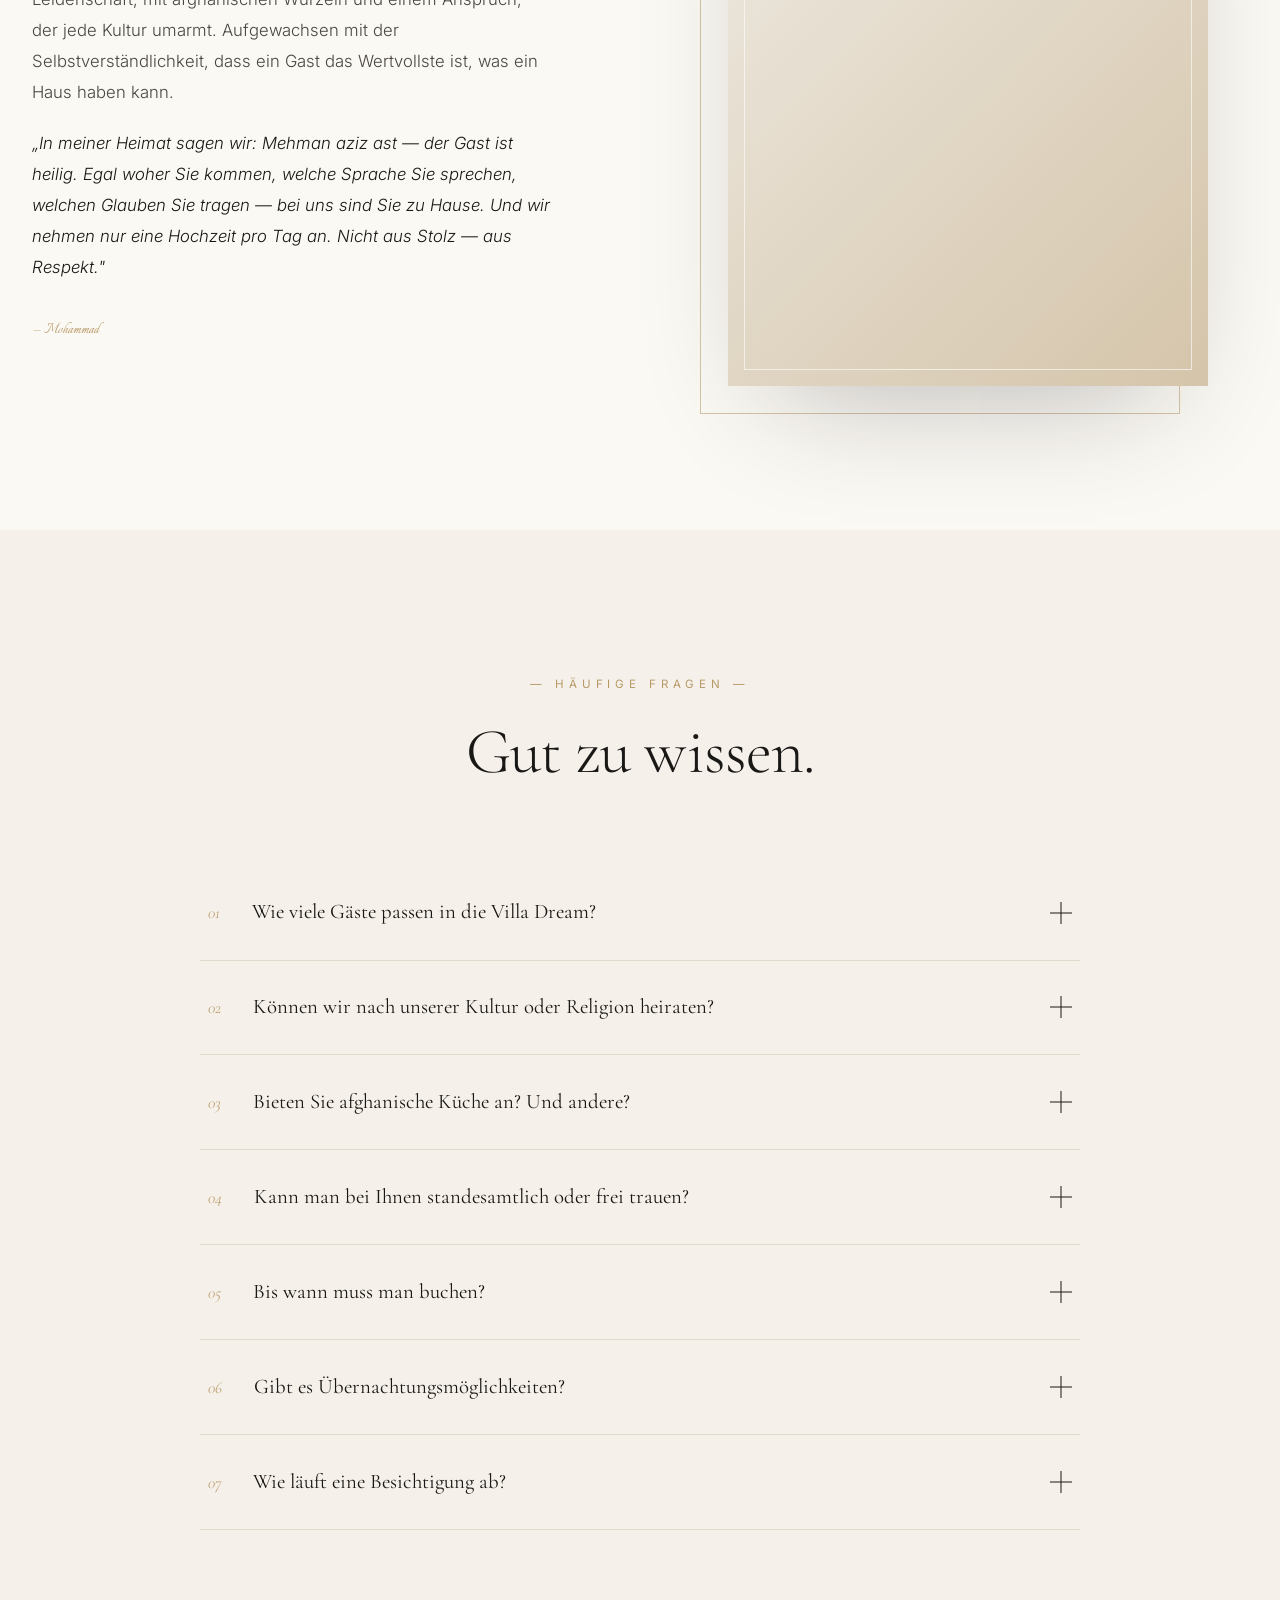
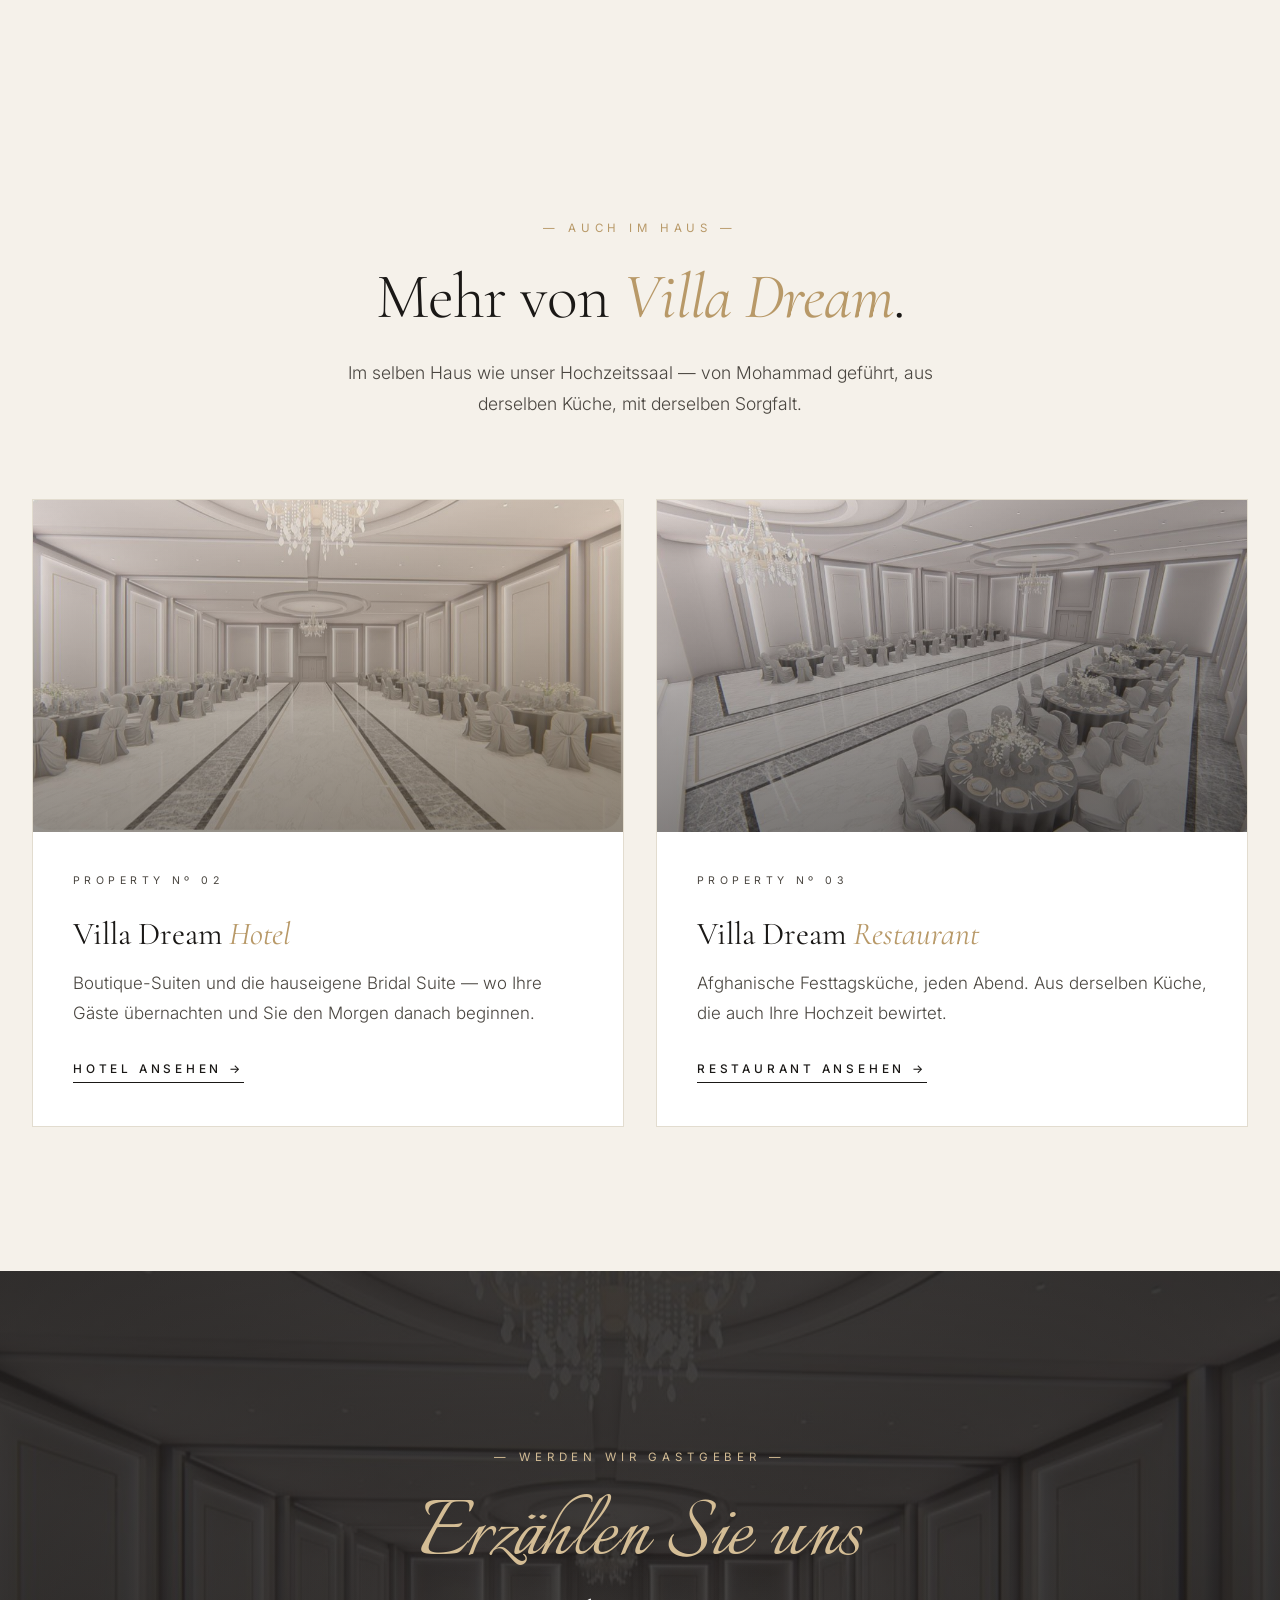
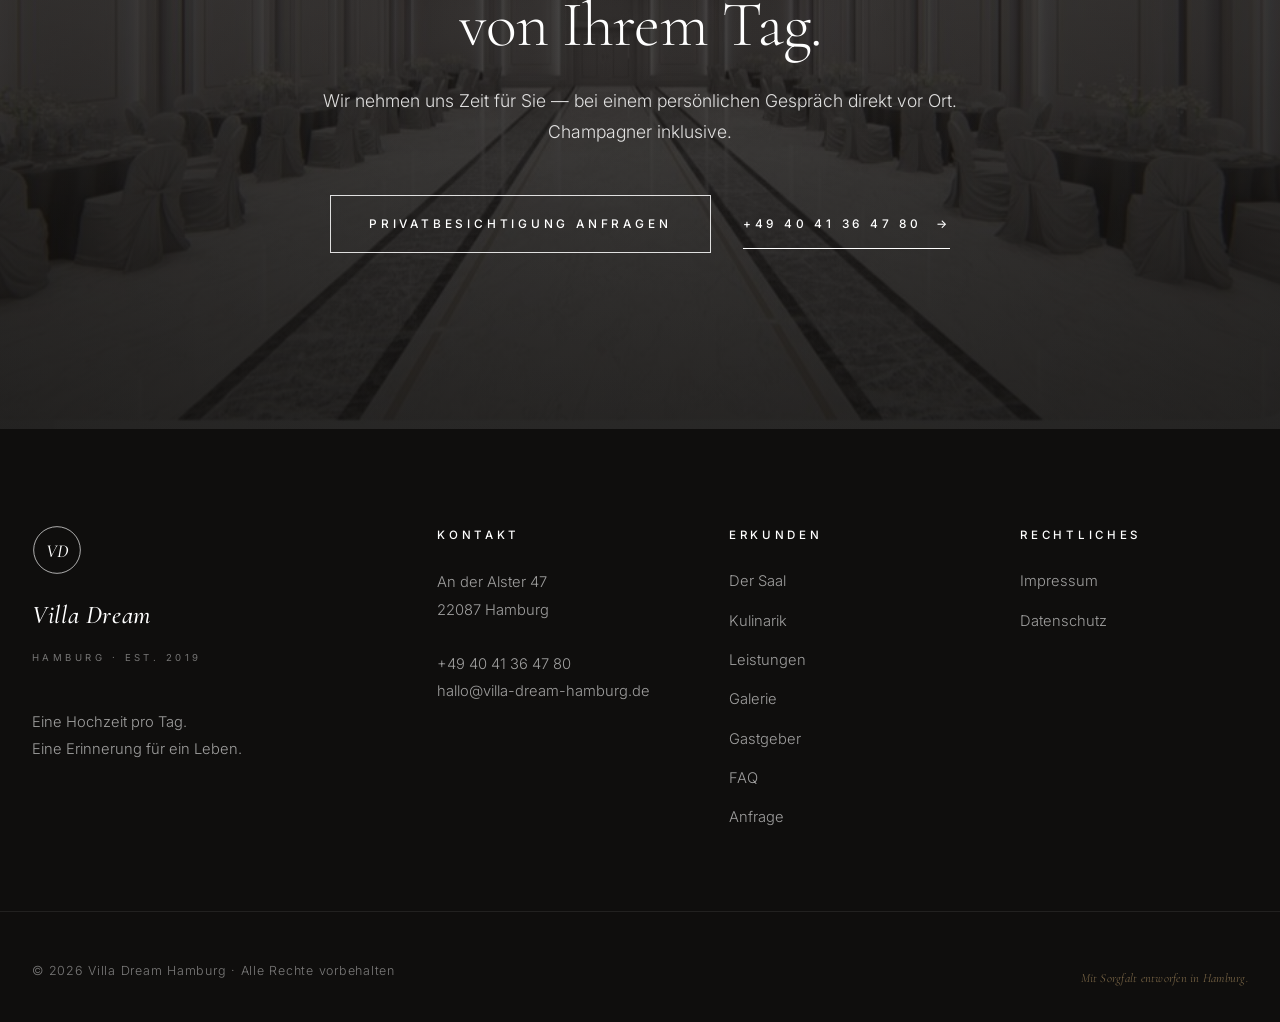
==== commit 284d8718: "Fix: Top-Bar-Labels überlappten + Hero-Eyebrow lag hinter Header Probleme: - Top-Bar zeigte beide Sp" ====
--- a/index.html
+++ b/index.html
@@ -37,7 +37,9 @@
   <div class="top-bar" role="navigation" aria-label="Villa Dream Bereiche">
     <div class="top-bar-inner">
       <span class="top-bar-mark">Villa Dream Hamburg</span>
-      <a href="index.html" class="top-bar-item is-active">Saal · Hochzeiten &amp; Events</a>
+      <a href="index.html" class="top-bar-item is-active">
+        Saal
+      </a>
       <a href="hotel.html" class="top-bar-item">Hotel</a>
       <a href="restaurant.html" class="top-bar-item">Restaurant</a>
     </div>
--- a/style.css
+++ b/style.css
@@ -512,7 +512,8 @@
   justify-content: center;
   text-align: center;
   color: var(--white);
-  padding: 7rem 0 5rem;
+  /* Top-Padding muss den fixen Stack (Announce + Top-Bar + Header ~70-90px) klären */
+  padding: calc(var(--announce-h) + var(--top-bar-h) + 6rem) 0 5rem;
   z-index: 2;
   background: transparent;
 }
@@ -1866,7 +1867,15 @@
 /* ==========================================================================
    SUB-PAGES (Kontakt, Impressum, Datenschutz)
    ========================================================================== */
-.page-sub { padding-top: 0; }
+/* Inhalte müssen unterhalb des fixierten Stacks (Announce + Top-Bar + Header) liegen */
+.page-sub {
+  padding-top: calc(var(--announce-h) + var(--top-bar-h) + 5rem);
+}
+@media (max-width: 900px) {
+  .page-sub {
+    padding-top: calc(var(--announce-h) + var(--top-bar-h) + 4rem);
+  }
+}
 
 .form-card {
   background: var(--white);
@@ -1985,6 +1994,9 @@
   .top-bar-item { padding: 0 0.8rem; font-size: 0.58rem; letter-spacing: 0.28em; }
   .top-bar-mark { display: none; }
   .top-bar-item.is-active::before { left: 0.8rem; right: 0.8rem; }
+
+  /* Hero-Subtitle BR-Tags auf Mobile entfernen — Text fließt natürlich */
+  .hero-subtitle br { display: none; }
 
   .header-inner { padding: 0 1.25rem; }
 
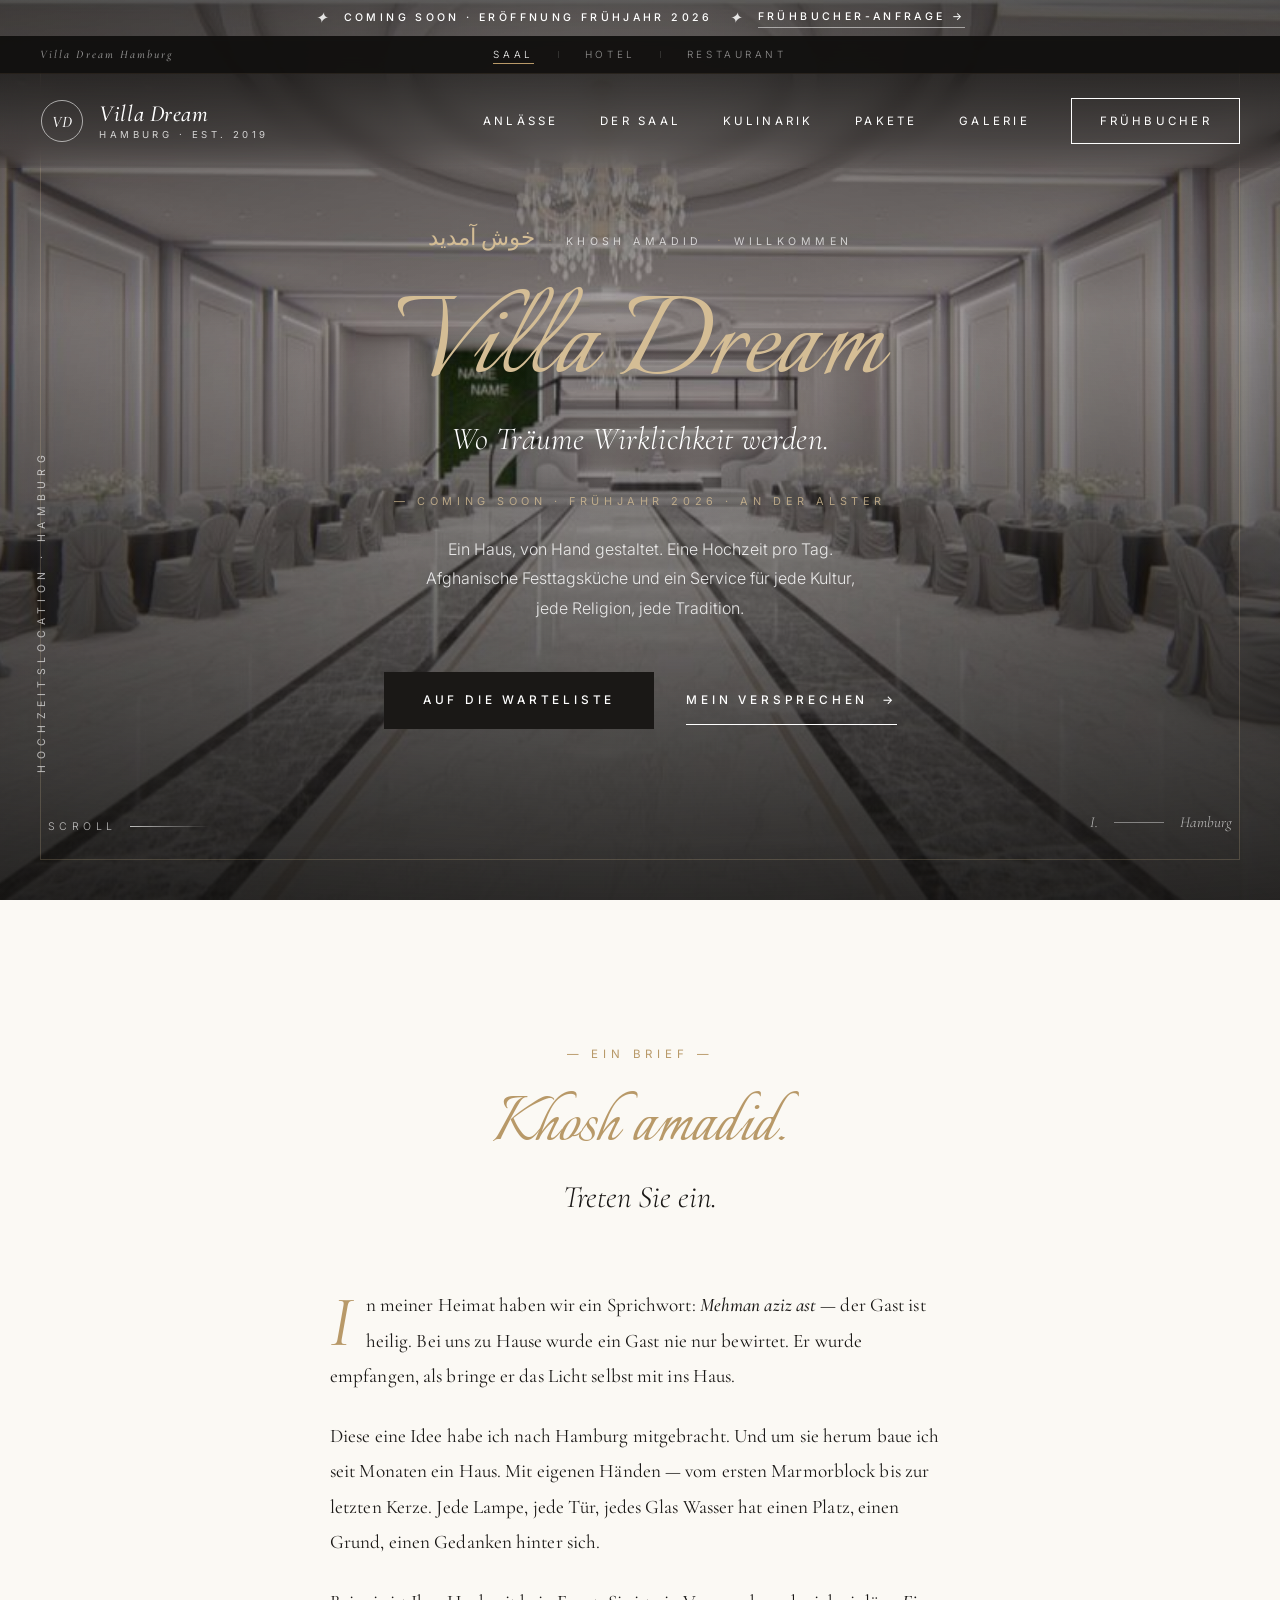
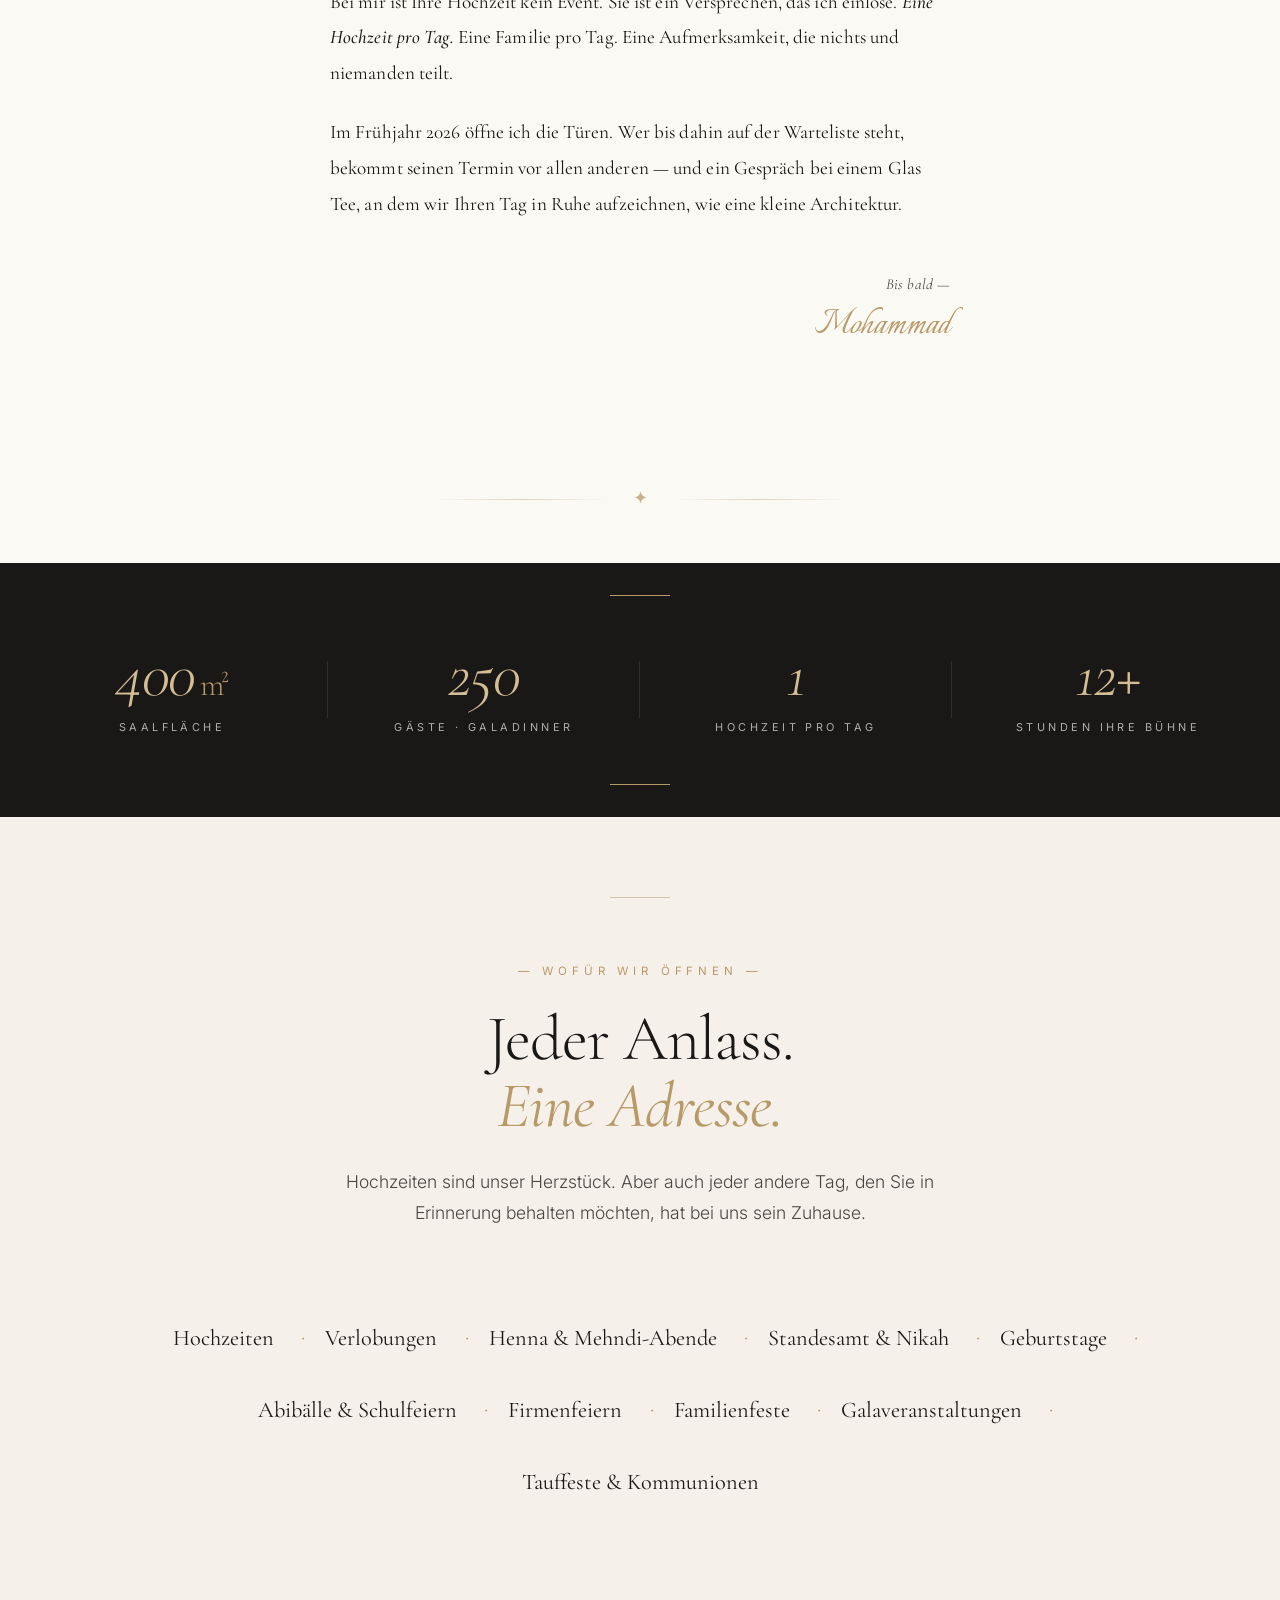
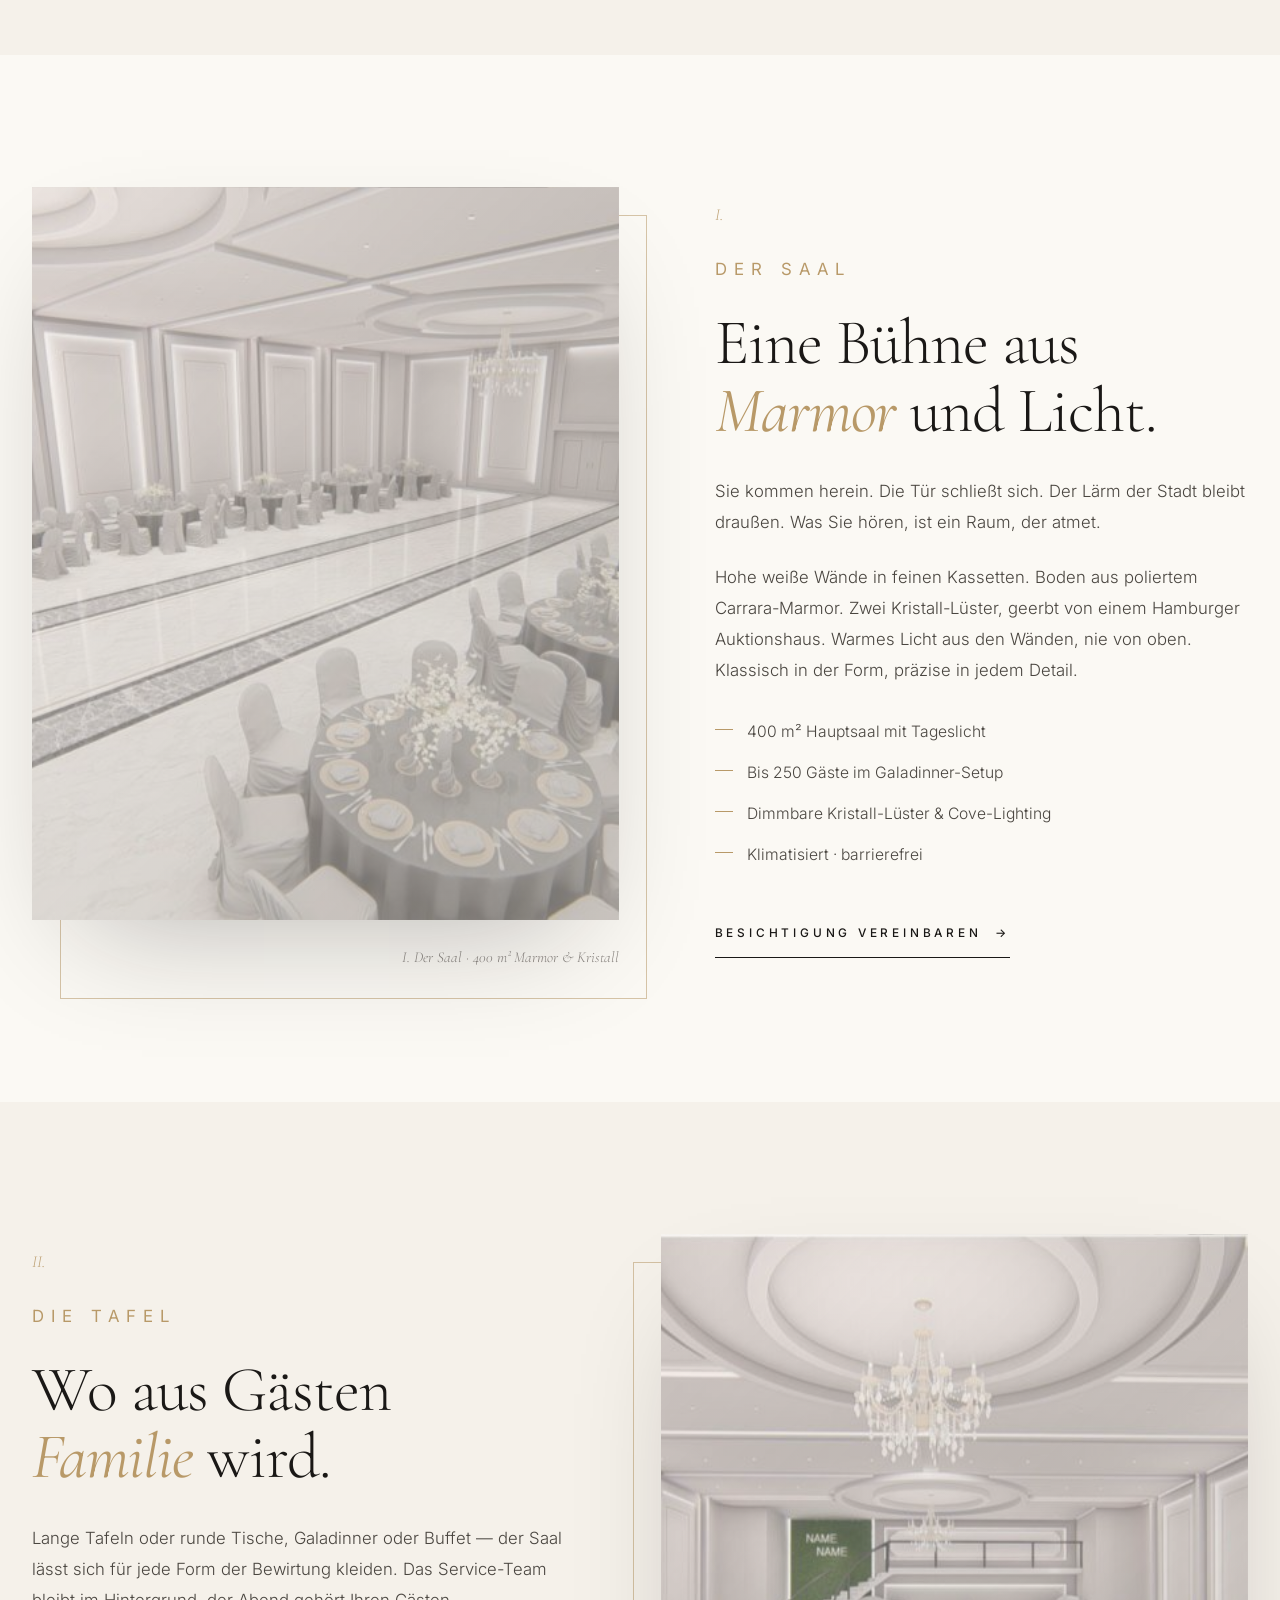
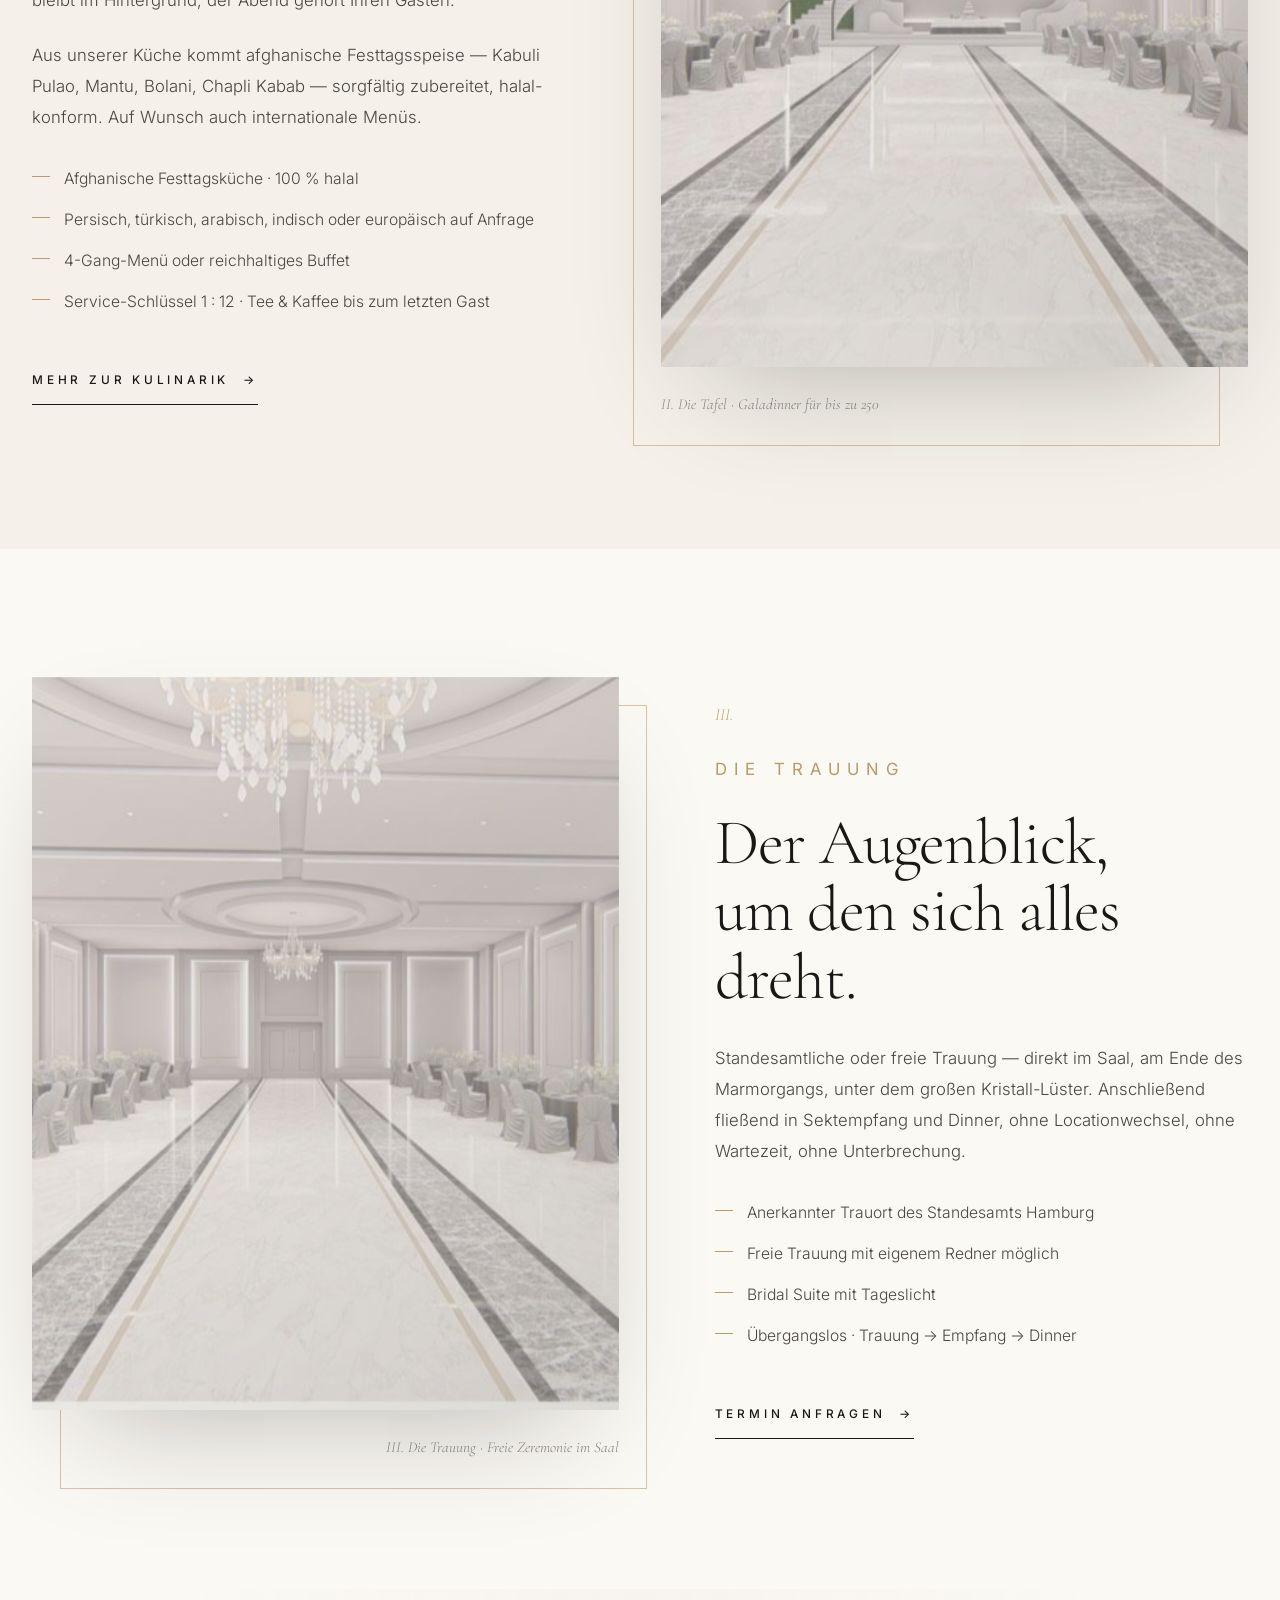
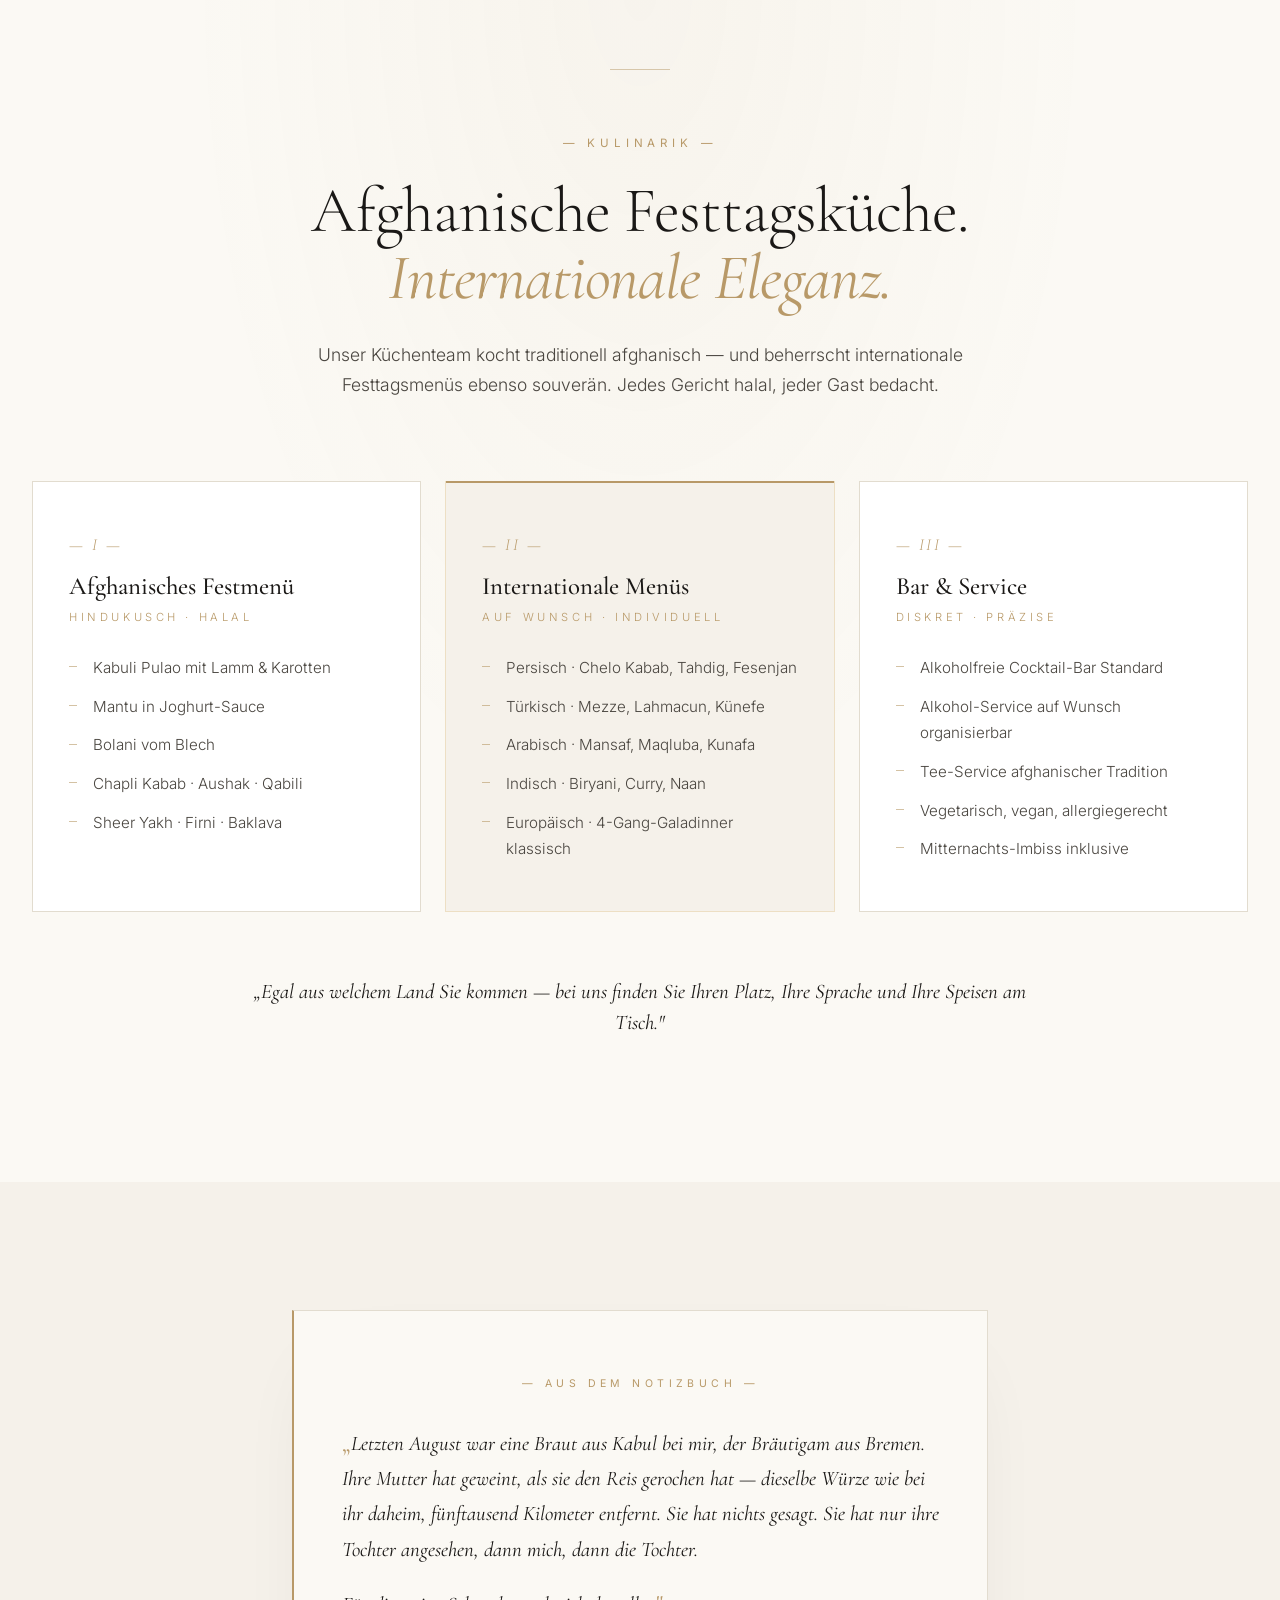
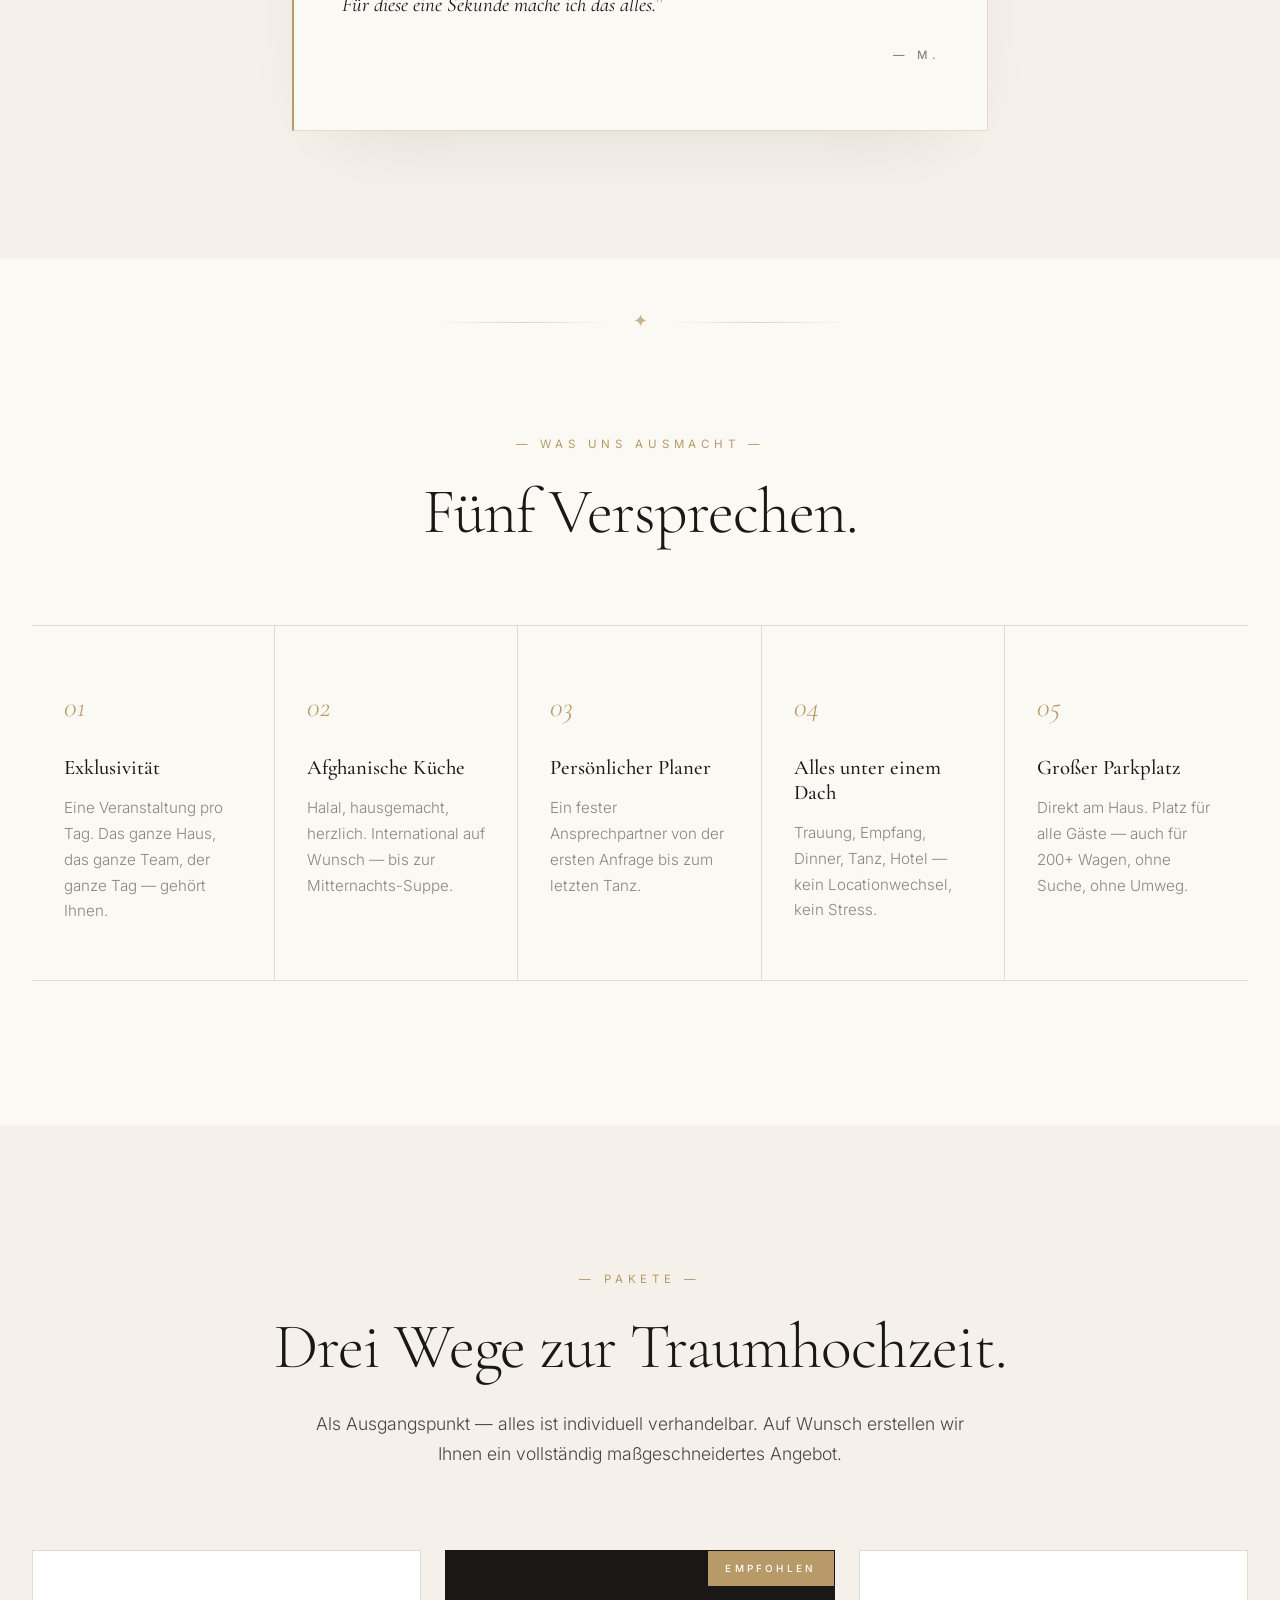
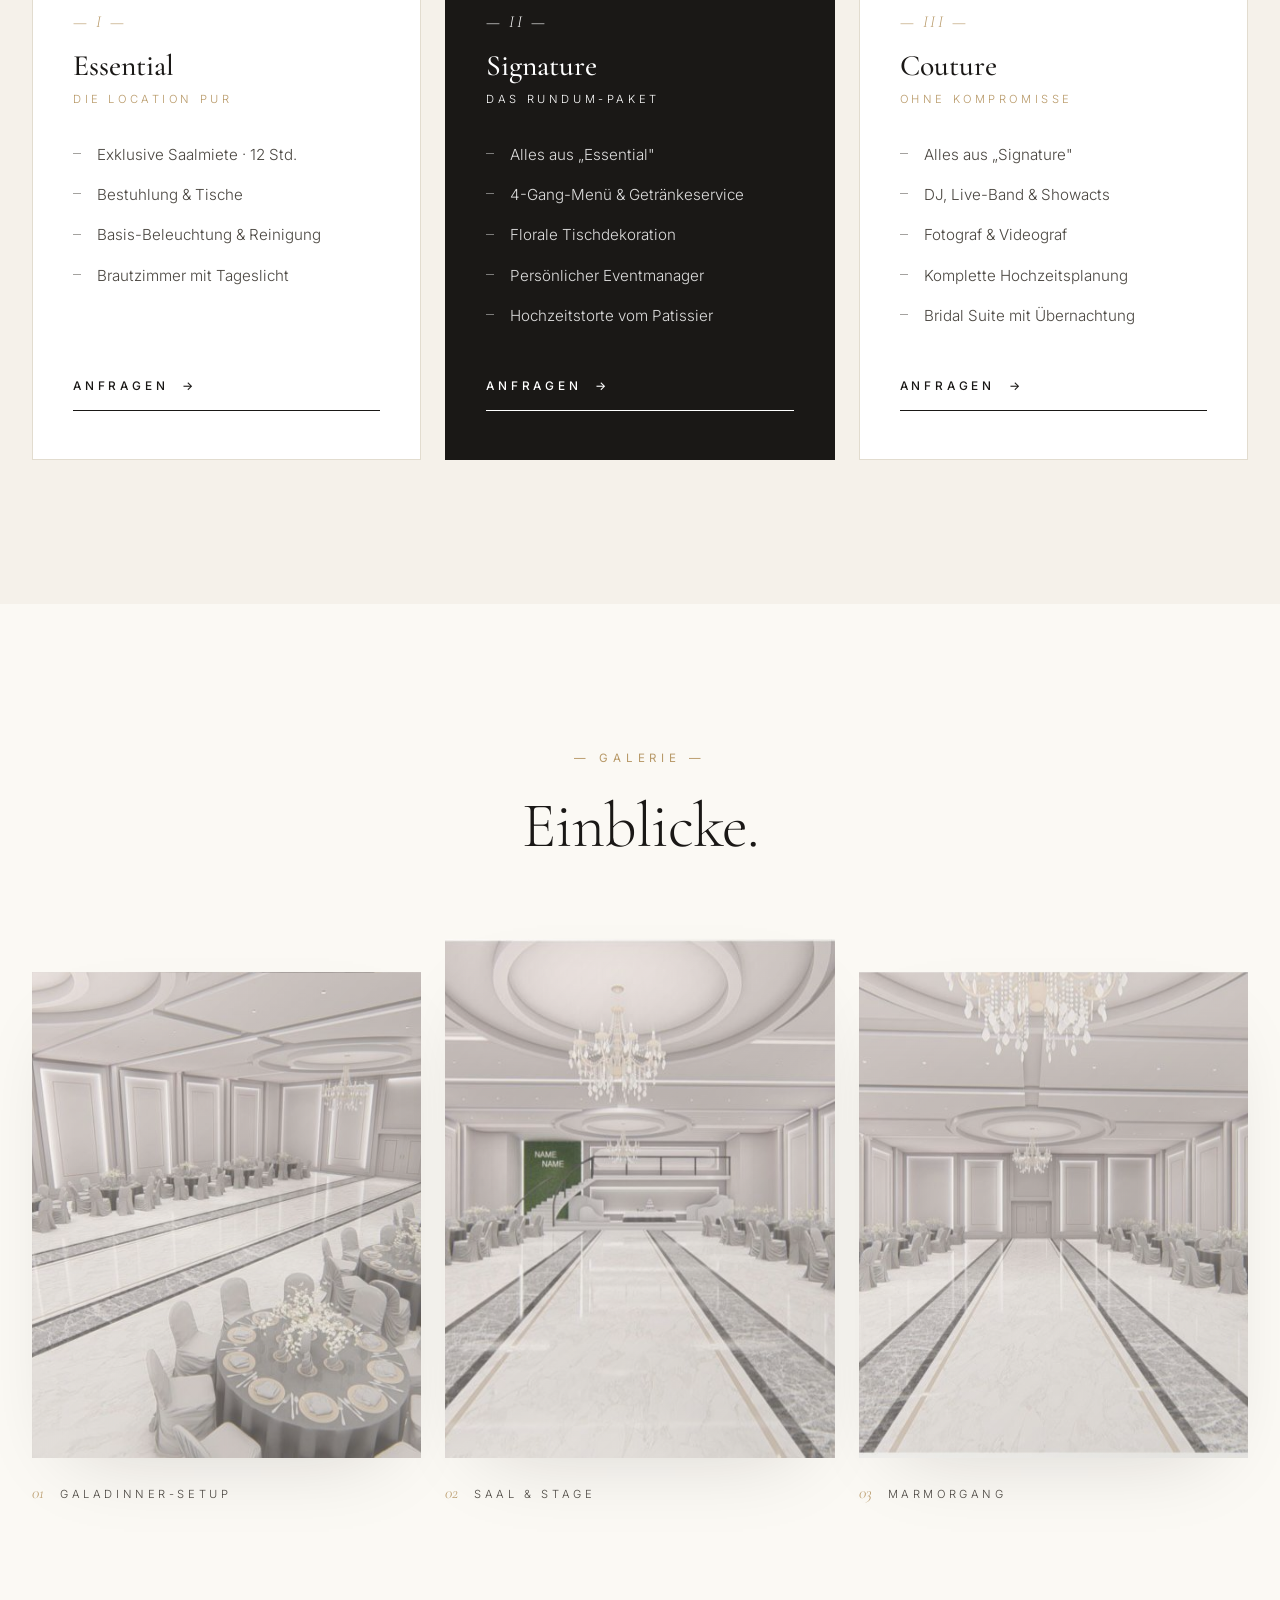
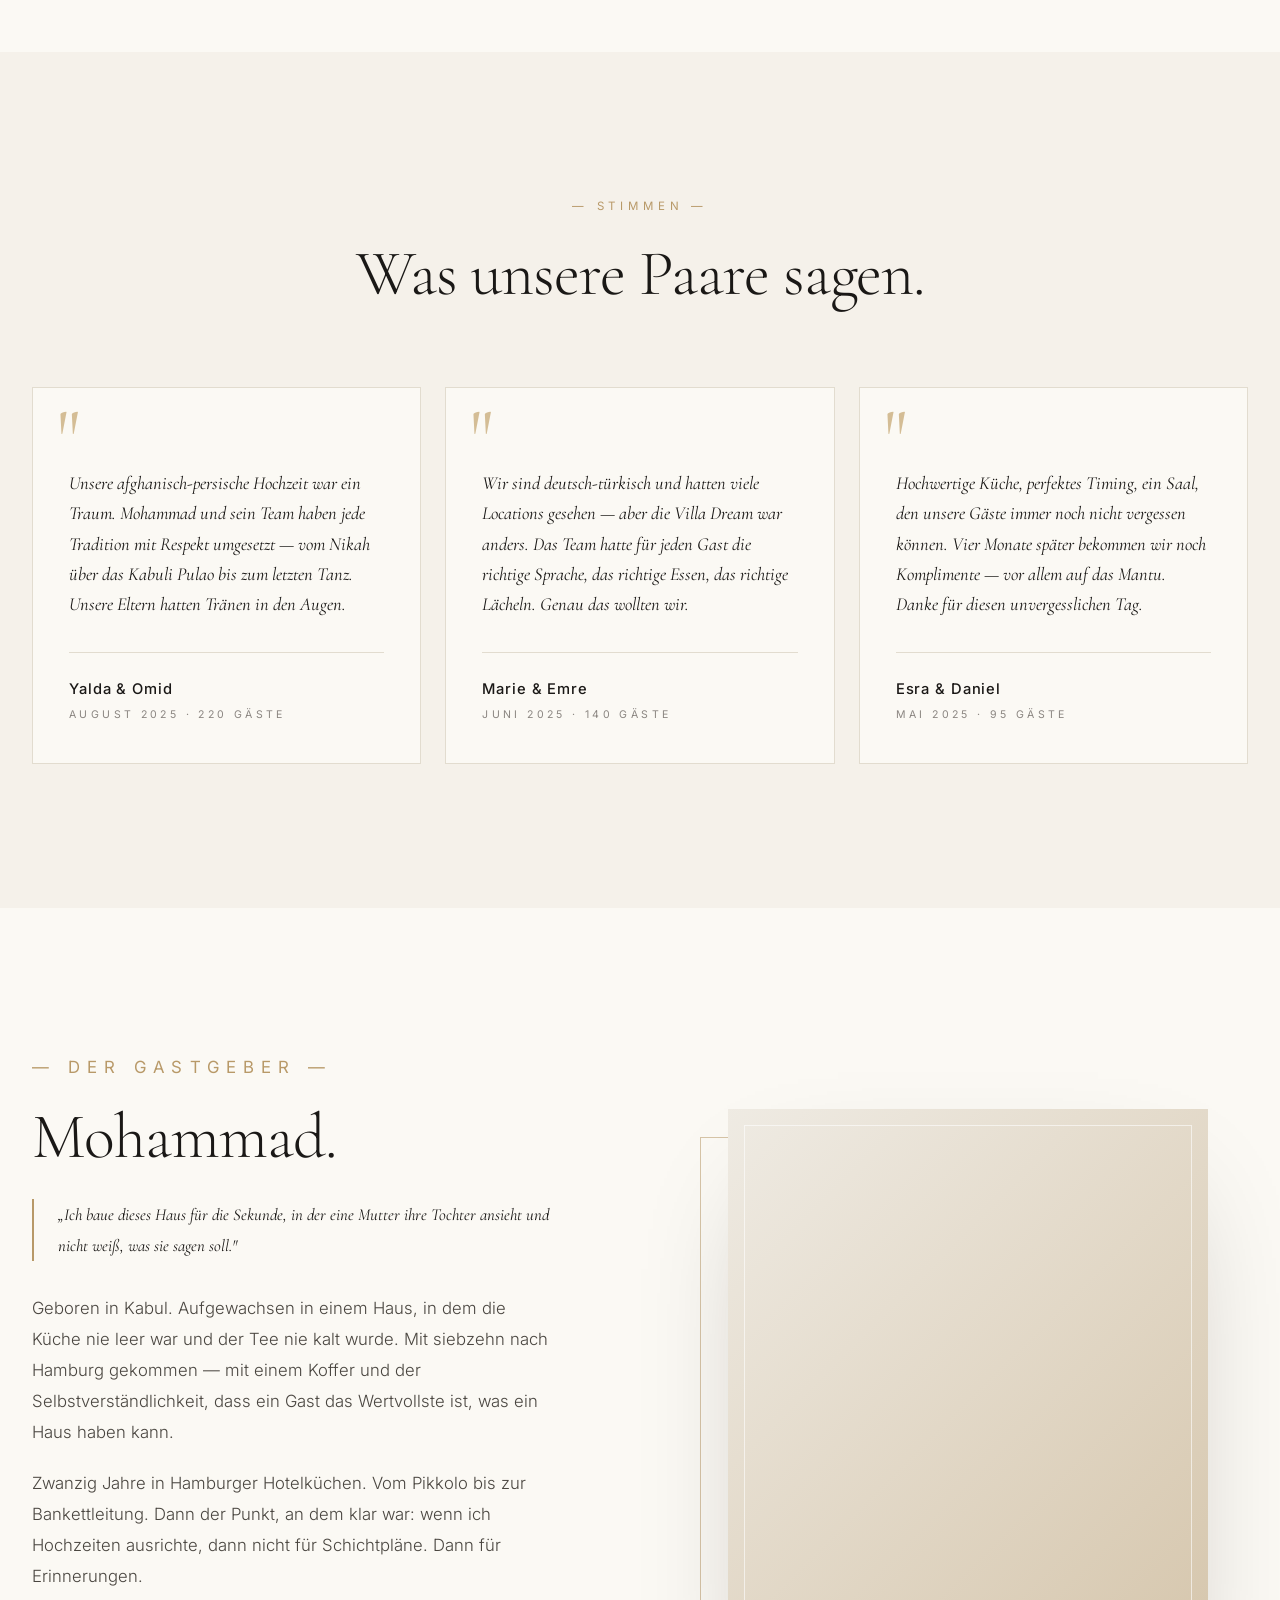
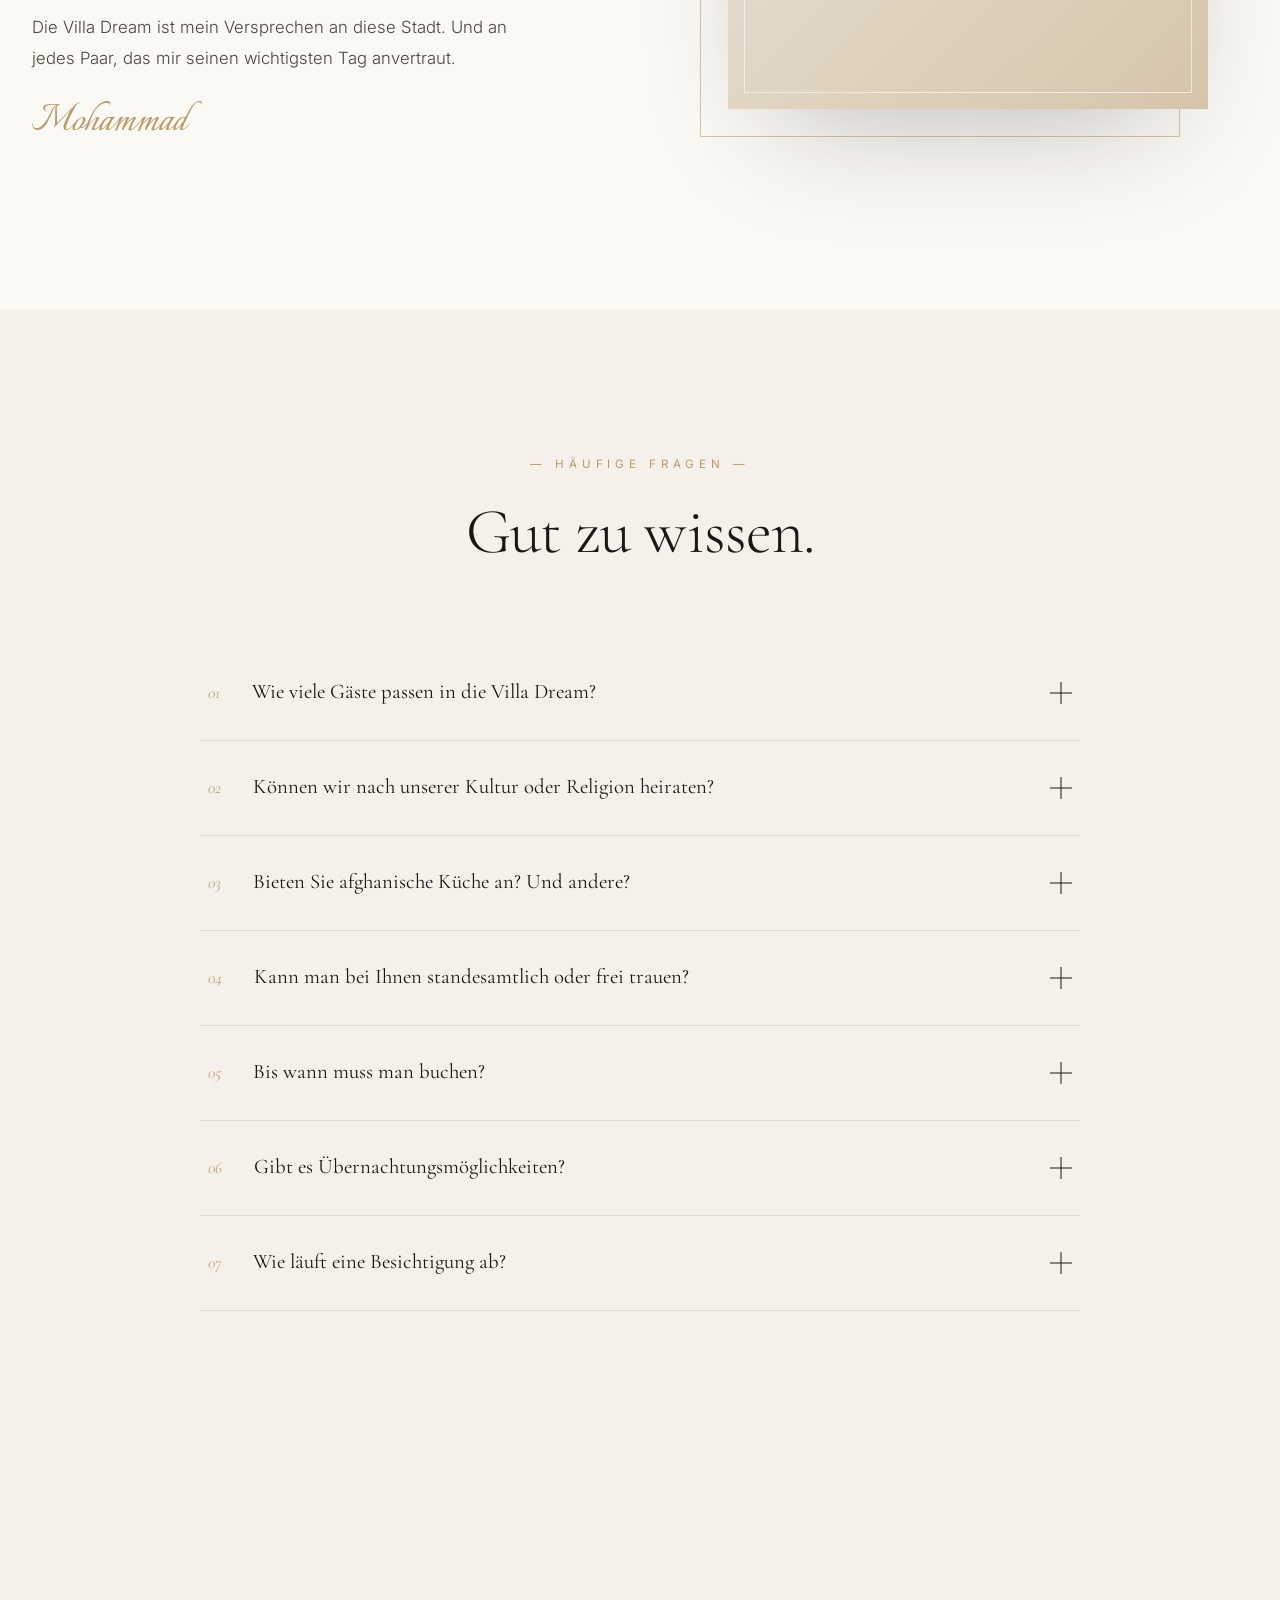
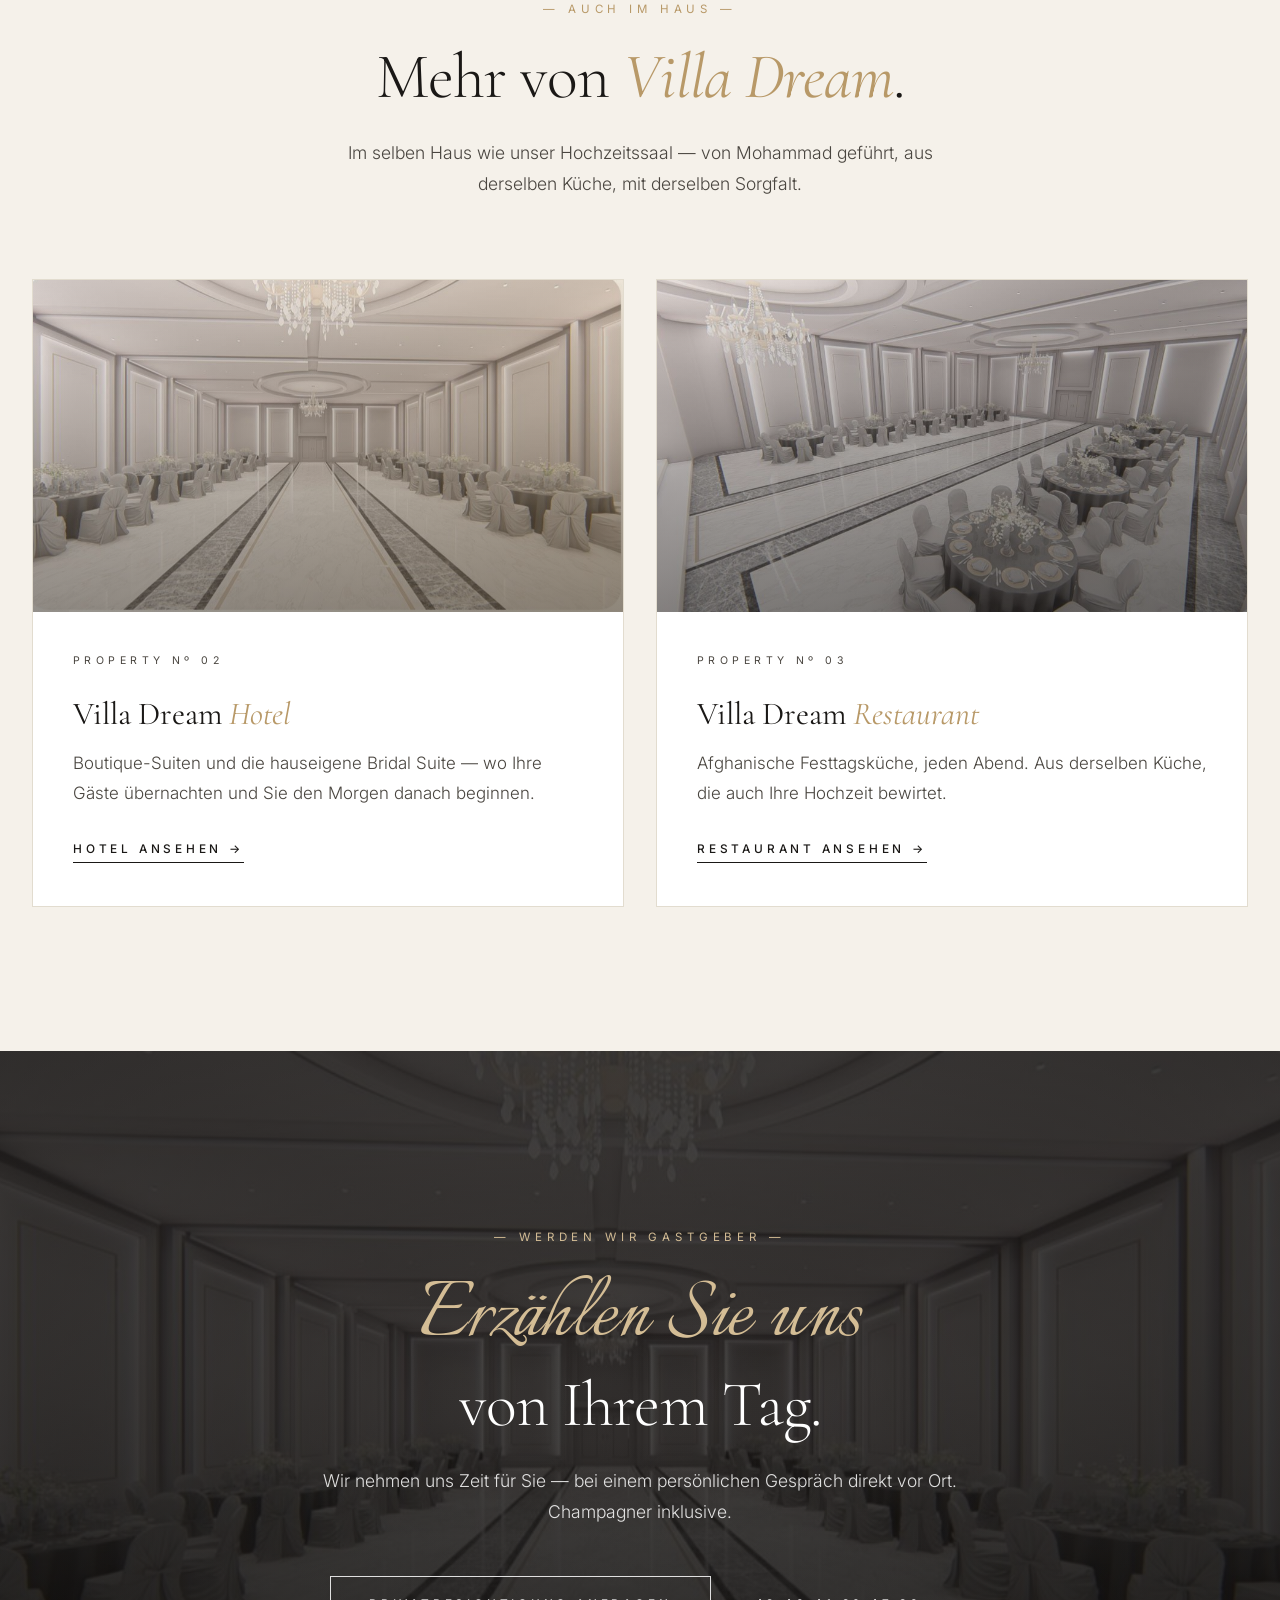
==== commit 831acdf7: "High-End-Persönlichkeit: Mohammads Stimme als roter Faden Aus generischer Editorial-Schale wird eine" ====
--- a/index.html
+++ b/index.html
@@ -94,20 +94,27 @@
     </div>
 
     <div class="hero-content">
-      <p class="hero-eyebrow">— Coming Soon · Eröffnung Frühjahr 2026</p>
+      <p class="hero-greeting" aria-label="Willkommensgruß">
+        <span class="dari" dir="rtl" lang="fa">خوش آمدید</span>
+        <span class="dari-dot">·</span>
+        <span class="dari-trans">Khosh amadid</span>
+        <span class="dari-dot">·</span>
+        <span class="dari-trans">Willkommen</span>
+      </p>
       <h1 class="hero-title">
         <span class="hero-script">Villa Dream</span>
         <span class="hero-serif">Wo Träume Wirklichkeit werden.</span>
       </h1>
+      <p class="hero-eyebrow hero-eyebrow--small">— Coming Soon · Frühjahr 2026 · An der Alster</p>
       <p class="hero-subtitle">
-        Eine Eventlocation im Herzen Hamburgs — für Hochzeiten, Verlobungen,<br />
-        Abibälle und Feiern. Mit afghanischer Festtagsküche und Service für<br />
-        jede Kultur, jede Religion, jede Tradition.
+        Ein Haus, von Hand gestaltet. Eine Hochzeit pro Tag.<br />
+        Afghanische Festtagsküche und ein Service für jede Kultur,<br />
+        jede Religion, jede Tradition.
       </p>
       <div class="hero-actions">
         <a href="kontakt.html" class="btn btn-primary">Auf die Warteliste</a>
-        <a href="#saal" class="btn-link">
-          <span>Den Saal entdecken</span>
+        <a href="#welcome" class="btn-link">
+          <span>Mein Versprechen</span>
           <span class="arrow">→</span>
         </a>
       </div>
@@ -125,26 +132,54 @@
     </a>
   </section>
 
-  <!-- ============ PROLOG ============ -->
-  <section class="section section-prolog" id="prolog">
-    <div class="container narrow center">
-      <p class="chapter-label reveal">— Prolog —</p>
-      <h2 class="display reveal">
-        Manche Räume <em>flüstern</em>.<br />
-        Andere <em>erinnern</em> sich.
-      </h2>
-      <p class="lead reveal">
-        Die Villa Dream ist keine Hochzeitslocation von der Stange.
-        Sie ist ein Ort, der weiß, wie sich der schönste Tag anfühlen muss —
-        und der nichts dem Zufall überlässt. Marmor unter den Füßen,
-        Kristall über den Köpfen, afghanische Festtagsküche auf den Tischen.
-      </p>
-      <p class="lead reveal" style="margin-top:1.5rem;">
-        Wir feiern <em>jede</em> Tradition — afghanisch, persisch, türkisch,
-        arabisch, indisch, deutsch oder ganz Ihre eigene.
-      </p>
-    </div>
-  </section>
+  <!-- ============ WILLKOMMEN — Brief von Mohammad ============ -->
+  <section class="section section-welcome" id="welcome">
+    <div class="container narrow">
+      <div class="welcome-head reveal">
+        <p class="chapter-label">— Ein Brief —</p>
+        <h2 class="welcome-title">
+          <span class="welcome-script">Khosh amadid.</span>
+          <span class="welcome-serif">Treten Sie ein.</span>
+        </h2>
+      </div>
+
+      <div class="welcome-letter reveal">
+        <p>
+          <span class="dropcap">I</span>n meiner Heimat haben wir ein Sprichwort:
+          <em>Mehman aziz ast</em> — der Gast ist heilig. Bei uns zu Hause
+          wurde ein Gast nie nur bewirtet. Er wurde empfangen, als bringe er
+          das Licht selbst mit ins Haus.
+        </p>
+        <p>
+          Diese eine Idee habe ich nach Hamburg mitgebracht. Und um sie herum
+          baue ich seit Monaten ein Haus. Mit eigenen Händen — vom ersten
+          Marmorblock bis zur letzten Kerze. Jede Lampe, jede Tür, jedes Glas
+          Wasser hat einen Platz, einen Grund, einen Gedanken hinter sich.
+        </p>
+        <p>
+          Bei mir ist Ihre Hochzeit kein Event. Sie ist ein Versprechen, das
+          ich einlöse. <em>Eine Hochzeit pro Tag.</em> Eine Familie pro Tag.
+          Eine Aufmerksamkeit, die nichts und niemanden teilt.
+        </p>
+        <p>
+          Im Frühjahr 2026 öffne ich die Türen. Wer bis dahin auf der
+          Warteliste steht, bekommt seinen Termin vor allen anderen — und
+          ein Gespräch bei einem Glas Tee, an dem wir Ihren Tag in Ruhe
+          aufzeichnen, wie eine kleine Architektur.
+        </p>
+        <p class="welcome-signoff">
+          <span class="welcome-bisbald">Bis bald —</span>
+          <span class="welcome-name">Mohammad</span>
+        </p>
+      </div>
+    </div>
+  </section>
+
+  <div class="ornament" aria-hidden="true">
+    <span class="ornament-line"></span>
+    <span class="ornament-mark">✦</span>
+    <span class="ornament-line"></span>
+  </div>
 
   <!-- ============ STATS ============ -->
   <section class="stats-strip">
@@ -208,12 +243,16 @@
       <div class="chapter-text reveal">
         <p class="chapter-num">I.</p>
         <p class="chapter-label">Der Saal</p>
-        <h2 class="display">Eine Bühne aus<br />Marmor und Licht.</h2>
-        <p>
-          Hohe weiße Wände mit feinen Kassetten, ein Boden aus poliertem
-          Carrara-Marmor, zwei Kristall-Lüster, indirekte Wandbeleuchtung
-          in warmem Weiß. Die Villa Dream ist klassisch in der Form,
-          modern in jedem Detail.
+        <h2 class="display">Eine Bühne aus<br /><em>Marmor</em> und Licht.</h2>
+        <p>
+          Sie kommen herein. Die Tür schließt sich. Der Lärm der Stadt bleibt
+          draußen. Was Sie hören, ist ein Raum, der atmet.
+        </p>
+        <p>
+          Hohe weiße Wände in feinen Kassetten. Boden aus poliertem Carrara-Marmor.
+          Zwei Kristall-Lüster, geerbt von einem Hamburger Auktionshaus. Warmes
+          Licht aus den Wänden, nie von oben. Klassisch in der Form, präzise in
+          jedem Detail.
         </p>
         <ul class="check-list">
           <li>400 m² Hauptsaal mit Tageslicht</li>
@@ -356,6 +395,35 @@
       </p>
     </div>
   </section>
+
+  <!-- ============ NOTIZBUCH — Intimer Moment ============ -->
+  <section class="section section-notebook">
+    <div class="container narrow">
+      <div class="notebook-card reveal">
+        <p class="notebook-prelude">— Aus dem Notizbuch —</p>
+        <blockquote class="notebook-entry">
+          <p>
+            <span class="quote-mark">„</span>Letzten August war eine Braut aus
+            Kabul bei mir, der Bräutigam aus Bremen. Ihre Mutter hat geweint,
+            als sie den Reis gerochen hat —
+            <em>dieselbe Würze wie bei ihr daheim,</em> fünftausend Kilometer
+            entfernt. Sie hat nichts gesagt. Sie hat nur ihre Tochter
+            angesehen, dann mich, dann die Tochter.
+          </p>
+          <p>
+            Für diese eine Sekunde mache ich das alles.<span class="quote-mark">"</span>
+          </p>
+          <footer>— M.</footer>
+        </blockquote>
+      </div>
+    </div>
+  </section>
+
+  <div class="ornament" aria-hidden="true">
+    <span class="ornament-line"></span>
+    <span class="ornament-mark">✦</span>
+    <span class="ornament-line"></span>
+  </div>
 
   <!-- ============ FEATURES ============ -->
   <section class="section section-features">
@@ -548,19 +616,32 @@
       <div class="split-content reveal">
         <p class="chapter-label">— Der Gastgeber —</p>
         <h2 class="display">Mohammad.</h2>
-        <p>
-          Hinter der Villa Dream steht Mohammad — Gastgeber aus Leidenschaft,
-          mit afghanischen Wurzeln und einem Anspruch, der jede Kultur
-          umarmt. Aufgewachsen mit der Selbstverständlichkeit, dass ein Gast
-          das Wertvollste ist, was ein Haus haben kann.
-        </p>
-        <p>
-          <em>„In meiner Heimat sagen wir: Mehman aziz ast — der Gast ist
-          heilig. Egal woher Sie kommen, welche Sprache Sie sprechen, welchen
-          Glauben Sie tragen — bei uns sind Sie zu Hause. Und wir nehmen nur
-          eine Hochzeit pro Tag an. Nicht aus Stolz — aus Respekt."</em>
-        </p>
-        <p class="signature">— Mohammad</p>
+
+        <p class="host-pull">
+          „Ich baue dieses Haus für die Sekunde, in der eine Mutter
+          ihre Tochter ansieht und nicht weiß, was sie sagen soll."
+        </p>
+
+        <p>
+          Geboren in Kabul. Aufgewachsen in einem Haus, in dem die Küche
+          nie leer war und der Tee nie kalt wurde. Mit siebzehn nach Hamburg
+          gekommen — mit einem Koffer und der Selbstverständlichkeit, dass
+          ein Gast das Wertvollste ist, was ein Haus haben kann.
+        </p>
+
+        <p>
+          Zwanzig Jahre in Hamburger Hotelküchen. Vom Pikkolo bis zur
+          Bankettleitung. Dann der Punkt, an dem klar war: wenn ich
+          Hochzeiten ausrichte, dann nicht für Schichtpläne. Dann für
+          Erinnerungen.
+        </p>
+
+        <p>
+          Die Villa Dream ist mein Versprechen an diese Stadt. Und an jedes
+          Paar, das mir seinen wichtigsten Tag anvertraut.
+        </p>
+
+        <p class="signature">Mohammad</p>
       </div>
       <div class="split-media reveal">
         <div class="host-frame">
--- a/style.css
+++ b/style.css
@@ -275,7 +275,10 @@
   letter-spacing: 0.32em;
   text-transform: uppercase;
   text-align: center;
-}
+  transition: transform 0.5s var(--ease);
+}
+/* Scroll: Announce-Bar gleitet nach oben weg */
+body.is-compact .announce-bar { transform: translateY(-100%); }
 .announce-inner {
   display: flex;
   align-items: center;
@@ -302,6 +305,7 @@
 .top-bar {
   position: fixed;
   top: var(--announce-h); left: 0; right: 0;
+  transition: transform 0.5s var(--ease);
   z-index: 102;
   height: var(--top-bar-h);
   background: rgba(15, 14, 13, 0.94);
@@ -365,6 +369,8 @@
   height: 1px;
   background: var(--champagne);
 }
+/* Scroll: Top-Bar gleitet auch nach oben weg, sodass nur der Header bleibt */
+body.is-compact .top-bar { transform: translateY(calc(-100% - var(--announce-h))); }
 
 /* ==========================================================================
    HEADER
@@ -375,17 +381,30 @@
   left: 0; right: 0;
   z-index: 100;
   padding: 1.5rem 0;
-  transition: all .5s var(--ease);
-  background: transparent;
-}
+  transition: top 0.5s var(--ease), background 0.4s var(--ease),
+              padding 0.4s var(--ease), border-color 0.4s var(--ease),
+              backdrop-filter 0.4s var(--ease);
+  /* Frosted-Glass-Verlauf: dunkel oben, fadet nach transparent
+     Brand-Text liest sich klar gegen das Video, Video schimmert
+     unten subtil durch — professioneller Look ohne harte Kante */
+  background: linear-gradient(180deg,
+    rgba(15, 14, 13, 0.55) 0%,
+    rgba(15, 14, 13, 0.25) 70%,
+    rgba(15, 14, 13, 0)    100%);
+  -webkit-backdrop-filter: blur(10px) saturate(1.05);
+  backdrop-filter: blur(10px) saturate(1.05);
+}
+/* Scrolled-State: Header rückt an top:0 mit hellem Backdrop */
+body.is-compact .site-header,
 .site-header.scrolled,
 .page-sub .site-header {
-  background: rgba(251, 249, 244, 0.96);
-  backdrop-filter: blur(14px);
-  -webkit-backdrop-filter: blur(14px);
+  background: rgba(251, 249, 244, 0.94);
+  -webkit-backdrop-filter: blur(14px) saturate(1.1);
+  backdrop-filter: blur(14px) saturate(1.1);
   padding: 0.9rem 0;
   border-bottom: 1px solid rgba(184, 153, 104, 0.08);
 }
+body.is-compact .site-header { top: 0; }
 
 .header-inner {
   max-width: 1400px;
@@ -508,12 +527,15 @@
   min-height: 100vh;
   min-height: 100svh;
   display: flex;
-  align-items: center;
+  align-items: flex-start;
   justify-content: center;
   text-align: center;
   color: var(--white);
-  /* Top-Padding muss den fixen Stack (Announce + Top-Bar + Header ~70-90px) klären */
-  padding: calc(var(--announce-h) + var(--top-bar-h) + 6rem) 0 5rem;
+  /* Top-Padding pinnt den Inhalt SICHER unter den fixen Stack
+     (Announce + Top-Bar + Header). flex-start statt center — auf
+     kurzen Viewports würde Centering sonst den Eyebrow nach oben
+     in den Header rutschen lassen. */
+  padding: calc(var(--announce-h) + var(--top-bar-h) + 9rem) 0 6rem;
   z-index: 2;
   background: transparent;
 }
@@ -876,6 +898,253 @@
 }
 
 /* ==========================================================================
+   HERO-GREETING — Dari + Latin
+   ========================================================================== */
+.hero-greeting {
+  display: flex;
+  align-items: baseline;
+  justify-content: center;
+  gap: 0.85rem;
+  flex-wrap: wrap;
+  margin-bottom: 1.5rem;
+  color: rgba(255,255,255,0.78);
+}
+.hero-greeting .dari {
+  font-family: var(--serif);
+  font-size: 1.45rem;
+  color: var(--champagne-light);
+  letter-spacing: 0;
+  font-weight: 400;
+  direction: rtl;
+}
+.hero-greeting .dari-dot {
+  color: var(--champagne);
+  font-size: 0.85rem;
+  opacity: 0.7;
+}
+.hero-greeting .dari-trans {
+  font-family: var(--sans);
+  font-size: 0.66rem;
+  letter-spacing: 0.42em;
+  text-transform: uppercase;
+  font-weight: 400;
+  color: rgba(255,255,255,0.7);
+}
+.hero-eyebrow--small {
+  font-size: 0.68rem !important;
+  opacity: 0.78;
+  margin-top: 1.5rem;
+  margin-bottom: 1.5rem !important;
+}
+
+/* ==========================================================================
+   ORNAMENT — Trenner zwischen Sektionen
+   ========================================================================== */
+.ornament {
+  display: flex;
+  align-items: center;
+  justify-content: center;
+  gap: 1.5rem;
+  padding: 3rem 1.5rem;
+  max-width: 460px;
+  margin: 0 auto;
+  position: relative;
+  z-index: 3;
+  background: var(--pearl);
+}
+.ornament-line {
+  flex: 1;
+  height: 1px;
+  background: linear-gradient(90deg,
+    transparent 0%,
+    rgba(184,153,104,0.4) 50%,
+    transparent 100%);
+}
+.ornament-mark {
+  font-family: var(--serif);
+  font-size: 1.1rem;
+  color: var(--champagne);
+  letter-spacing: 0;
+  opacity: 0.75;
+}
+.ornament + .chapter,
+.ornament + .section {
+  padding-top: 3rem;
+}
+
+/* ==========================================================================
+   WELCOME — Persönlicher Brief von Mohammad
+   ========================================================================== */
+.section-welcome {
+  padding: 9rem 0 4rem;
+  background: var(--pearl);
+}
+.welcome-head {
+  text-align: center;
+  margin-bottom: 4rem;
+}
+.welcome-title {
+  font-family: var(--serif);
+  font-weight: 300;
+  display: flex;
+  flex-direction: column;
+  gap: 0.3rem;
+  margin-top: 1rem;
+}
+.welcome-script {
+  font-family: var(--script);
+  font-size: clamp(3rem, 7vw, 4.8rem);
+  font-weight: 400;
+  color: var(--champagne);
+  line-height: 1;
+}
+.welcome-serif {
+  font-family: var(--serif);
+  font-weight: 300;
+  font-style: italic;
+  font-size: clamp(1.4rem, 2.8vw, 1.95rem);
+  color: var(--ink);
+}
+.welcome-letter {
+  max-width: 620px;
+  margin: 0 auto;
+  font-family: var(--serif);
+  font-weight: 400;
+  font-size: 1.2rem;
+  line-height: 1.85;
+  color: var(--ink);
+  letter-spacing: 0.005em;
+}
+.welcome-letter p {
+  margin-bottom: 1.5rem;
+}
+.welcome-letter em {
+  font-style: italic;
+  color: var(--champagne-deep);
+  font-weight: 500;
+}
+.dropcap {
+  display: block;
+  float: left;
+  font-family: var(--serif);
+  font-style: italic;
+  font-weight: 400;
+  font-size: 4.5rem;
+  line-height: 0.85;
+  margin: 0.25rem 0.85rem -0.25rem 0;
+  color: var(--champagne);
+}
+.welcome-signoff {
+  margin-top: 3rem;
+  text-align: right;
+  font-family: var(--serif);
+  font-style: italic;
+  font-size: 1.05rem;
+  color: var(--ink-soft);
+  display: flex;
+  flex-direction: column;
+  align-items: flex-end;
+  gap: 0.5rem;
+}
+.welcome-name {
+  font-family: var(--script);
+  font-style: normal;
+  font-size: 2.6rem;
+  font-weight: 400;
+  color: var(--champagne);
+  line-height: 1;
+}
+.welcome-bisbald {
+  font-size: 0.95rem;
+}
+
+/* ==========================================================================
+   NOTIZBUCH — Intimer Eintrag von Mohammad
+   ========================================================================== */
+.section-notebook {
+  background: var(--cream);
+  padding: 8rem 0;
+  position: relative;
+}
+.notebook-card {
+  max-width: 700px;
+  margin: 0 auto;
+  padding: 4rem 3rem;
+  background: var(--pearl);
+  border: 1px solid var(--line);
+  border-left: 2px solid var(--champagne);
+  position: relative;
+  box-shadow: 0 30px 80px -40px rgba(20,18,16,0.12);
+}
+.notebook-prelude {
+  font-family: var(--sans);
+  font-size: 0.66rem;
+  font-weight: 400;
+  letter-spacing: 0.42em;
+  text-transform: uppercase;
+  color: var(--champagne);
+  margin-bottom: 2rem;
+  text-align: center;
+}
+.notebook-entry {
+  font-family: var(--serif);
+  font-style: italic;
+  font-weight: 400;
+  font-size: 1.3rem;
+  line-height: 1.7;
+  color: var(--ink);
+}
+.notebook-entry p {
+  margin-bottom: 1.25rem;
+}
+.notebook-entry em {
+  color: var(--champagne-deep);
+  font-style: italic;
+}
+.quote-mark {
+  font-family: var(--serif);
+  font-style: normal;
+  color: var(--champagne);
+  font-size: 1.2em;
+  line-height: 0;
+  vertical-align: -0.05em;
+}
+.notebook-entry footer {
+  margin-top: 1.5rem;
+  text-align: right;
+  font-family: var(--sans);
+  font-style: normal;
+  font-size: 0.72rem;
+  font-weight: 500;
+  letter-spacing: 0.36em;
+  text-transform: uppercase;
+  color: var(--ink-muted);
+}
+
+/* ==========================================================================
+   HOST — Pull-Quote für Mohammad
+   ========================================================================== */
+.host-pull {
+  font-family: var(--serif);
+  font-style: italic;
+  font-weight: 400;
+  font-size: clamp(1.25rem, 2.2vw, 1.55rem);
+  line-height: 1.5;
+  color: var(--ink);
+  margin: 1rem 0 2rem !important;
+  padding-left: 1.5rem;
+  border-left: 2px solid var(--champagne);
+}
+.split-content .signature {
+  font-family: var(--script);
+  font-size: 3rem;
+  color: var(--champagne);
+  line-height: 1;
+  margin-top: 1.5rem !important;
+  font-weight: 400;
+}
+
+/* ==========================================================================
    PROLOG
    ========================================================================== */
 .section-prolog {
@@ -1997,6 +2266,29 @@
 
   /* Hero-Subtitle BR-Tags auf Mobile entfernen — Text fließt natürlich */
   .hero-subtitle br { display: none; }
+
+  /* Hero-Greeting kompakter auf Mobile */
+  .hero-greeting { gap: 0.6rem; }
+  .hero-greeting .dari { font-size: 1.15rem; }
+  .hero-greeting .dari-trans { font-size: 0.58rem; letter-spacing: 0.32em; }
+
+  /* Welcome-Brief responsive */
+  .section-welcome { padding: 6rem 0 3rem; }
+  .welcome-letter { font-size: 1.05rem; line-height: 1.75; }
+  .dropcap { font-size: 3.5rem; margin-right: 0.6rem; }
+  .welcome-name { font-size: 2.2rem; }
+
+  /* Notizbuch kompakter */
+  .section-notebook { padding: 5rem 0; }
+  .notebook-card { padding: 2.5rem 1.75rem; }
+  .notebook-entry { font-size: 1.1rem; line-height: 1.7; }
+
+  /* Ornament kleiner */
+  .ornament { padding: 2rem 1rem; max-width: 280px; }
+
+  /* Host-Pull kompakter */
+  .host-pull { font-size: 1.15rem; padding-left: 1rem; }
+  .split-content .signature { font-size: 2.4rem; }
 
   .header-inner { padding: 0 1.25rem; }
 
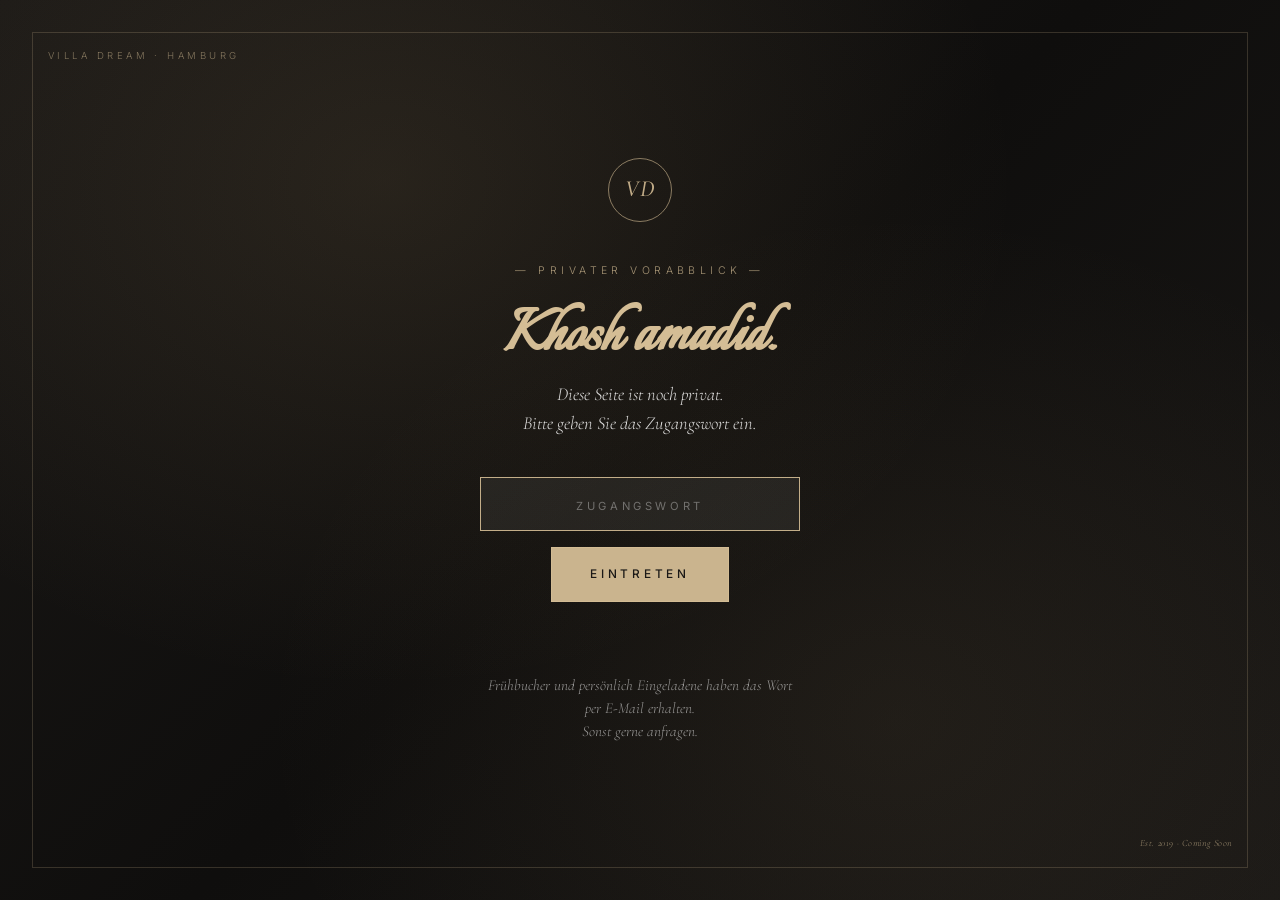
==== commit fb0dfc09: "Passwort-Gate · Seite ist während Coming-Soon-Phase nicht öffentlich Neue Datei gate.js: - Wird als " ====
--- a/index.html
+++ b/index.html
@@ -20,6 +20,7 @@
   <link href="https://fonts.googleapis.com/css2?family=Cormorant+Garamond:wght@300;400;500;600;700&family=Inter:wght@300;400;500&family=Italianno&display=swap" rel="stylesheet" />
 
   <link rel="stylesheet" href="style.css" />
+  <script src="gate.js"></script>
 </head>
 <body>
 
@@ -851,9 +852,17 @@
       </div>
     </div>
 
+    <div class="container">
+      <div class="footer-signature reveal">
+        <span class="footer-sig-line"></span>
+        <span class="footer-sig-script">Mohammad</span>
+        <span class="footer-sig-line"></span>
+      </div>
+    </div>
+
     <div class="container footer-bottom">
       <p>&copy; <span id="year"></span> Villa Dream Hamburg · Alle Rechte vorbehalten</p>
-      <p class="footer-fineprint">Mit Sorgfalt entworfen in Hamburg.</p>
+      <p class="footer-fineprint">Mit Liebe in Hamburg geschrieben.</p>
     </div>
   </footer>
 
--- a/style.css
+++ b/style.css
@@ -2111,6 +2111,34 @@
   letter-spacing: 0.02em;
   color: var(--champagne);
   opacity: 0.7;
+}
+
+/* Footer-Signatur — Mohammad als finale Geste vor dem Copyright */
+.footer-signature {
+  display: flex;
+  align-items: center;
+  justify-content: center;
+  gap: 2rem;
+  margin-bottom: 3rem;
+}
+.footer-sig-line {
+  flex: 0 0 80px;
+  height: 1px;
+  background: linear-gradient(90deg,
+    transparent 0%,
+    rgba(212, 189, 149, 0.4) 50%,
+    transparent 100%);
+}
+.footer-sig-script {
+  font-family: var(--script);
+  font-size: 2.4rem;
+  font-weight: 400;
+  color: var(--champagne-light);
+  line-height: 1;
+}
+@media (max-width: 768px) {
+  .footer-sig-line { flex: 0 0 40px; }
+  .footer-sig-script { font-size: 2rem; }
 }
 
 /* ==========================================================================
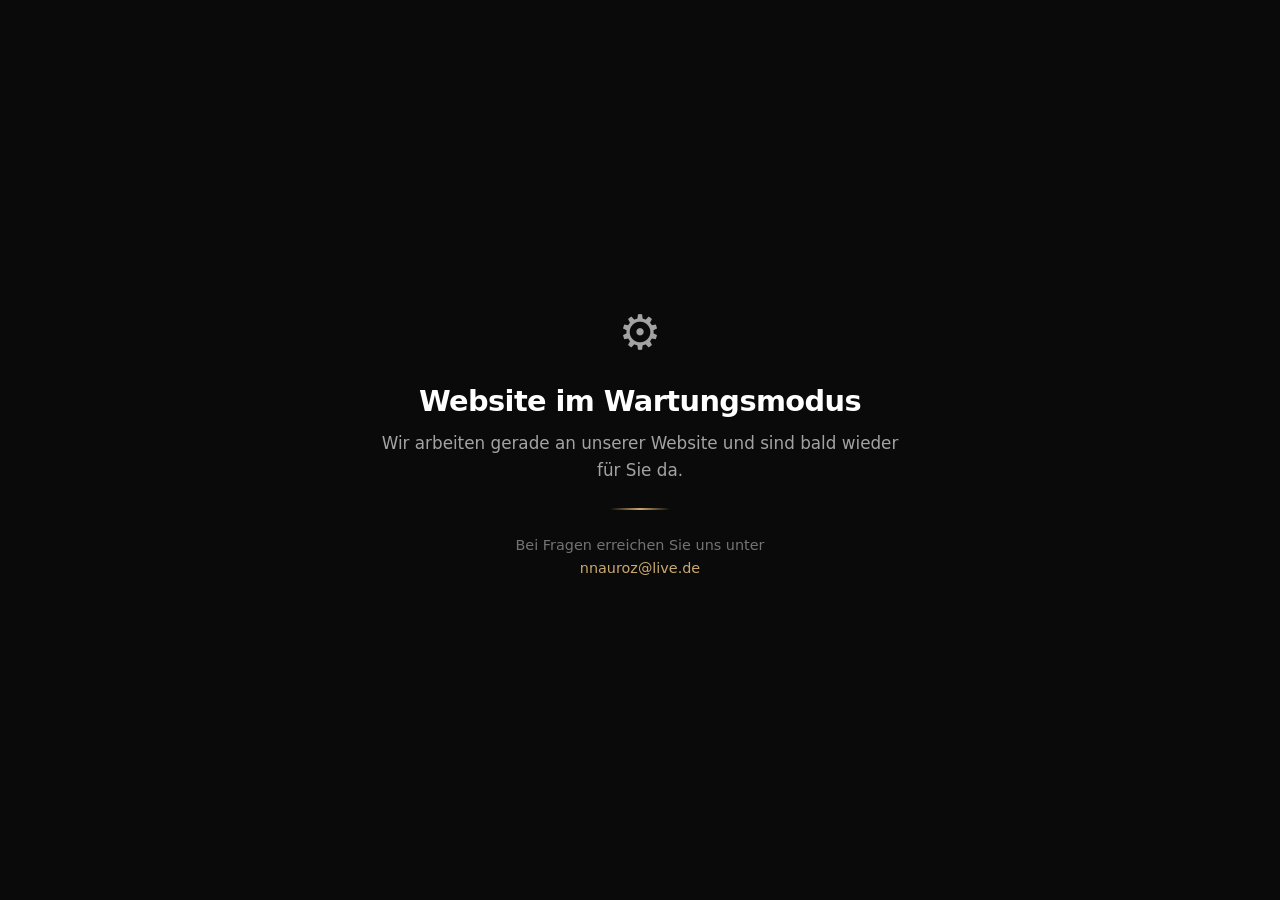
==== commit bb341e9d: "Villa Dream komplett in Wartungsmodus gesetzt Alle Seiten durch Wartungsseite ersetzt. Unterseiten l" ====
--- a/index.html
+++ b/index.html
@@ -1,871 +1,71 @@
 <!DOCTYPE html>
 <html lang="de">
 <head>
-  <meta charset="UTF-8" />
-  <meta name="viewport" content="width=device-width, initial-scale=1.0" />
-  <meta name="description" content="Villa Dream Hamburg — Exklusive Hochzeitslocation mit afghanischer Festtagsküche. Marmor, Kristallleuchter und persönlicher Service für Hochzeiten jeder Kultur und jeder Tradition." />
-  <meta name="keywords" content="Hochzeitssaal Hamburg, afghanische Hochzeit Hamburg, Hochzeitslocation Hamburg, Villa Dream, Halal Catering Hamburg, Nikah Hamburg, multikulturelle Hochzeit, persische Hochzeit, türkische Hochzeit Hamburg, Eventlocation Hamburg" />
-  <meta name="author" content="Villa Dream Hamburg" />
-
-  <meta property="og:title" content="Villa Dream — Hochzeitslocation Hamburg · Afghanisch · Multikulturell" />
-  <meta property="og:description" content="Wo Träume Wirklichkeit werden. Hochzeitslocation mit afghanischer Festtagsküche im Herzen Hamburgs — für Hochzeiten jeder Kultur." />
-  <meta property="og:type" content="website" />
-  <meta property="og:locale" content="de_DE" />
-
-  <title>Villa Dream — Hochzeitslocation Hamburg</title>
-
-  <link rel="icon" type="image/svg+xml" href="favicon.svg" />
-  <link rel="preconnect" href="https://fonts.googleapis.com" />
-  <link rel="preconnect" href="https://fonts.gstatic.com" crossorigin />
-  <link href="https://fonts.googleapis.com/css2?family=Cormorant+Garamond:wght@300;400;500;600;700&family=Inter:wght@300;400;500&family=Italianno&display=swap" rel="stylesheet" />
-
-  <link rel="stylesheet" href="style.css" />
-  <script src="gate.js"></script>
+  <meta charset="UTF-8">
+  <meta name="viewport" content="width=device-width, initial-scale=1.0">
+  <meta name="robots" content="noindex, nofollow">
+  <title>Villa Dream — Wartungsmodus</title>
+  <link rel="icon" type="image/svg+xml" href="favicon.svg">
+  <style>
+    *, *::before, *::after { margin: 0; padding: 0; box-sizing: border-box; }
+    body {
+      min-height: 100vh;
+      display: flex;
+      align-items: center;
+      justify-content: center;
+      font-family: 'Segoe UI', system-ui, -apple-system, sans-serif;
+      background: #0a0a0a;
+      color: #e5e5e5;
+      text-align: center;
+      padding: 2rem;
+    }
+    .maintenance {
+      max-width: 540px;
+    }
+    .icon {
+      font-size: 3rem;
+      margin-bottom: 1.5rem;
+      opacity: 0.7;
+    }
+    h1 {
+      font-size: 1.8rem;
+      font-weight: 600;
+      margin-bottom: 0.75rem;
+      color: #fff;
+      letter-spacing: -0.02em;
+    }
+    p {
+      font-size: 1.05rem;
+      line-height: 1.6;
+      color: #a3a3a3;
+      margin-bottom: 1rem;
+    }
+    .divider {
+      width: 60px;
+      height: 2px;
+      background: linear-gradient(90deg, transparent, #c9a96e, transparent);
+      margin: 1.5rem auto;
+    }
+    .contact {
+      font-size: 0.9rem;
+      color: #737373;
+    }
+    .contact a {
+      color: #c9a96e;
+      text-decoration: none;
+    }
+    .contact a:hover {
+      text-decoration: underline;
+    }
+  </style>
 </head>
 <body>
-
-  <!-- ============ ANNOUNCE-BAR — Coming Soon ============ -->
-  <div class="announce-bar" role="status" aria-label="Eröffnungs-Hinweis">
-    <div class="announce-inner">
-      <span class="announce-mark">✦</span>
-      <span>Coming Soon · Eröffnung Frühjahr 2026</span>
-      <span class="announce-mark">✦</span>
-      <span class="announce-cta"><a href="kontakt.html">Frühbucher-Anfrage →</a></span>
-    </div>
+  <div class="maintenance">
+    <div class="icon">&#9881;</div>
+    <h1>Website im Wartungsmodus</h1>
+    <p>Wir arbeiten gerade an unserer Website und sind bald wieder f&uuml;r Sie da.</p>
+    <div class="divider"></div>
+    <p class="contact">Bei Fragen erreichen Sie uns unter<br><a href="mailto:nnauroz@live.de">nnauroz@live.de</a></p>
   </div>
-
-  <!-- ============ TOP BAR — Property switcher ============ -->
-  <div class="top-bar" role="navigation" aria-label="Villa Dream Bereiche">
-    <div class="top-bar-inner">
-      <span class="top-bar-mark">Villa Dream Hamburg</span>
-      <a href="index.html" class="top-bar-item is-active">
-        Saal
-      </a>
-      <a href="hotel.html" class="top-bar-item">Hotel</a>
-      <a href="restaurant.html" class="top-bar-item">Restaurant</a>
-    </div>
-  </div>
-
-  <!-- ============ HEADER ============ -->
-  <header class="site-header" id="siteHeader">
-    <div class="header-inner">
-      <a href="#top" class="brand" aria-label="Villa Dream — Startseite">
-        <span class="brand-monogram" aria-hidden="true">
-          <svg viewBox="0 0 60 60" fill="none">
-            <circle cx="30" cy="30" r="28" stroke="currentColor" stroke-width="0.8" />
-            <text x="30" y="38" text-anchor="middle" font-family="Cormorant Garamond, serif" font-size="22" font-weight="500" fill="currentColor" font-style="italic">VD</text>
-          </svg>
-        </span>
-        <span class="brand-text">
-          <span class="brand-name">Villa Dream</span>
-          <span class="brand-sub">Hamburg · Est. 2019</span>
-        </span>
-      </a>
-
-      <nav class="nav" id="primaryNav" aria-label="Hauptnavigation">
-        <a href="#anlaesse">Anlässe</a>
-        <a href="#saal">Der Saal</a>
-        <a href="#kulinarik">Kulinarik</a>
-        <a href="#leistungen">Pakete</a>
-        <a href="#galerie">Galerie</a>
-        <a href="kontakt.html" class="nav-cta">Frühbucher</a>
-      </nav>
-
-      <button class="nav-toggle" id="navToggle" aria-label="Menü öffnen" aria-expanded="false" aria-controls="primaryNav">
-        <span></span><span></span><span></span>
-      </button>
-    </div>
-  </header>
-
-  <!-- ============ HERO ============ -->
-  <section class="hero" id="top">
-    <video class="hero-video" autoplay muted loop playsinline preload="auto"
-           poster="images/saal-2.jpg" aria-hidden="true"
-           webkit-playsinline x5-playsinline disablepictureinpicture
-           x-webkit-airplay="deny" controlsList="nodownload nofullscreen">
-      <source src="images/hero.mp4" type="video/mp4" />
-    </video>
-    <div class="hero-image" aria-hidden="true"></div>
-    <div class="hero-veil" aria-hidden="true"></div>
-
-    <div class="hero-frame" aria-hidden="true"></div>
-
-    <div class="hero-side" aria-hidden="true">
-      <span>Hochzeitslocation · Hamburg</span>
-    </div>
-
-    <div class="hero-content">
-      <p class="hero-greeting" aria-label="Willkommensgruß">
-        <span class="dari" dir="rtl" lang="fa">خوش آمدید</span>
-        <span class="dari-dot">·</span>
-        <span class="dari-trans">Khosh amadid</span>
-        <span class="dari-dot">·</span>
-        <span class="dari-trans">Willkommen</span>
-      </p>
-      <h1 class="hero-title">
-        <span class="hero-script">Villa Dream</span>
-        <span class="hero-serif">Wo Träume Wirklichkeit werden.</span>
-      </h1>
-      <p class="hero-eyebrow hero-eyebrow--small">— Coming Soon · Frühjahr 2026 · An der Alster</p>
-      <p class="hero-subtitle">
-        Ein Haus, von Hand gestaltet. Eine Hochzeit pro Tag.<br />
-        Afghanische Festtagsküche und ein Service für jede Kultur,<br />
-        jede Religion, jede Tradition.
-      </p>
-      <div class="hero-actions">
-        <a href="kontakt.html" class="btn btn-primary">Auf die Warteliste</a>
-        <a href="#welcome" class="btn-link">
-          <span>Mein Versprechen</span>
-          <span class="arrow">→</span>
-        </a>
-      </div>
-    </div>
-
-    <div class="hero-meta" aria-hidden="true">
-      <span>I.</span>
-      <span class="hero-meta-line"></span>
-      <span>Hamburg</span>
-    </div>
-
-    <a href="#prolog" class="hero-scroll" aria-label="Nach unten scrollen">
-      <span>Scroll</span>
-      <span class="hero-scroll-line"></span>
-    </a>
-  </section>
-
-  <!-- ============ WILLKOMMEN — Brief von Mohammad ============ -->
-  <section class="section section-welcome" id="welcome">
-    <div class="container narrow">
-      <div class="welcome-head reveal">
-        <p class="chapter-label">— Ein Brief —</p>
-        <h2 class="welcome-title">
-          <span class="welcome-script">Khosh amadid.</span>
-          <span class="welcome-serif">Treten Sie ein.</span>
-        </h2>
-      </div>
-
-      <div class="welcome-letter reveal">
-        <p>
-          <span class="dropcap">I</span>n meiner Heimat haben wir ein Sprichwort:
-          <em>Mehman aziz ast</em> — der Gast ist heilig. Bei uns zu Hause
-          wurde ein Gast nie nur bewirtet. Er wurde empfangen, als bringe er
-          das Licht selbst mit ins Haus.
-        </p>
-        <p>
-          Diese eine Idee habe ich nach Hamburg mitgebracht. Und um sie herum
-          baue ich seit Monaten ein Haus. Mit eigenen Händen — vom ersten
-          Marmorblock bis zur letzten Kerze. Jede Lampe, jede Tür, jedes Glas
-          Wasser hat einen Platz, einen Grund, einen Gedanken hinter sich.
-        </p>
-        <p>
-          Bei mir ist Ihre Hochzeit kein Event. Sie ist ein Versprechen, das
-          ich einlöse. <em>Eine Hochzeit pro Tag.</em> Eine Familie pro Tag.
-          Eine Aufmerksamkeit, die nichts und niemanden teilt.
-        </p>
-        <p>
-          Im Frühjahr 2026 öffne ich die Türen. Wer bis dahin auf der
-          Warteliste steht, bekommt seinen Termin vor allen anderen — und
-          ein Gespräch bei einem Glas Tee, an dem wir Ihren Tag in Ruhe
-          aufzeichnen, wie eine kleine Architektur.
-        </p>
-        <p class="welcome-signoff">
-          <span class="welcome-bisbald">Bis bald —</span>
-          <span class="welcome-name">Mohammad</span>
-        </p>
-      </div>
-    </div>
-  </section>
-
-  <div class="ornament" aria-hidden="true">
-    <span class="ornament-line"></span>
-    <span class="ornament-mark">✦</span>
-    <span class="ornament-line"></span>
-  </div>
-
-  <!-- ============ STATS ============ -->
-  <section class="stats-strip">
-    <div class="container">
-      <div class="stats-grid">
-        <div class="stat reveal">
-          <span class="stat-number">400<span class="stat-unit">m²</span></span>
-          <span class="stat-label">Saalfläche</span>
-        </div>
-        <div class="stat reveal">
-          <span class="stat-number">250</span>
-          <span class="stat-label">Gäste · Galadinner</span>
-        </div>
-        <div class="stat reveal">
-          <span class="stat-number">1</span>
-          <span class="stat-label">Hochzeit pro Tag</span>
-        </div>
-        <div class="stat reveal">
-          <span class="stat-number">12+</span>
-          <span class="stat-label">Stunden Ihre Bühne</span>
-        </div>
-      </div>
-    </div>
-  </section>
-
-  <!-- ============ ANLÄSSE — Wofür wir öffnen ============ -->
-  <section class="section section-occasions" id="anlaesse">
-    <div class="container">
-      <div class="section-head center reveal">
-        <p class="chapter-label">— Wofür wir öffnen —</p>
-        <h2 class="display">Jeder Anlass.<br /><em>Eine Adresse.</em></h2>
-        <p class="lead">
-          Hochzeiten sind unser Herzstück. Aber auch jeder andere Tag,
-          den Sie in Erinnerung behalten möchten, hat bei uns sein Zuhause.
-        </p>
-      </div>
-
-      <ul class="occasions-list reveal">
-        <li>Hochzeiten</li>
-        <li>Verlobungen</li>
-        <li>Henna &amp; Mehndi-Abende</li>
-        <li>Standesamt &amp; Nikah</li>
-        <li>Geburtstage</li>
-        <li>Abibälle &amp; Schulfeiern</li>
-        <li>Firmenfeiern</li>
-        <li>Familienfeste</li>
-        <li>Galaveranstaltungen</li>
-        <li>Tauffeste &amp; Kommunionen</li>
-      </ul>
-    </div>
-  </section>
-
-  <!-- ============ KAPITEL I — DER SAAL ============ -->
-  <section class="chapter chapter--right" id="saal">
-    <div class="chapter-inner">
-      <figure class="chapter-image reveal">
-        <div class="chapter-photo chapter-photo--1"></div>
-        <figcaption>I. Der Saal · 400 m² Marmor &amp; Kristall</figcaption>
-      </figure>
-
-      <div class="chapter-text reveal">
-        <p class="chapter-num">I.</p>
-        <p class="chapter-label">Der Saal</p>
-        <h2 class="display">Eine Bühne aus<br /><em>Marmor</em> und Licht.</h2>
-        <p>
-          Sie kommen herein. Die Tür schließt sich. Der Lärm der Stadt bleibt
-          draußen. Was Sie hören, ist ein Raum, der atmet.
-        </p>
-        <p>
-          Hohe weiße Wände in feinen Kassetten. Boden aus poliertem Carrara-Marmor.
-          Zwei Kristall-Lüster, geerbt von einem Hamburger Auktionshaus. Warmes
-          Licht aus den Wänden, nie von oben. Klassisch in der Form, präzise in
-          jedem Detail.
-        </p>
-        <ul class="check-list">
-          <li>400 m² Hauptsaal mit Tageslicht</li>
-          <li>Bis 250 Gäste im Galadinner-Setup</li>
-          <li>Dimmbare Kristall-Lüster &amp; Cove-Lighting</li>
-          <li>Klimatisiert · barrierefrei</li>
-        </ul>
-        <a href="kontakt.html" class="btn-link">
-          <span>Besichtigung vereinbaren</span>
-          <span class="arrow">→</span>
-        </a>
-      </div>
-    </div>
-  </section>
-
-  <!-- ============ KAPITEL II — DIE TAFEL ============ -->
-  <section class="chapter chapter--left">
-    <div class="chapter-inner">
-      <figure class="chapter-image reveal">
-        <div class="chapter-photo chapter-photo--2"></div>
-        <figcaption>II. Die Tafel · Galadinner für bis zu 250</figcaption>
-      </figure>
-
-      <div class="chapter-text reveal">
-        <p class="chapter-num">II.</p>
-        <p class="chapter-label">Die Tafel</p>
-        <h2 class="display">Wo aus Gästen<br /><em>Familie</em> wird.</h2>
-        <p>
-          Lange Tafeln oder runde Tische, Galadinner oder Buffet — der Saal
-          lässt sich für jede Form der Bewirtung kleiden. Das Service-Team
-          bleibt im Hintergrund, der Abend gehört Ihren Gästen.
-        </p>
-        <p>
-          Aus unserer Küche kommt afghanische Festtagsspeise — Kabuli Pulao,
-          Mantu, Bolani, Chapli Kabab — sorgfältig zubereitet, halal-konform.
-          Auf Wunsch auch internationale Menüs.
-        </p>
-        <ul class="check-list">
-          <li>Afghanische Festtagsküche · 100 % halal</li>
-          <li>Persisch, türkisch, arabisch, indisch oder europäisch auf Anfrage</li>
-          <li>4-Gang-Menü oder reichhaltiges Buffet</li>
-          <li>Service-Schlüssel 1 : 12 · Tee &amp; Kaffee bis zum letzten Gast</li>
-        </ul>
-        <a href="#kulinarik" class="btn-link">
-          <span>Mehr zur Kulinarik</span>
-          <span class="arrow">→</span>
-        </a>
-      </div>
-    </div>
-  </section>
-
-  <!-- ============ KAPITEL III — DIE TRAUUNG ============ -->
-  <section class="chapter chapter--right">
-    <div class="chapter-inner">
-      <figure class="chapter-image reveal">
-        <div class="chapter-photo chapter-photo--3"></div>
-        <figcaption>III. Die Trauung · Freie Zeremonie im Saal</figcaption>
-      </figure>
-
-      <div class="chapter-text reveal">
-        <p class="chapter-num">III.</p>
-        <p class="chapter-label">Die Trauung</p>
-        <h2 class="display">Der Augenblick,<br />um den sich alles dreht.</h2>
-        <p>
-          Standesamtliche oder freie Trauung — direkt im Saal, am Ende des
-          Marmorgangs, unter dem großen Kristall-Lüster. Anschließend
-          fließend in Sektempfang und Dinner, ohne Locationwechsel,
-          ohne Wartezeit, ohne Unterbrechung.
-        </p>
-        <ul class="check-list">
-          <li>Anerkannter Trauort des Standesamts Hamburg</li>
-          <li>Freie Trauung mit eigenem Redner möglich</li>
-          <li>Bridal Suite mit Tageslicht</li>
-          <li>Übergangslos · Trauung → Empfang → Dinner</li>
-        </ul>
-        <a href="kontakt.html" class="btn-link">
-          <span>Termin anfragen</span>
-          <span class="arrow">→</span>
-        </a>
-      </div>
-    </div>
-  </section>
-
-  <!-- ============ KULINARIK ============ -->
-  <section class="section section-cuisine" id="kulinarik">
-    <div class="container">
-      <div class="section-head center reveal">
-        <p class="chapter-label">— Kulinarik —</p>
-        <h2 class="display">Afghanische Festtagsküche.<br /><em>Internationale Eleganz.</em></h2>
-        <p class="lead">
-          Unser Küchenteam kocht traditionell afghanisch — und beherrscht
-          internationale Festtagsmenüs ebenso souverän. Jedes Gericht halal,
-          jeder Gast bedacht.
-        </p>
-      </div>
-
-      <div class="cuisine-grid">
-        <article class="cuisine-card reveal">
-          <p class="cuisine-num">— I —</p>
-          <h3>Afghanisches Festmenü</h3>
-          <p class="cuisine-tag">Hindukusch · halal</p>
-          <ul>
-            <li>Kabuli Pulao mit Lamm &amp; Karotten</li>
-            <li>Mantu in Joghurt-Sauce</li>
-            <li>Bolani vom Blech</li>
-            <li>Chapli Kabab · Aushak · Qabili</li>
-            <li>Sheer Yakh · Firni · Baklava</li>
-          </ul>
-        </article>
-
-        <article class="cuisine-card cuisine-card--center reveal">
-          <p class="cuisine-num">— II —</p>
-          <h3>Internationale Menüs</h3>
-          <p class="cuisine-tag">Auf Wunsch · individuell</p>
-          <ul>
-            <li>Persisch · Chelo Kabab, Tahdig, Fesenjan</li>
-            <li>Türkisch · Mezze, Lahmacun, Künefe</li>
-            <li>Arabisch · Mansaf, Maqluba, Kunafa</li>
-            <li>Indisch · Biryani, Curry, Naan</li>
-            <li>Europäisch · 4-Gang-Galadinner klassisch</li>
-          </ul>
-        </article>
-
-        <article class="cuisine-card reveal">
-          <p class="cuisine-num">— III —</p>
-          <h3>Bar &amp; Service</h3>
-          <p class="cuisine-tag">Diskret · präzise</p>
-          <ul>
-            <li>Alkoholfreie Cocktail-Bar Standard</li>
-            <li>Alkohol-Service auf Wunsch organisierbar</li>
-            <li>Tee-Service afghanischer Tradition</li>
-            <li>Vegetarisch, vegan, allergiegerecht</li>
-            <li>Mitternachts-Imbiss inklusive</li>
-          </ul>
-        </article>
-      </div>
-
-      <p class="cuisine-note center reveal">
-        <em>„Egal aus welchem Land Sie kommen — bei uns finden Sie Ihren Platz, Ihre Sprache und Ihre Speisen am Tisch."</em>
-      </p>
-    </div>
-  </section>
-
-  <!-- ============ NOTIZBUCH — Intimer Moment ============ -->
-  <section class="section section-notebook">
-    <div class="container narrow">
-      <div class="notebook-card reveal">
-        <p class="notebook-prelude">— Aus dem Notizbuch —</p>
-        <blockquote class="notebook-entry">
-          <p>
-            <span class="quote-mark">„</span>Letzten August war eine Braut aus
-            Kabul bei mir, der Bräutigam aus Bremen. Ihre Mutter hat geweint,
-            als sie den Reis gerochen hat —
-            <em>dieselbe Würze wie bei ihr daheim,</em> fünftausend Kilometer
-            entfernt. Sie hat nichts gesagt. Sie hat nur ihre Tochter
-            angesehen, dann mich, dann die Tochter.
-          </p>
-          <p>
-            Für diese eine Sekunde mache ich das alles.<span class="quote-mark">"</span>
-          </p>
-          <footer>— M.</footer>
-        </blockquote>
-      </div>
-    </div>
-  </section>
-
-  <div class="ornament" aria-hidden="true">
-    <span class="ornament-line"></span>
-    <span class="ornament-mark">✦</span>
-    <span class="ornament-line"></span>
-  </div>
-
-  <!-- ============ FEATURES ============ -->
-  <section class="section section-features">
-    <div class="container">
-      <div class="section-head center reveal">
-        <p class="chapter-label">— Was uns ausmacht —</p>
-        <h2 class="display">Fünf Versprechen.</h2>
-      </div>
-
-      <div class="features-grid features-grid--five">
-        <article class="feature reveal">
-          <span class="feature-num">01</span>
-          <h3>Exklusivität</h3>
-          <p>Eine Veranstaltung pro Tag. Das ganze Haus, das ganze Team, der ganze Tag — gehört Ihnen.</p>
-        </article>
-
-        <article class="feature reveal">
-          <span class="feature-num">02</span>
-          <h3>Afghanische Küche</h3>
-          <p>Halal, hausgemacht, herzlich. International auf Wunsch — bis zur Mitternachts-Suppe.</p>
-        </article>
-
-        <article class="feature reveal">
-          <span class="feature-num">03</span>
-          <h3>Persönlicher Planer</h3>
-          <p>Ein fester Ansprechpartner von der ersten Anfrage bis zum letzten Tanz.</p>
-        </article>
-
-        <article class="feature reveal">
-          <span class="feature-num">04</span>
-          <h3>Alles unter einem Dach</h3>
-          <p>Trauung, Empfang, Dinner, Tanz, Hotel — kein Locationwechsel, kein Stress.</p>
-        </article>
-
-        <article class="feature reveal">
-          <span class="feature-num">05</span>
-          <h3>Großer Parkplatz</h3>
-          <p>Direkt am Haus. Platz für alle Gäste — auch für 200+ Wagen, ohne Suche, ohne Umweg.</p>
-        </article>
-      </div>
-    </div>
-  </section>
-
-  <!-- ============ LEISTUNGEN / PAKETE ============ -->
-  <section class="section section-services" id="leistungen">
-    <div class="container">
-      <div class="section-head center reveal">
-        <p class="chapter-label">— Pakete —</p>
-        <h2 class="display">Drei Wege zur Traumhochzeit.</h2>
-        <p class="lead">
-          Als Ausgangspunkt — alles ist individuell verhandelbar.
-          Auf Wunsch erstellen wir Ihnen ein vollständig maßgeschneidertes Angebot.
-        </p>
-      </div>
-
-      <div class="services-grid">
-        <article class="service-card reveal">
-          <p class="service-num">— I —</p>
-          <h3>Essential</h3>
-          <p class="service-tag">Die Location pur</p>
-          <ul>
-            <li>Exklusive Saalmiete · 12 Std.</li>
-            <li>Bestuhlung &amp; Tische</li>
-            <li>Basis-Beleuchtung &amp; Reinigung</li>
-            <li>Brautzimmer mit Tageslicht</li>
-          </ul>
-          <a href="kontakt.html" class="btn-link"><span>Anfragen</span><span class="arrow">→</span></a>
-        </article>
-
-        <article class="service-card service-card--highlight reveal">
-          <span class="badge">Empfohlen</span>
-          <p class="service-num">— II —</p>
-          <h3>Signature</h3>
-          <p class="service-tag">Das Rundum-Paket</p>
-          <ul>
-            <li>Alles aus „Essential"</li>
-            <li>4-Gang-Menü &amp; Getränkeservice</li>
-            <li>Florale Tischdekoration</li>
-            <li>Persönlicher Eventmanager</li>
-            <li>Hochzeitstorte vom Patissier</li>
-          </ul>
-          <a href="kontakt.html" class="btn-link btn-link--inverse"><span>Anfragen</span><span class="arrow">→</span></a>
-        </article>
-
-        <article class="service-card reveal">
-          <p class="service-num">— III —</p>
-          <h3>Couture</h3>
-          <p class="service-tag">Ohne Kompromisse</p>
-          <ul>
-            <li>Alles aus „Signature"</li>
-            <li>DJ, Live-Band &amp; Showacts</li>
-            <li>Fotograf &amp; Videograf</li>
-            <li>Komplette Hochzeitsplanung</li>
-            <li>Bridal Suite mit Übernachtung</li>
-          </ul>
-          <a href="kontakt.html" class="btn-link"><span>Anfragen</span><span class="arrow">→</span></a>
-        </article>
-      </div>
-    </div>
-  </section>
-
-  <!-- ============ GALERIE ============ -->
-  <section class="section section-gallery" id="galerie">
-    <div class="container">
-      <div class="section-head center reveal">
-        <p class="chapter-label">— Galerie —</p>
-        <h2 class="display">Einblicke.</h2>
-      </div>
-
-      <div class="editorial-gallery">
-        <figure class="ed-item ed-item--1 reveal">
-          <div class="ed-photo"></div>
-          <figcaption>
-            <span>01</span>
-            <span>Galadinner-Setup</span>
-          </figcaption>
-        </figure>
-        <figure class="ed-item ed-item--2 reveal">
-          <div class="ed-photo"></div>
-          <figcaption>
-            <span>02</span>
-            <span>Saal &amp; Stage</span>
-          </figcaption>
-        </figure>
-        <figure class="ed-item ed-item--3 reveal">
-          <div class="ed-photo"></div>
-          <figcaption>
-            <span>03</span>
-            <span>Marmorgang</span>
-          </figcaption>
-        </figure>
-      </div>
-    </div>
-  </section>
-
-  <!-- ============ STIMMEN ============ -->
-  <section class="section section-quote" id="stimmen">
-    <div class="container">
-      <div class="section-head center reveal">
-        <p class="chapter-label">— Stimmen —</p>
-        <h2 class="display">Was unsere Paare sagen.</h2>
-      </div>
-
-      <div class="testimonials-grid">
-        <blockquote class="testimonial reveal">
-          <p>
-            Unsere afghanisch-persische Hochzeit war ein Traum. Mohammad
-            und sein Team haben jede Tradition mit Respekt umgesetzt — vom
-            Nikah über das Kabuli Pulao bis zum letzten Tanz. Unsere Eltern
-            hatten Tränen in den Augen.
-          </p>
-          <footer>
-            <span class="testimonial-name">Yalda &amp; Omid</span>
-            <span class="testimonial-meta">August 2025 · 220 Gäste</span>
-          </footer>
-        </blockquote>
-
-        <blockquote class="testimonial reveal">
-          <p>
-            Wir sind deutsch-türkisch und hatten viele Locations gesehen —
-            aber die Villa Dream war anders. Das Team hatte für jeden Gast
-            die richtige Sprache, das richtige Essen, das richtige Lächeln.
-            Genau das wollten wir.
-          </p>
-          <footer>
-            <span class="testimonial-name">Marie &amp; Emre</span>
-            <span class="testimonial-meta">Juni 2025 · 140 Gäste</span>
-          </footer>
-        </blockquote>
-
-        <blockquote class="testimonial reveal">
-          <p>
-            Hochwertige Küche, perfektes Timing, ein Saal, den unsere Gäste
-            immer noch nicht vergessen können. Vier Monate später bekommen
-            wir noch Komplimente — vor allem auf das Mantu. Danke für
-            diesen unvergesslichen Tag.
-          </p>
-          <footer>
-            <span class="testimonial-name">Esra &amp; Daniel</span>
-            <span class="testimonial-meta">Mai 2025 · 95 Gäste</span>
-          </footer>
-        </blockquote>
-      </div>
-    </div>
-  </section>
-
-  <!-- ============ MOHAMMAD ============ -->
-  <section class="section section-host" id="mohammad">
-    <div class="container split split--reverse">
-      <div class="split-content reveal">
-        <p class="chapter-label">— Der Gastgeber —</p>
-        <h2 class="display">Mohammad.</h2>
-
-        <p class="host-pull">
-          „Ich baue dieses Haus für die Sekunde, in der eine Mutter
-          ihre Tochter ansieht und nicht weiß, was sie sagen soll."
-        </p>
-
-        <p>
-          Geboren in Kabul. Aufgewachsen in einem Haus, in dem die Küche
-          nie leer war und der Tee nie kalt wurde. Mit siebzehn nach Hamburg
-          gekommen — mit einem Koffer und der Selbstverständlichkeit, dass
-          ein Gast das Wertvollste ist, was ein Haus haben kann.
-        </p>
-
-        <p>
-          Zwanzig Jahre in Hamburger Hotelküchen. Vom Pikkolo bis zur
-          Bankettleitung. Dann der Punkt, an dem klar war: wenn ich
-          Hochzeiten ausrichte, dann nicht für Schichtpläne. Dann für
-          Erinnerungen.
-        </p>
-
-        <p>
-          Die Villa Dream ist mein Versprechen an diese Stadt. Und an jedes
-          Paar, das mir seinen wichtigsten Tag anvertraut.
-        </p>
-
-        <p class="signature">Mohammad</p>
-      </div>
-      <div class="split-media reveal">
-        <div class="host-frame">
-          <div class="host-photo"></div>
-          <div class="host-frame-inner"></div>
-        </div>
-      </div>
-    </div>
-  </section>
-
-  <!-- ============ FAQ ============ -->
-  <section class="section section-faq" id="faq">
-    <div class="container">
-      <div class="section-head center reveal">
-        <p class="chapter-label">— Häufige Fragen —</p>
-        <h2 class="display">Gut zu wissen.</h2>
-      </div>
-
-      <div class="faq-list">
-        <details class="faq-item reveal">
-          <summary>
-            <span class="faq-num">01</span>
-            <span class="faq-q">Wie viele Gäste passen in die Villa Dream?</span>
-            <span class="faq-toggle" aria-hidden="true"></span>
-          </summary>
-          <div class="faq-body">
-            <p>Im Galadinner-Setup begrüßen wir bis zu 250 Gäste. Auch kleinere Hochzeiten ab 50 Personen wirken im Saal besonders intim — wir passen Bestuhlung und Beleuchtung individuell an.</p>
-          </div>
-        </details>
-
-        <details class="faq-item reveal">
-          <summary>
-            <span class="faq-num">02</span>
-            <span class="faq-q">Können wir nach unserer Kultur oder Religion heiraten?</span>
-            <span class="faq-toggle" aria-hidden="true"></span>
-          </summary>
-          <div class="faq-body">
-            <p>Ja, sehr gerne. Wir richten regelmäßig muslimische Nikah-Zeremonien aus, ebenso christliche, freie und nach hinduistischer, persischer, jüdischer oder anderer Tradition gestaltete Hochzeiten. Halal-Catering ist bei uns Standard, koscher auf Anfrage. Sprechen Sie uns auf alle weiteren Wünsche an — wir kennen viele Traditionen aus eigener Erfahrung.</p>
-          </div>
-        </details>
-
-        <details class="faq-item reveal">
-          <summary>
-            <span class="faq-num">03</span>
-            <span class="faq-q">Bieten Sie afghanische Küche an? Und andere?</span>
-            <span class="faq-toggle" aria-hidden="true"></span>
-          </summary>
-          <div class="faq-body">
-            <p>Unsere Küche ist auf afghanische Festtagsspeisen spezialisiert — Kabuli Pulao, Mantu, Bolani, Chapli Kabab, Aushak. Genauso routiniert kochen wir persisch, türkisch, arabisch, indisch oder klassisch europäisch. Alles halal, vegetarisch und vegan möglich, allergiegerecht.</p>
-          </div>
-        </details>
-
-        <details class="faq-item reveal">
-          <summary>
-            <span class="faq-num">04</span>
-            <span class="faq-q">Kann man bei Ihnen standesamtlich oder frei trauen?</span>
-            <span class="faq-toggle" aria-hidden="true"></span>
-          </summary>
-          <div class="faq-body">
-            <p>Ja. Wir sind als Trauort beim Hamburger Standesamt registriert. Freie Trauungen — auch Nikah — finden direkt im Saal am Ende des Marmorgangs statt, übergangslos zum anschließenden Empfang.</p>
-          </div>
-        </details>
-
-        <details class="faq-item reveal">
-          <summary>
-            <span class="faq-num">05</span>
-            <span class="faq-q">Bis wann muss man buchen?</span>
-            <span class="faq-toggle" aria-hidden="true"></span>
-          </summary>
-          <div class="faq-body">
-            <p>Beliebte Termine in der Saison Mai – September sind oft 12 – 18 Monate im Voraus vergeben. Wir empfehlen, frühzeitig anzufragen — kurzfristige Termine außerhalb der Hauptsaison sind aber regelmäßig verfügbar.</p>
-          </div>
-        </details>
-
-        <details class="faq-item reveal">
-          <summary>
-            <span class="faq-num">06</span>
-            <span class="faq-q">Gibt es Übernachtungsmöglichkeiten?</span>
-            <span class="faq-toggle" aria-hidden="true"></span>
-          </summary>
-          <div class="faq-body">
-            <p>Direkt im Haus haben wir die Bridal Suite mit Blick auf die Alster. Für Ihre Gäste arbeiten wir mit drei Partnerhotels in 5 – 10 Minuten Entfernung — mit Sonderkonditionen für Hochzeitsgesellschaften.</p>
-          </div>
-        </details>
-
-        <details class="faq-item reveal">
-          <summary>
-            <span class="faq-num">07</span>
-            <span class="faq-q">Wie läuft eine Besichtigung ab?</span>
-            <span class="faq-toggle" aria-hidden="true"></span>
-          </summary>
-          <div class="faq-body">
-            <p>Eine Privatbesichtigung dauert ca. 60 Minuten. Sie sehen Saal, Bridal Suite und Außenbereich, wir sprechen über Ihre Vision, zeigen Beispiel-Setups und besprechen Budget — unverbindlich, bei einem Glas Tee oder Champagner.</p>
-          </div>
-        </details>
-      </div>
-    </div>
-  </section>
-
-  <!-- ============ AUCH IM HAUS — Cross to Hotel & Restaurant ============ -->
-  <section class="section section-extras">
-    <div class="container">
-      <div class="section-head center reveal">
-        <p class="chapter-label">— Auch im Haus —</p>
-        <h2 class="display">Mehr von <em>Villa Dream</em>.</h2>
-        <p class="lead">
-          Im selben Haus wie unser Hochzeitssaal — von Mohammad geführt,
-          aus derselben Küche, mit derselben Sorgfalt.
-        </p>
-      </div>
-
-      <div class="extras-grid">
-        <a href="hotel.html" class="extra-card reveal">
-          <div class="extra-image extra-image--hotel" aria-hidden="true"></div>
-          <div class="extra-content">
-            <p class="extra-label">Property Nº 02</p>
-            <h3>Villa Dream <em>Hotel</em></h3>
-            <p>Boutique-Suiten und die hauseigene Bridal Suite — wo Ihre Gäste übernachten und Sie den Morgen danach beginnen.</p>
-            <span class="extra-arrow">Hotel ansehen →</span>
-          </div>
-        </a>
-
-        <a href="restaurant.html" class="extra-card reveal">
-          <div class="extra-image extra-image--restaurant" aria-hidden="true"></div>
-          <div class="extra-content">
-            <p class="extra-label">Property Nº 03</p>
-            <h3>Villa Dream <em>Restaurant</em></h3>
-            <p>Afghanische Festtagsküche, jeden Abend. Aus derselben Küche, die auch Ihre Hochzeit bewirtet.</p>
-            <span class="extra-arrow">Restaurant ansehen →</span>
-          </div>
-        </a>
-      </div>
-    </div>
-  </section>
-
-  <!-- ============ CTA ============ -->
-  <section class="section-cta">
-    <div class="cta-image" aria-hidden="true"></div>
-    <div class="cta-veil" aria-hidden="true"></div>
-    <div class="container narrow center reveal">
-      <p class="chapter-label chapter-label--light">— Werden wir Gastgeber —</p>
-      <h2 class="display display--light">
-        <span class="hero-script">Erzählen Sie uns</span>
-        <span>von Ihrem Tag.</span>
-      </h2>
-      <p class="lead lead--light">
-        Wir nehmen uns Zeit für Sie — bei einem persönlichen Gespräch
-        direkt vor Ort. Champagner inklusive.
-      </p>
-      <div class="cta-actions">
-        <a href="kontakt.html" class="btn btn-primary btn-primary--light">Privatbesichtigung anfragen</a>
-        <a href="tel:+494041364780" class="btn-link btn-link--light">
-          <span>+49 40 41 36 47 80</span>
-          <span class="arrow">→</span>
-        </a>
-      </div>
-    </div>
-  </section>
-
-  <!-- ============ FOOTER ============ -->
-  <footer class="site-footer">
-    <div class="container footer-grid">
-      <div class="footer-brand">
-        <span class="brand-monogram brand-monogram--footer" aria-hidden="true">
-          <svg viewBox="0 0 60 60" fill="none">
-            <circle cx="30" cy="30" r="28" stroke="currentColor" stroke-width="0.8" />
-            <text x="30" y="38" text-anchor="middle" font-family="Cormorant Garamond, serif" font-size="22" font-weight="500" fill="currentColor" font-style="italic">VD</text>
-          </svg>
-        </span>
-        <span class="brand-name">Villa Dream</span>
-        <span class="brand-sub">Hamburg · Est. 2019</span>
-        <p class="footer-text">
-          Eine Hochzeit pro Tag.<br />
-          Eine Erinnerung für ein Leben.
-        </p>
-      </div>
-
-      <div>
-        <h4>Kontakt</h4>
-        <p class="footer-text">
-          An der Alster 47<br />
-          22087 Hamburg<br /><br />
-          <a href="tel:+494041364780">+49 40 41 36 47 80</a><br />
-          <a href="mailto:hallo@villa-dream-hamburg.de">hallo@villa-dream-hamburg.de</a>
-        </p>
-      </div>
-
-      <div>
-        <h4>Erkunden</h4>
-        <ul class="footer-nav">
-          <li><a href="#saal">Der Saal</a></li>
-          <li><a href="#kulinarik">Kulinarik</a></li>
-          <li><a href="#leistungen">Leistungen</a></li>
-          <li><a href="#galerie">Galerie</a></li>
-          <li><a href="#mohammad">Gastgeber</a></li>
-          <li><a href="#faq">FAQ</a></li>
-          <li><a href="kontakt.html">Anfrage</a></li>
-        </ul>
-      </div>
-
-      <div>
-        <h4>Rechtliches</h4>
-        <ul class="footer-nav">
-          <li><a href="impressum.html">Impressum</a></li>
-          <li><a href="datenschutz.html">Datenschutz</a></li>
-        </ul>
-      </div>
-    </div>
-
-    <div class="container">
-      <div class="footer-signature reveal">
-        <span class="footer-sig-line"></span>
-        <span class="footer-sig-script">Mohammad</span>
-        <span class="footer-sig-line"></span>
-      </div>
-    </div>
-
-    <div class="container footer-bottom">
-      <p>&copy; <span id="year"></span> Villa Dream Hamburg · Alle Rechte vorbehalten</p>
-      <p class="footer-fineprint">Mit Liebe in Hamburg geschrieben.</p>
-    </div>
-  </footer>
-
-  <script src="script.js"></script>
 </body>
 </html>
